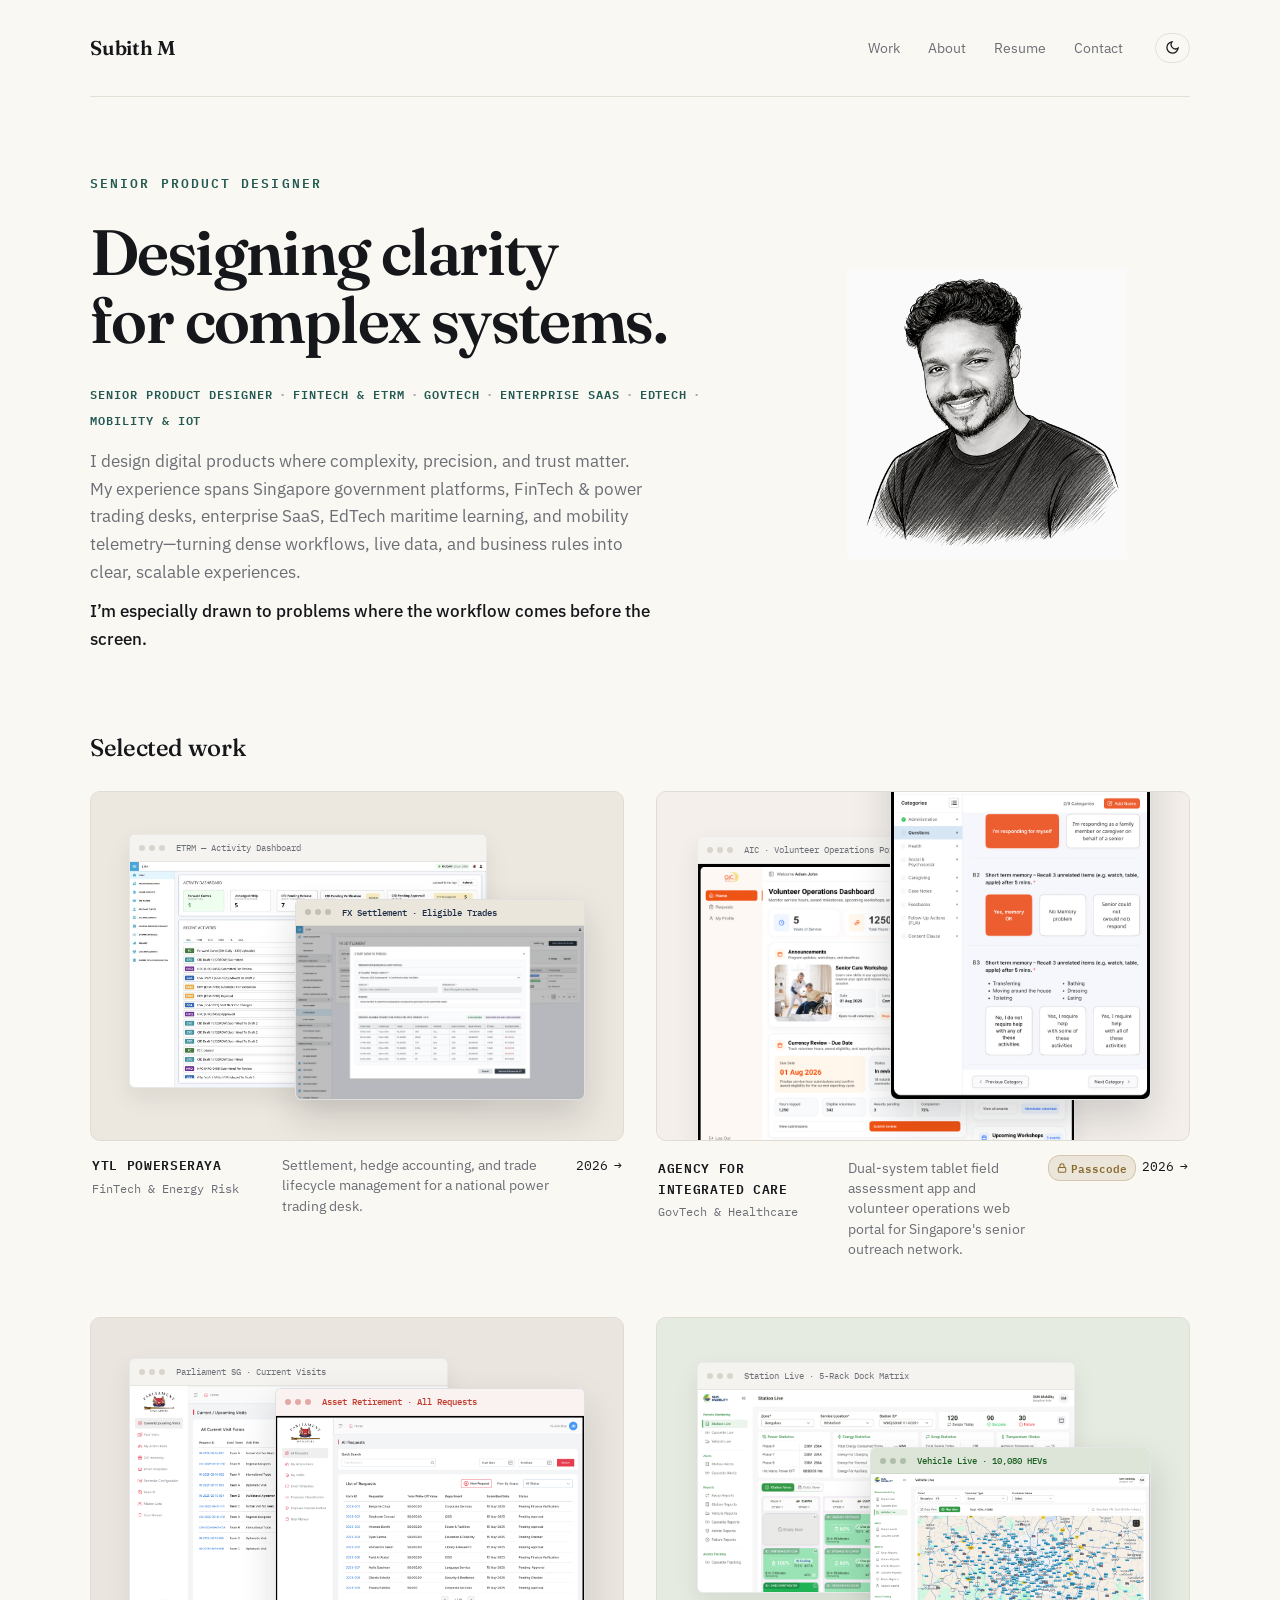
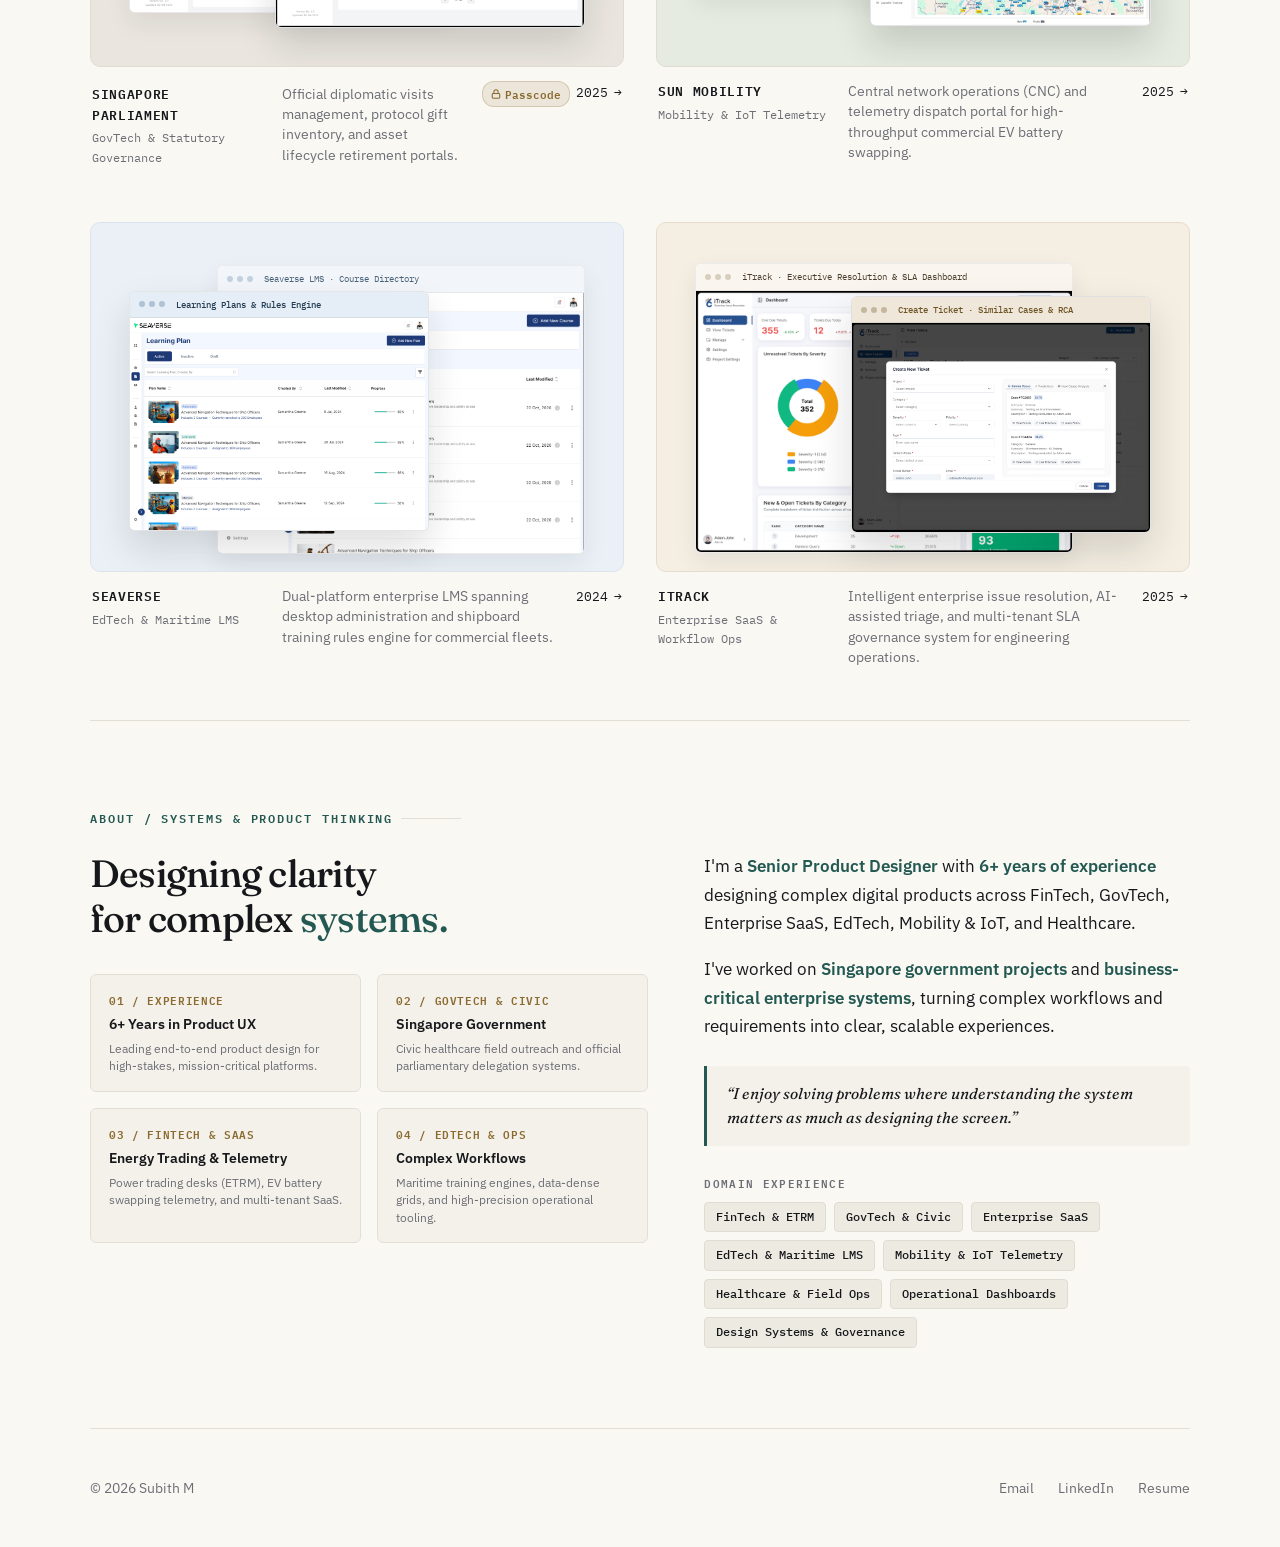
==== index.html @ a03f0cd5 "Initial portfolio commit" ====
<!DOCTYPE html>
<html lang="en">
<head>
<meta charset="UTF-8">
<meta name="viewport" content="width=device-width, initial-scale=1.0">
<title>Subith M — Senior Product Designer</title>
<link rel="stylesheet" href="style.css">
<script src="theme.js"></script>
</head>
<body>

<div class="wrap">
  <nav class="nav animate-fade-up">
    <div class="name">Subith M</div>
    <div class="links">
      <a href="#work">Work</a>
      <a href="#about">About</a>
      <a href="SubithCV.pdf" download="Subith_M_Resume.pdf" target="_blank">Resume</a>
      <a href="#contact">Contact</a>
      <button id="theme-toggle" class="theme-toggle-btn" aria-label="Toggle dark mode" title="Toggle dark mode">
        <svg class="sun-icon" viewBox="0 0 24 24" width="15" height="15" fill="none" stroke="currentColor" stroke-width="2"><circle cx="12" cy="12" r="5"/><path d="M12 1v2M12 21v2M4.22 4.22l1.42 1.42M18.36 18.36l1.42 1.42M1 12h2M21 12h2M4.22 19.78l1.42-1.42M18.36 5.64l1.42-1.42"/></svg>
        <svg class="moon-icon" viewBox="0 0 24 24" width="15" height="15" fill="none" stroke="currentColor" stroke-width="2"><path d="M21 12.79A9 9 0 1 1 11.21 3 7 7 0 0 0 21 12.79z"/></svg>
      </button>
    </div>
  </nav>

  <!-- Hero Section -->
  <section class="hero">
    <div class="hero-grid">
      <div class="hero-content animate-fade-up delay-1">
        <div class="hero-eyebrow">SENIOR PRODUCT DESIGNER</div>
        
        <h1 class="hero-main-title">
          <span class="hero-line">Designing clarity</span>
          <span class="hero-line">for complex <span class="highlight">systems.</span></span>
        </h1>

        <div class="hero-role-tag">
          <span>Senior Product Designer</span>
          <span class="sep">·</span>
          <span>FinTech &amp; ETRM</span>
          <span class="sep">·</span>
          <span>GovTech</span>
          <span class="sep">·</span>
          <span>Enterprise SaaS</span>
          <span class="sep">·</span>
          <span>EdTech</span>
          <span class="sep">·</span>
          <span>Mobility &amp; IoT</span>
        </div>

        <p class="hero-sub" style="margin-bottom: 12px;">
          I design digital products where complexity, precision, and trust matter. My experience spans Singapore government platforms, FinTech &amp; power trading desks, enterprise SaaS, EdTech maritime learning, and mobility telemetry—turning dense workflows, live data, and business rules into clear, scalable experiences.
        </p>
        <p class="hero-sub" style="color: var(--ink); font-weight: 500;">
          I’m especially drawn to problems where the workflow comes before the screen.
        </p>
      </div>

      <div class="hero-visual animate-fade-up delay-2">
        <div class="avatar-wrapper">
          <img src="images/subith-portrait.jpg" alt="Subith M - Senior Product Designer" class="avatar-img">
        </div>
      </div>
    </div>
  </section>

  <!-- Selected Work Section -->
  <section id="work" class="tight" style="padding-top: 10px;">
    <div class="work-header reveal">
      <h2>Selected work</h2>
    </div>

    <div class="work-grid">

      <!-- Project 1: YTL PowerSeraya ETRM (Dynamic Staggered Trading Layout) -->
      <a href="etrm-powerseraya.html" class="project-card linked reveal">
        <div class="card-canvas powerseraya-canvas">
          <div class="multi-screen-container">
            <!-- Screen 1: Primary Activity Dashboard (Top Left) -->
            <div class="powerseraya-screen-top">
              <div class="browser-header">
                <div class="browser-dots">
                  <span class="browser-dot"></span>
                  <span class="browser-dot"></span>
                  <span class="browser-dot"></span>
                </div>
                <span class="browser-title-mini">ETRM — Activity Dashboard</span>
              </div>
              <div class="browser-content">
                <img src="images/screen-1.jpeg" alt="YTL PowerSeraya ETRM Activity Dashboard">
              </div>
            </div>

            <!-- Screen 2: FX Settlement Preparation Modal (Bottom Right) -->
            <div class="powerseraya-screen-bottom">
              <div class="browser-header" style="background: #EAE6DC;">
                <div class="browser-dots">
                  <span class="browser-dot" style="background:#C4BFB2;"></span>
                  <span class="browser-dot" style="background:#C4BFB2;"></span>
                  <span class="browser-dot" style="background:#C4BFB2;"></span>
                </div>
                <span class="browser-title-mini" style="color: #1C2B45; font-weight: 500;">FX Settlement · Eligible Trades</span>
              </div>
              <div class="browser-content">
                <img src="images/screen-4.jpeg" alt="FX Settlement Preparation Modal">
              </div>
            </div>
          </div>
        </div>
        <div class="card-meta">
          <div class="card-title-group">
            <span class="card-title">YTL PowerSeraya</span>
            <span class="card-cat">FinTech &amp; Energy Risk</span>
          </div>
          <p class="card-desc">Settlement, hedge accounting, and trade lifecycle management for a national power trading desk.</p>
          <div class="card-year-arrow">
            <span>2026</span>
            <span class="card-arrow">→</span>
          </div>
        </div>
      </a>

      <!-- Project 2: AIC Senior Engagement & Volunteer Portals (Dual Web + Tablet Multi-Screen) -->
      <a href="aic-portal.html" class="project-card linked reveal">
        <div class="card-canvas" style="background: #F4EFEB;">
          <div class="multi-screen-container">
            <!-- Screen 1: Web Management Dashboard (Back Layer) -->
            <div class="screen-layer-back" style="width: 78%; left: 16px; top: 20px;">
              <div class="browser-header">
                <div class="browser-dots">
                  <span class="browser-dot"></span>
                  <span class="browser-dot"></span>
                  <span class="browser-dot"></span>
                </div>
                <span class="browser-title-mini">AIC · Volunteer Operations Portal</span>
              </div>
              <div class="browser-content">
                <img src="images/aic-web-dashboard.png" alt="AIC Volunteer Web Operations Dashboard">
              </div>
            </div>

            <!-- Screen 2: Tablet Field Assessment App (Front Layer) -->
            <div class="tablet-screen-front" style="width: 54%; right: 14px; bottom: 16px;">
              <div class="tablet-header-mini" style="background: #FAF6F2;">
                <span style="color: #E05638; font-weight: 600;">Tablet · Field Assessment</span>
                <span>14:24 📶</span>
              </div>
              <div class="browser-content">
                <img src="images/aic-assessment-questions.png" alt="AIC Senior Engagement Tablet Assessment">
              </div>
            </div>
          </div>
        </div>
        <div class="card-meta">
          <div class="card-title-group">
            <span class="card-title">Agency for Integrated Care</span>
            <span class="card-cat">GovTech &amp; Healthcare</span>
          </div>
          <p class="card-desc">Dual-system tablet field assessment app and volunteer operations web portal for Singapore's senior outreach network.</p>
          <div class="card-year-arrow">
            <span class="card-lock-badge"><svg width="10" height="10" viewBox="0 0 24 24" fill="none" stroke="currentColor" stroke-width="2.5"><rect x="3" y="11" width="18" height="11" rx="2" ry="2"></rect><path d="M7 11V7a5 5 0 0 1 10 0v4"></path></svg> Passcode</span>
            <span>2026</span>
            <span class="card-arrow">→</span>
          </div>
        </div>
      </a>

      <!-- Project 3: Singapore Parliament (Official Travel & Asset Portals - Dual-Portal Layout) -->
      <a href="parliament.html" class="project-card linked reveal">
        <div class="card-canvas parliament-canvas">
          <div class="multi-screen-container">
            <!-- Screen 1: Diplomatic Travel Operations (Left Layer) -->
            <div class="parliament-screen-left">
              <div class="browser-header">
                <div class="browser-dots">
                  <span class="browser-dot"></span>
                  <span class="browser-dot"></span>
                  <span class="browser-dot"></span>
                </div>
                <span class="browser-title-mini">Parliament SG · Current Visits</span>
              </div>
              <div class="browser-content">
                <img src="images/parliament-current-visits.png" alt="Singapore Parliament Current Visits Ledger">
              </div>
            </div>

            <!-- Screen 2: Asset Retirement Write-Off Portal (Right Layer) -->
            <div class="parliament-screen-right">
              <div class="browser-header" style="background: #FAF2F0;">
                <div class="browser-dots">
                  <span class="browser-dot" style="background:#E2A9A3;"></span>
                  <span class="browser-dot" style="background:#E2A9A3;"></span>
                  <span class="browser-dot" style="background:#E2A9A3;"></span>
                </div>
                <span class="browser-title-mini" style="color: #C0392B; font-weight: 500;">Asset Retirement · All Requests</span>
              </div>
              <div class="browser-content">
                <img src="images/parliament-asset-requests.png" alt="Parliament Asset Retirement All Requests Screen">
              </div>
            </div>
          </div>
        </div>
        <div class="card-meta">
          <div class="card-title-group">
            <span class="card-title">Singapore Parliament</span>
            <span class="card-cat">GovTech &amp; Statutory Governance</span>
          </div>
          <p class="card-desc">Official diplomatic visits management, protocol gift inventory, and asset lifecycle retirement portals.</p>
          <div class="card-year-arrow">
            <span class="card-lock-badge"><svg width="10" height="10" viewBox="0 0 24 24" fill="none" stroke="currentColor" stroke-width="2.5"><rect x="3" y="11" width="18" height="11" rx="2" ry="2"></rect><path d="M7 11V7a5 5 0 0 1 10 0v4"></path></svg> Passcode</span>
            <span>2025</span>
            <span class="card-arrow">→</span>
          </div>
        </div>
      </a>

      <!-- Project 4: Sun Mobility CNC Portal (Layered Telemetry Showcase) -->
      <a href="sun-mobility.html" class="project-card linked reveal">
        <div class="card-canvas" style="background: #E5EBE0;">
          <div class="multi-screen-container">
            <!-- Screen 1: Station Live Dock Matrix (Back Layer) -->
            <div class="screen-layer-back" style="width: 78%; left: 16px; top: 20px;">
              <div class="browser-header">
                <div class="browser-dots">
                  <span class="browser-dot"></span>
                  <span class="browser-dot"></span>
                  <span class="browser-dot"></span>
                </div>
                <span class="browser-title-mini">Station Live · 5-Rack Dock Matrix</span>
              </div>
              <div class="browser-content">
                <img src="images/sun-mobility-station-live.png" alt="Sun Mobility Station Live Dock Matrix">
              </div>
            </div>

            <!-- Screen 2: Vehicle Live Geospatial Fleet Map (Front Layer) -->
            <div class="screen-layer-front" style="width: 58%; right: 14px; bottom: 16px;">
              <div class="browser-header" style="background: #DCE5D8;">
                <div class="browser-dots">
                  <span class="browser-dot" style="background:#B0BEAC;"></span>
                  <span class="browser-dot" style="background:#B0BEAC;"></span>
                  <span class="browser-dot" style="background:#B0BEAC;"></span>
                </div>
                <span class="browser-title-mini" style="color: #1B5E20; font-weight: 500;">Vehicle Live · 10,080 HEVs</span>
              </div>
              <div class="browser-content">
                <img src="images/sun-mobility-vehicle-live.png" alt="Sun Mobility Vehicle Live Fleet Map">
              </div>
            </div>
          </div>
        </div>
        <div class="card-meta">
          <div class="card-title-group">
            <span class="card-title">Sun Mobility</span>
            <span class="card-cat">Mobility &amp; IoT Telemetry</span>
          </div>
          <p class="card-desc">Central network operations (CNC) and telemetry dispatch portal for high-throughput commercial EV battery swapping.</p>
          <div class="card-year-arrow">
            <span>2025</span>
            <span class="card-arrow">→</span>
          </div>
        </div>
      </a>

      <!-- Project 5: Seaverse Maritime LMS (Dual Desktop Inverted Stagger Showcase) -->
      <a href="seaverse.html" class="project-card linked reveal">
        <div class="card-canvas seaverse-canvas">
          <div class="multi-screen-container">
            <!-- Screen 1: Course Catalog (Top Right Desktop) -->
            <div class="seaverse-screen-topright">
              <div class="browser-header seaverse-header">
                <div class="browser-dots">
                  <span class="browser-dot"></span>
                  <span class="browser-dot"></span>
                  <span class="browser-dot"></span>
                </div>
                <span class="browser-title-mini" style="color: #4A6278;">Seaverse LMS · Course Directory</span>
              </div>
              <div class="browser-content">
                <img src="images/seaverse-admin-courses.png" alt="Seaverse LMS Course Catalog">
              </div>
            </div>

            <!-- Screen 2: Learning Plan Matrix (Bottom Left Desktop) -->
            <div class="seaverse-screen-bottomleft">
              <div class="browser-header seaverse-header-front">
                <div class="browser-dots">
                  <span class="browser-dot"></span>
                  <span class="browser-dot"></span>
                  <span class="browser-dot"></span>
                </div>
                <span class="browser-title-mini" style="color: #233B52; font-weight: 500;">Learning Plans &amp; Rules Engine</span>
              </div>
              <div class="browser-content">
                <img src="images/seaverse-learning-plan-list.png" alt="Seaverse Learning Plan Configuration Matrix">
              </div>
            </div>
          </div>
        </div>
        <div class="card-meta">
          <div class="card-title-group">
            <span class="card-title">Seaverse</span>
            <span class="card-cat">EdTech &amp; Maritime LMS</span>
          </div>
          <p class="card-desc">Dual-platform enterprise LMS spanning desktop administration and shipboard training rules engine for commercial fleets.</p>
          <div class="card-year-arrow">
            <span>2024</span>
            <span class="card-arrow">→</span>
          </div>
        </div>
      </a>

      <!-- Project 6: iTrack (Intelligent Issue Resolution & SLA Governance) -->
      <a href="itrack.html" class="project-card linked reveal">
        <div class="card-canvas itrack-canvas">
          <div class="multi-screen-container">
            <!-- Screen 1: Executive Analytics & SLA Dashboard (Top Left) -->
            <div class="itrack-screen-back">
              <div class="browser-header itrack-header">
                <div class="browser-dots">
                  <span class="browser-dot"></span>
                  <span class="browser-dot"></span>
                  <span class="browser-dot"></span>
                </div>
                <span class="browser-title-mini" style="color: #4A3E2D;">iTrack · Executive Resolution &amp; SLA Dashboard</span>
              </div>
              <div class="browser-content">
                <img src="images/itrack-dashboard.png" alt="iTrack Executive Resolution &amp; SLA Dashboard">
              </div>
            </div>

            <!-- Screen 2: AI Triage & Similar Cases Modal (Bottom Right) -->
            <div class="itrack-screen-front">
              <div class="browser-header itrack-header-front">
                <div class="browser-dots">
                  <span class="browser-dot"></span>
                  <span class="browser-dot"></span>
                  <span class="browser-dot"></span>
                </div>
                <span class="browser-title-mini" style="color: #6E5424; font-weight: 500;">Create Ticket · Similar Cases &amp; RCA</span>
              </div>
              <div class="browser-content">
                <img src="images/itrack-modal-create.png" alt="iTrack AI-Assisted Issue Ingestion and Similar Cases Modal">
              </div>
            </div>
          </div>
        </div>
        <div class="card-meta">
          <div class="card-title-group">
            <span class="card-title">iTrack</span>
            <span class="card-cat">Enterprise SaaS &amp; Workflow Ops</span>
          </div>
          <p class="card-desc">Intelligent enterprise issue resolution, AI-assisted triage, and multi-tenant SLA governance system for engineering operations.</p>
          <div class="card-year-arrow">
            <span>2025</span>
            <span class="card-arrow">→</span>
          </div>
        </div>
      </a>

    </div>
  </section>

  <!-- About Me Section -->
  <section id="about" class="about-section reveal">
    <div class="about-eyebrow">ABOUT / SYSTEMS &amp; PRODUCT THINKING</div>
    
    <div class="about-grid">
      <!-- Left Column: Headline & Scannable Systems Matrix -->
      <div class="about-left">
        <h2 class="about-headline">
          Designing clarity <br>
          for complex <span class="highlight">systems.</span>
        </h2>

        <div class="about-pillars">
          <div class="about-pillar-card">
            <span class="pillar-num">01 / EXPERIENCE</span>
            <div class="pillar-title">6+ Years in Product UX</div>
            <p class="pillar-desc">Leading end-to-end product design for high-stakes, mission-critical platforms.</p>
          </div>

          <div class="about-pillar-card">
            <span class="pillar-num">02 / GOVTECH &amp; CIVIC</span>
            <div class="pillar-title">Singapore Government</div>
            <p class="pillar-desc">Civic healthcare field outreach and official parliamentary delegation systems.</p>
          </div>

          <div class="about-pillar-card">
            <span class="pillar-num">03 / FINTECH &amp; SAAS</span>
            <div class="pillar-title">Energy Trading &amp; Telemetry</div>
            <p class="pillar-desc">Power trading desks (ETRM), EV battery swapping telemetry, and multi-tenant SaaS.</p>
          </div>

          <div class="about-pillar-card">
            <span class="pillar-num">04 / EDTECH &amp; OPS</span>
            <div class="pillar-title">Complex Workflows</div>
            <p class="pillar-desc">Maritime training engines, data-dense grids, and high-precision operational tooling.</p>
          </div>
        </div>
      </div>

      <!-- Right Column: Editorial Narrative & Domain Taxonomy -->
      <div class="about-content">
        <p class="about-lead">
          I'm a <strong>Senior Product Designer</strong> with <strong>6+ years of experience</strong> designing complex digital products across FinTech, GovTech, Enterprise SaaS, EdTech, Mobility &amp; IoT, and Healthcare.
        </p>
        
        <p class="about-lead">
          I've worked on <strong>Singapore government projects</strong> and <strong>business-critical enterprise systems</strong>, turning complex workflows and requirements into clear, scalable experiences.
        </p>

        <div class="about-quote-card">
          “I enjoy solving problems where understanding the system matters as much as designing the screen.”
        </div>

        <div class="about-domains-wrap">
          <span class="about-domains-label">Domain Experience</span>
          <div class="about-domain-tags">
            <span class="about-tag">FinTech &amp; ETRM</span>
            <span class="about-tag">GovTech &amp; Civic</span>
            <span class="about-tag">Enterprise SaaS</span>
            <span class="about-tag">EdTech &amp; Maritime LMS</span>
            <span class="about-tag">Mobility &amp; IoT Telemetry</span>
            <span class="about-tag">Healthcare &amp; Field Ops</span>
            <span class="about-tag">Operational Dashboards</span>
            <span class="about-tag">Design Systems &amp; Governance</span>
          </div>
        </div>
      </div>
    </div>
  </section>

  <footer id="contact" class="reveal">
    <div class="row">
      <div>© 2026 Subith M</div>
      <div style="display:flex;gap:24px;">
        <a href="mailto:text2subith@gmail.com">Email</a>
        <a href="https://www.linkedin.com/in/subith-prabhakar-20b82a1b3" target="_blank" rel="noopener noreferrer">LinkedIn</a>
        <a href="SubithCV.pdf" download="Subith_M_Resume.pdf" target="_blank">Resume</a>
      </div>
    </div>
  </footer>
</div>

<script src="cursor.js"></script>
<script>
  // Reset protected project locks whenever visitor returns to homepage
  try {
    sessionStorage.removeItem('portfolio_session_unlocked_aic');
    sessionStorage.removeItem('portfolio_session_unlocked_parliament');
    localStorage.removeItem('portfolio_auth_aic');
    localStorage.removeItem('portfolio_auth_parliament');
    localStorage.removeItem('portfolio_auth_global');
    localStorage.removeItem('portfolio_auth_000026');
  } catch(e) {}

  // Subtle scroll-driven reveal animation
  document.addEventListener('DOMContentLoaded', () => {
    const reveals = document.querySelectorAll('.reveal');
    
    if ('IntersectionObserver' in window) {
      const observer = new IntersectionObserver((entries) => {
        entries.forEach((entry) => {
          if (entry.isIntersecting) {
            entry.target.classList.add('is-visible');
            observer.unobserve(entry.target);
          }
        });
      }, {
        threshold: 0.1,
        rootMargin: '0px 0px -40px 0px'
      });

      reveals.forEach((el) => observer.observe(el));
    } else {
      reveals.forEach((el) => el.classList.add('is-visible'));
    }
  });
</script>

</body>
</html>
---- style.css ----
@import url('https://fonts.googleapis.com/css2?family=Fraunces:ital,opsz,wght@0,9..144,400;0,9..144,500;0,9..144,600;0,9..144,700;1,9..144,500&family=IBM+Plex+Sans:ital,wght@0,400;0,500;0,600;1,400&family=IBM+Plex+Mono:wght@400;500;600&display=swap');

:root{
  --paper: #FAF8F3;
  --card-bg: #EBEAE6;
  --card-border: #DFDCD4;
  --ink: #15171B;
  --muted: #6C6E76;
  --line: #E2DFD5;
  --navy: #1C2B45;
  --navy-tint: #EDF0F4;
  --teal-accent: #235952;
  --teal-tint: #E8F1EF;
  --orange-accent: #E05638;
  --orange-tint: #FBECE8;
  --crimson: #C0392B;
  --crimson-tint: #FDEDEC;
  --brass: #8A6A2F;
  --brass-tint: #F3EDE0;
  --max: 760px;
  --wide: 1180px;
  --radius-lg: 10px;
  --radius-md: 6px;
  --radius-sm: 4px;
}

[data-theme="dark"] {
  --paper: #0E1117;
  --card-bg: #161A22;
  --card-border: #252B37;
  --ink: #F0F4F8;
  --muted: #8E96A4;
  --line: #222632;
  --navy: #D4DEED;
  --navy-tint: #1C2333;
  --teal-accent: #3DD9A5;
  --teal-tint: #122822;
  --orange-accent: #FF7B54;
  --orange-tint: #2D1A15;
  --crimson: #FA5252;
  --crimson-tint: #2B1818;
  --brass: #E5B869;
  --brass-tint: #282215;
}

*{
  box-sizing: border-box;
}

html{
  scroll-behavior: smooth;
}

body{
  margin: 0;
  background: var(--paper);
  color: var(--ink);
  font-family: 'IBM Plex Sans', -apple-system, BlinkMacSystemFont, sans-serif;
  font-size: 16px;
  line-height: 1.6;
  -webkit-font-smoothing: antialiased;
  -moz-osx-font-smoothing: grayscale;
}

a{
  color: inherit;
  text-decoration: none;
}

.wrap{
  max-width: var(--wide);
  margin: 0 auto;
  padding: 0 40px;
}

.prose{
  max-width: var(--max);
}

/* =========================================
   Interactive Paper Airplane Cursor & Trail
   ========================================= */

#airplane-cursor {
  position: fixed;
  top: 0;
  left: 0;
  width: 26px;
  height: 26px;
  pointer-events: none;
  z-index: 9999999 !important;
  transform: translate(-50%, -50%);
  transition: transform 0.05s linear, opacity 0.3s ease;
  will-change: transform, left, top;
}

#airplane-cursor svg {
  width: 100%;
  height: 100%;
  display: block;
  fill: var(--ink);
  filter: drop-shadow(0 2px 4px rgba(21, 23, 27, 0.18));
  transition: transform 0.15s cubic-bezier(0.16, 1, 0.3, 1), fill 0.2s ease;
}

#airplane-cursor.is-hovering svg {
  transform: scale(1.25) rotate(-5deg);
  fill: var(--teal-accent);
}

.cursor-trail-dot {
  position: fixed;
  width: 4px;
  height: 4px;
  background: var(--teal-accent);
  border-radius: 50%;
  pointer-events: none;
  z-index: 9999998 !important;
  opacity: 0.65;
  transform: translate(-50%, -50%);
  animation: fadeOutParticle 0.45s ease-out forwards;
}

@keyframes fadeOutParticle {
  0% {
    opacity: 0.65;
    transform: translate(-50%, -50%) scale(1);
  }
  100% {
    opacity: 0;
    transform: translate(-50%, -50%) scale(0.2);
  }
}

@media (hover: hover) and (pointer: fine) {
  body, a, button, input, textarea, select, [role="button"] {
    cursor: none !important;
  }
}

@media (hover: none) and (pointer: coarse) {
  #airplane-cursor, .cursor-trail-dot {
    display: none !important;
  }
}

/* =========================================
   Reading Progress Bar (Case Studies)
   ========================================= */

#progress-bar {
  position: fixed;
  top: 0;
  left: 0;
  height: 3px;
  width: 0%;
  background: linear-gradient(90deg, var(--teal-accent), var(--crimson), var(--brass));
  z-index: 1000;
  transition: width 0.1s ease-out;
}

/* =========================================
   Animations & Keyframes
   ========================================= */

@keyframes fadeUp {
  0% {
    opacity: 0;
    transform: translateY(22px);
  }
  100% {
    opacity: 1;
    transform: translateY(0);
  }
}

@keyframes floatAvatar {
  0%, 100% {
    transform: translateY(0);
  }
  50% {
    transform: translateY(-8px);
  }
}

@keyframes floatSubtle {
  0%, 100% {
    transform: translateY(0);
  }
  50% {
    transform: translateY(-7px);
  }
}

@keyframes floatSubtleReverse {
  0%, 100% {
    transform: translateY(0);
  }
  50% {
    transform: translateY(6px);
  }
}

.animate-fade-up {
  opacity: 0;
  animation: fadeUp 0.7s cubic-bezier(0.16, 1, 0.3, 1) forwards;
}

.delay-1 { animation-delay: 0.08s; }
.delay-2 { animation-delay: 0.18s; }
.delay-3 { animation-delay: 0.28s; }
.delay-4 { animation-delay: 0.38s; }

/* Scroll reveal class */
.reveal {
  opacity: 0;
  transform: translateY(22px);
  transition: opacity 0.7s cubic-bezier(0.16, 1, 0.3, 1), transform 0.7s cubic-bezier(0.16, 1, 0.3, 1);
  will-change: opacity, transform;
}

.reveal.is-visible {
  opacity: 1;
  transform: translateY(0);
}

/* Staggered children in grid */
.reveal-group > * {
  opacity: 0;
  transform: translateY(18px);
  transition: opacity 0.6s cubic-bezier(0.16, 1, 0.3, 1), transform 0.6s cubic-bezier(0.16, 1, 0.3, 1);
}

.reveal-group.is-visible > *:nth-child(1) { transition-delay: 0.05s; opacity: 1; transform: translateY(0); }
.reveal-group.is-visible > *:nth-child(2) { transition-delay: 0.15s; opacity: 1; transform: translateY(0); }
.reveal-group.is-visible > *:nth-child(3) { transition-delay: 0.25s; opacity: 1; transform: translateY(0); }
.reveal-group.is-visible > *:nth-child(4) { transition-delay: 0.35s; opacity: 1; transform: translateY(0); }
.reveal-group.is-visible > *:nth-child(5) { transition-delay: 0.45s; opacity: 1; transform: translateY(0); }
.reveal-group.is-visible > *:nth-child(6) { transition-delay: 0.55s; opacity: 1; transform: translateY(0); }

/* =========================================
   Navigation
   ========================================= */

.nav{
  display: flex;
  justify-content: space-between;
  align-items: center;
  padding: 32px 0;
  border-bottom: 1px solid var(--line);
}

.nav .name{
  font-family: 'Fraunces', serif;
  font-size: 20px;
  font-weight: 600;
  letter-spacing: -0.01em;
  transition: opacity 0.2s ease, transform 0.2s ease;
}

.nav .name:hover{
  opacity: 0.75;
  transform: translateX(2px);
}

.nav .links{
  display: flex;
  gap: 28px;
  font-size: 14px;
  color: var(--muted);
}

.nav .links a{
  position: relative;
  transition: color 0.2s ease;
  padding: 4px 0;
}

.nav .links a::after {
  content: '';
  position: absolute;
  bottom: 0;
  left: 0;
  width: 0%;
  height: 1px;
  background-color: var(--ink);
  transition: width 0.25s cubic-bezier(0.16, 1, 0.3, 1);
}

.nav .links a:hover{
  color: var(--ink);
}

.nav .links a:hover::after {
  width: 100%;
}

.theme-toggle-btn {
  background: transparent;
  border: 1px solid var(--line);
  border-radius: 20px;
  padding: 5px 9px;
  cursor: pointer;
  display: inline-flex;
  align-items: center;
  justify-content: center;
  color: var(--ink);
  transition: background-color 0.2s ease, border-color 0.2s ease, color 0.2s ease, transform 0.2s ease;
  font-family: inherit;
  font-size: 13px;
  line-height: 1;
  margin-left: 4px;
}

.theme-toggle-btn:hover {
  background-color: var(--card-bg);
  border-color: var(--card-border);
  transform: translateY(-1px);
}

.theme-toggle-btn svg {
  display: block;
  stroke: currentColor;
}

.theme-toggle-btn .sun-icon {
  display: none;
}

.theme-toggle-btn .moon-icon {
  display: block;
}

[data-theme="dark"] .theme-toggle-btn .sun-icon {
  display: block;
}

[data-theme="dark"] .theme-toggle-btn .moon-icon {
  display: none;
}

/* =========================================
   Headings & Base Text
   ========================================= */

h1,h2,h3{
  font-family: 'Fraunces', serif;
  font-weight: 500;
  margin: 0;
  letter-spacing: -0.015em;
  color: var(--ink);
}

h1{
  font-size: 44px;
  line-height: 1.15;
}

h2{
  font-size: 26px;
  line-height: 1.3;
}

h3{
  font-size: 20px;
  line-height: 1.35;
}

p{
  margin: 0 0 1em;
}

p:last-child{
  margin-bottom: 0;
}

.meta{
  font-family: 'IBM Plex Mono', monospace;
  font-size: 13px;
  color: var(--muted);
  display: flex;
  gap: 10px;
  flex-wrap: wrap;
  align-items: center;
}

.meta .dot{
  opacity: 0.45;
}

.muted{
  color: var(--muted);
}

hr{
  border: none;
  border-top: 1px solid var(--line);
  margin: 0;
}

/* =========================================
   Section Spacing
   ========================================= */

section{
  padding: 72px 0;
}

section.tight{
  padding: 40px 0;
}

.border-top{
  border-top: 1px solid var(--line);
}

.border-bottom{
  border-bottom: 1px solid var(--line);
}

/* =========================================
   Hero Section
   ========================================= */

.hero{
  padding: 76px 0 68px;
}

.hero-grid {
  display: grid;
  grid-template-columns: 1.35fr 0.85fr;
  gap: 48px;
  align-items: center;
}

.hero-content {
  display: flex;
  flex-direction: column;
}

.hero-eyebrow {
  font-family: 'IBM Plex Mono', monospace;
  font-size: 13px;
  font-weight: 600;
  letter-spacing: 0.16em;
  color: var(--teal-accent);
  text-transform: uppercase;
  margin-bottom: 24px;
}

.hero-main-title {
  font-family: 'Fraunces', serif;
  font-size: 64px;
  font-weight: 600;
  line-height: 1.06;
  letter-spacing: -0.025em;
  margin: 0 0 32px 0;
  color: var(--ink);
}

.hero-line {
  display: block;
}

.hero-line.highlight {
  color: var(--teal-accent);
  position: relative;
  display: inline-block;
}

.hero-role-tag {
  font-family: 'IBM Plex Mono', monospace;
  font-size: 12px;
  font-weight: 600;
  letter-spacing: 0.08em;
  color: var(--teal-accent);
  text-transform: uppercase;
  margin-bottom: 18px;
  display: flex;
  align-items: center;
  gap: 6px;
  flex-wrap: wrap;
}

.hero-role-tag .sep {
  color: var(--muted);
  opacity: 0.6;
}

.hero-sub {
  font-size: 16.5px;
  line-height: 1.68;
  color: var(--muted);
  max-width: 560px;
  margin: 0;
}

/* Hero Right Avatar Visual (Seamless Background Integration) */
.hero-visual {
  display: flex;
  justify-content: center;
  align-items: center;
  position: relative;
}

.avatar-wrapper {
  position: relative;
  z-index: 2;
  animation: floatAvatar 5s ease-in-out infinite;
  display: flex;
  align-items: center;
  justify-content: center;
}

.avatar-img {
  width: 280px;
  max-width: 100%;
  height: auto;
  display: block;
  mix-blend-mode: multiply;
  background: transparent;
  filter: contrast(1.08) brightness(0.98);
  transition: transform 0.4s cubic-bezier(0.16, 1, 0.3, 1);
}

.avatar-wrapper:hover .avatar-img {
  transform: scale(1.035);
}

/* =========================================
   Selected Work (2-Column Card Grid)
   ========================================= */

.work-header {
  display: flex;
  justify-content: space-between;
  align-items: baseline;
  margin-bottom: 28px;
}

.work-header h2 {
  font-size: 24px;
}

.work-grid {
  display: grid;
  grid-template-columns: repeat(2, 1fr);
  gap: 44px 32px;
}

/* Project Card */
.project-card {
  display: flex;
  flex-direction: column;
  text-decoration: none;
  color: inherit;
  cursor: pointer;
  position: relative;
}

.project-card.disabled {
  cursor: default;
}

/* Card Canvas / Container */
.card-canvas {
  width: 100%;
  height: 350px;
  background-color: var(--card-bg);
  border: 1px solid var(--card-border);
  border-radius: var(--radius-lg);
  display: flex;
  align-items: center;
  justify-content: center;
  padding: 24px;
  overflow: hidden;
  position: relative;
  transition: transform 0.4s cubic-bezier(0.16, 1, 0.3, 1), 
              border-color 0.4s ease, 
              box-shadow 0.4s ease;
}

.project-card.linked:hover .card-canvas {
  border-color: #D0CCC2;
  box-shadow: 0 18px 40px rgba(0, 0, 0, 0.07);
  transform: translateY(-3px);
}

/* =========================================
   Multi-Screen Layered Mockups Inside Box
   ========================================= */

.multi-screen-container {
  width: 100%;
  height: 100%;
  position: relative;
  display: flex;
  align-items: center;
  justify-content: center;
}

/* Base Browser Screen */
.screen-layer-back {
  width: 76%;
  position: absolute;
  left: 20px;
  top: 24px;
  z-index: 1;
  background: #FFFFFF;
  border-radius: 6px;
  border: 1px solid rgba(0,0,0,0.08);
  box-shadow: 0 10px 24px rgba(21, 23, 27, 0.08);
  overflow: hidden;
  transition: transform 0.45s cubic-bezier(0.16, 1, 0.3, 1);
}

.screen-layer-front {
  width: 58%;
  position: absolute;
  right: 18px;
  bottom: 20px;
  z-index: 2;
  background: #FFFFFF;
  border-radius: 6px;
  border: 1px solid rgba(0,0,0,0.1);
  box-shadow: 0 18px 36px rgba(21, 23, 27, 0.16);
  overflow: hidden;
  transition: transform 0.45s cubic-bezier(0.16, 1, 0.3, 1);
}

.project-card.linked:hover .screen-layer-back {
  transform: translateY(-6px) translateX(-4px) scale(1.01);
}

.project-card.linked:hover .screen-layer-front {
  transform: translateY(-12px) translateX(6px) scale(1.03);
}

/* Layered Tablet Mockups for AIC */
.tablet-screen-back {
  width: 68%;
  position: absolute;
  left: 18px;
  top: 20px;
  z-index: 1;
  background: #FFFFFF;
  border-radius: 8px;
  border: 1px solid rgba(0,0,0,0.08);
  box-shadow: 0 10px 24px rgba(21, 23, 27, 0.08);
  overflow: hidden;
  transition: transform 0.45s cubic-bezier(0.16, 1, 0.3, 1);
}

.tablet-screen-front {
  width: 62%;
  position: absolute;
  right: 16px;
  bottom: 16px;
  z-index: 2;
  background: #FFFFFF;
  border-radius: 8px;
  border: 1px solid rgba(0,0,0,0.1);
  box-shadow: 0 18px 38px rgba(21, 23, 27, 0.16);
  overflow: hidden;
  transition: transform 0.45s cubic-bezier(0.16, 1, 0.3, 1);
}

.project-card.linked:hover .tablet-screen-back {
  transform: translateY(-6px) translateX(-4px) scale(1.01);
}

.project-card.linked:hover .tablet-screen-front {
  transform: translateY(-12px) translateX(6px) scale(1.03);
}

/* =========================================
   Custom Card Composition Layouts (Varied Styles)
   ========================================= */

/* --- Card 1: YTL PowerSeraya (Dynamic Staggered Trading Layout) --- */
.card-canvas.powerseraya-canvas {
  background: #ECE7DF;
}

.powerseraya-screen-top {
  width: 74%;
  position: absolute;
  left: 14px;
  top: 18px;
  z-index: 1;
  background: #FFFFFF;
  border-radius: 6px;
  border: 1px solid rgba(0,0,0,0.09);
  box-shadow: 0 10px 24px rgba(21, 23, 27, 0.08);
  overflow: hidden;
  transition: transform 0.45s cubic-bezier(0.16, 1, 0.3, 1);
}

.powerseraya-screen-bottom {
  width: 60%;
  position: absolute;
  right: 14px;
  bottom: 16px;
  z-index: 2;
  background: #FFFFFF;
  border-radius: 6px;
  border: 1px solid rgba(0,0,0,0.12);
  box-shadow: 0 16px 36px rgba(21, 23, 27, 0.16);
  overflow: hidden;
  transition: transform 0.45s cubic-bezier(0.16, 1, 0.3, 1);
}

.project-card.linked:hover .powerseraya-screen-top {
  transform: translateY(-8px) translateX(-4px) scale(1.015);
}

.project-card.linked:hover .powerseraya-screen-bottom {
  transform: translateY(-12px) translateX(6px) scale(1.03);
}

/* --- Card 3: Singapore Parliament (Dual-Portal Staggered Architecture) --- */
.card-canvas.parliament-canvas {
  background: #EAE6DF;
}

.parliament-screen-left {
  width: 66%;
  position: absolute;
  left: 14px;
  top: 16px;
  z-index: 1;
  background: #FFFFFF;
  border-radius: 6px;
  border: 1px solid rgba(0,0,0,0.09);
  box-shadow: 0 10px 24px rgba(21, 23, 27, 0.08);
  overflow: hidden;
  transition: transform 0.45s cubic-bezier(0.16, 1, 0.3, 1), box-shadow 0.45s ease;
}

.parliament-screen-right {
  width: 64%;
  position: absolute;
  right: 14px;
  bottom: 14px;
  z-index: 2;
  background: #FFFFFF;
  border-radius: 6px;
  border: 1px solid rgba(0,0,0,0.12);
  box-shadow: 0 16px 36px rgba(21, 23, 27, 0.15);
  overflow: hidden;
  transition: transform 0.45s cubic-bezier(0.16, 1, 0.3, 1), box-shadow 0.45s ease;
}

.project-card.linked:hover .parliament-screen-left {
  transform: translateY(-8px) translateX(-4px) scale(1.02);
  box-shadow: 0 16px 32px rgba(21, 23, 27, 0.12);
}

.project-card.linked:hover .parliament-screen-right {
  transform: translateY(-12px) translateX(6px) scale(1.03);
  box-shadow: 0 24px 48px rgba(21, 23, 27, 0.2);
}

/* --- Card 5: Seaverse (Very Light Subtle Blue Accent + Inverted Desktop Pair) --- */
.card-canvas.seaverse-canvas {
  background: #EAF0F6;
  border-color: #DAE4EE;
}

.project-card.linked:hover .card-canvas.seaverse-canvas {
  border-color: #C5D6E6;
  box-shadow: 0 18px 40px rgba(30, 60, 95, 0.07);
}

.seaverse-screen-topright {
  width: 76%;
  position: absolute;
  right: 14px;
  top: 18px;
  z-index: 1;
  background: #FFFFFF;
  border-radius: 6px;
  border: 1px solid rgba(0, 0, 0, 0.08);
  box-shadow: 0 10px 24px rgba(21, 23, 27, 0.07);
  overflow: hidden;
  transition: transform 0.45s cubic-bezier(0.16, 1, 0.3, 1);
}

.seaverse-screen-bottomleft {
  width: 62%;
  position: absolute;
  left: 14px;
  bottom: 16px;
  z-index: 2;
  background: #FFFFFF;
  border-radius: 6px;
  border: 1px solid rgba(0, 0, 0, 0.10);
  box-shadow: 0 18px 36px rgba(21, 23, 27, 0.13);
  overflow: hidden;
  transition: transform 0.45s cubic-bezier(0.16, 1, 0.3, 1);
}

.project-card.linked:hover .seaverse-screen-topright {
  transform: translateY(-8px) translateX(6px) scale(1.02);
}

.project-card.linked:hover .seaverse-screen-bottomleft {
  transform: translateY(-12px) translateX(-6px) scale(1.03);
}

.browser-header.seaverse-header {
  background: #F2F6FA;
  border-bottom: 1px solid rgba(0, 0, 0, 0.06);
}

.browser-header.seaverse-header .browser-dot {
  background: #C4D2DF;
}

.browser-header.seaverse-header-front {
  background: #E5EEF6;
  border-bottom: 1px solid rgba(0, 0, 0, 0.07);
}

.browser-header.seaverse-header-front .browser-dot {
  background: #AEC2D4;
}

/* --- Card 6: iTrack (Intelligent Issue Resolution & SLA Governance) --- */
.card-canvas.itrack-canvas {
  background: #F5EFE3;
  border-color: #E5DCCB;
}

.project-card.linked:hover .card-canvas.itrack-canvas {
  border-color: #D6CBB8;
  box-shadow: 0 18px 40px rgba(138, 106, 47, 0.08);
}

.itrack-screen-back {
  width: 78%;
  position: absolute;
  left: 14px;
  top: 16px;
  z-index: 1;
  background: #FFFFFF;
  border-radius: 6px;
  border: 1px solid rgba(0, 0, 0, 0.08);
  box-shadow: 0 10px 24px rgba(21, 23, 27, 0.07);
  overflow: hidden;
  transition: transform 0.45s cubic-bezier(0.16, 1, 0.3, 1);
}

.itrack-screen-front {
  width: 62%;
  position: absolute;
  right: 14px;
  bottom: 14px;
  z-index: 2;
  background: #FFFFFF;
  border-radius: 6px;
  border: 1px solid rgba(0, 0, 0, 0.12);
  box-shadow: 0 18px 38px rgba(21, 23, 27, 0.15);
  overflow: hidden;
  transition: transform 0.45s cubic-bezier(0.16, 1, 0.3, 1);
}

.project-card.linked:hover .itrack-screen-back {
  transform: translateY(-8px) translateX(-4px) scale(1.015);
}

.project-card.linked:hover .itrack-screen-front {
  transform: translateY(-12px) translateX(6px) scale(1.03);
}

.browser-header.itrack-header {
  background: #FAF6EF;
  border-bottom: 1px solid rgba(0, 0, 0, 0.06);
}

.browser-header.itrack-header .browser-dot {
  background: #D8CEBD;
}

.browser-header.itrack-header-front {
  background: #EFE8DA;
  border-bottom: 1px solid rgba(0, 0, 0, 0.08);
}

.browser-header.itrack-header-front .browser-dot {
  background: #C4B79E;
}

.tablet-header-mini {
  background: #FAF8F5;
  border-bottom: 1px solid #ECE7DD;
  padding: 5px 8px;
  display: flex;
  justify-content: space-between;
  align-items: center;
  font-family: 'IBM Plex Mono', monospace;
  font-size: 8px;
  color: var(--muted);
}

.browser-header {
  background: #F4F3EF;
  border-bottom: 1px solid rgba(0,0,0,0.06);
  padding: 6px 9px;
  display: flex;
  align-items: center;
  gap: 5px;
}

.browser-dots {
  display: flex;
  gap: 4px;
}

.browser-dot {
  width: 6px;
  height: 6px;
  border-radius: 50%;
  background: #D9D5CC;
}

.browser-title-mini {
  font-family: 'IBM Plex Mono', monospace;
  font-size: 8.5px;
  color: var(--muted);
  margin-left: 6px;
}

.browser-content {
  width: 100%;
  display: block;
}

.browser-content img {
  width: 100%;
  height: auto;
  display: block;
}

/* Institutional Layered Screens (Parliament) */
.gov-screens-container {
  width: 100%;
  height: 100%;
  position: relative;
  display: flex;
  align-items: center;
  justify-content: center;
}

.gov-sheet-back {
  width: 75%;
  height: 180px;
  background: #FFFFFF;
  border: 1px solid #DFDCD4;
  border-radius: 6px;
  padding: 16px;
  position: absolute;
  left: 24px;
  top: 30px;
  box-shadow: 0 8px 20px rgba(0,0,0,0.06);
  transition: transform 0.45s cubic-bezier(0.16, 1, 0.3, 1);
}

.gov-sheet-front {
  width: 65%;
  background: #FAF8F3;
  border: 1px solid #D2CEBE;
  border-radius: 6px;
  padding: 14px;
  position: absolute;
  right: 20px;
  bottom: 24px;
  box-shadow: 0 16px 32px rgba(21, 23, 27, 0.12);
  z-index: 2;
  transition: transform 0.45s cubic-bezier(0.16, 1, 0.3, 1);
}

.project-card:hover .gov-sheet-back {
  transform: translateY(-4px) translateX(-4px);
}

.project-card:hover .gov-sheet-front {
  transform: translateY(-10px) translateX(6px);
}

/* Multi-Layered Telemetry / Dark App (Sun Mobility) */
.telemetry-multi-container {
  width: 100%;
  height: 100%;
  position: relative;
  display: flex;
  align-items: center;
  justify-content: center;
}

.telemetry-main-screen {
  width: 78%;
  background: #15171B;
  border-radius: 6px;
  padding: 14px;
  color: #ECEAE5;
  position: absolute;
  left: 20px;
  top: 24px;
  box-shadow: 0 12px 28px rgba(0,0,0,0.2);
  transition: transform 0.45s cubic-bezier(0.16, 1, 0.3, 1);
}

.telemetry-front-card {
  width: 54%;
  background: #1F2228;
  border: 1px solid #323640;
  border-radius: 6px;
  padding: 12px;
  color: #ECEAE5;
  position: absolute;
  right: 18px;
  bottom: 20px;
  z-index: 2;
  box-shadow: 0 18px 36px rgba(0,0,0,0.3);
  transition: transform 0.45s cubic-bezier(0.16, 1, 0.3, 1);
}

.project-card:hover .telemetry-main-screen {
  transform: translateY(-5px);
}

.project-card:hover .telemetry-front-card {
  transform: translateY(-10px) translateX(6px);
}

.telemetry-header {
  display: flex;
  justify-content: space-between;
  align-items: center;
  font-family: 'IBM Plex Mono', monospace;
  font-size: 10px;
  color: #9E9EA5;
  border-bottom: 1px solid #282B33;
  padding-bottom: 6px;
  margin-bottom: 8px;
}

.telemetry-indicator {
  display: inline-flex;
  align-items: center;
  gap: 5px;
}

.telemetry-dot {
  width: 6px;
  height: 6px;
  border-radius: 50%;
  background: #2ECC71;
  box-shadow: 0 0 6px rgba(46, 204, 113, 0.6);
}

.telemetry-grid {
  display: grid;
  grid-template-columns: repeat(2, 1fr);
  gap: 8px;
}

.telemetry-stat {
  background: #1F2228;
  border-radius: 4px;
  padding: 6px 8px;
}

.telemetry-stat .num {
  font-family: 'Fraunces', serif;
  font-size: 17px;
  color: #FAF8F3;
}

.telemetry-stat .lbl {
  font-family: 'IBM Plex Mono', monospace;
  font-size: 9px;
  color: #8C8E96;
}

/* Card Meta Row */
.card-meta {
  display: grid;
  grid-template-columns: 170px 1fr auto;
  gap: 20px;
  align-items: baseline;
  margin-top: 14px;
  padding: 0 2px;
}

.card-title-group {
  display: flex;
  flex-direction: column;
}

.card-title {
  font-family: 'IBM Plex Mono', monospace;
  font-size: 13px;
  font-weight: 600;
  letter-spacing: 0.05em;
  text-transform: uppercase;
  color: var(--ink);
  transition: color 0.2s ease;
}

.project-card.linked:hover .card-title {
  color: var(--navy);
}

.card-cat {
  font-family: 'IBM Plex Mono', monospace;
  font-size: 12px;
  color: var(--muted);
  margin-top: 3px;
}

.card-desc {
  font-family: 'IBM Plex Sans', sans-serif;
  font-size: 13.5px;
  color: var(--muted);
  line-height: 1.5;
}

.card-year-arrow {
  font-family: 'IBM Plex Mono', monospace;
  font-size: 13px;
  color: var(--ink);
  display: flex;
  align-items: center;
  gap: 6px;
  white-space: nowrap;
}

.project-card.disabled .card-year-arrow {
  color: var(--muted);
}

.card-arrow {
  display: inline-block;
  transition: transform 0.3s cubic-bezier(0.16, 1, 0.3, 1);
}

.project-card.linked:hover .card-arrow {
  transform: translateX(4px);
}

.project-card.disabled {
  opacity: 0.7;
}

/* =========================================
   Dark Theme Component Adaptations
   ========================================= */

[data-theme="dark"] .project-card.linked:hover .card-canvas {
  border-color: #384254;
  box-shadow: 0 18px 40px rgba(0, 0, 0, 0.35);
}

[data-theme="dark"] .card-canvas.powerseraya-canvas {
  background: #181C24;
  border-color: #272E3C;
}

[data-theme="dark"] .card-canvas.parliament-canvas {
  background: #191C22;
  border-color: #282E3A;
}

[data-theme="dark"] .card-canvas.seaverse-canvas {
  background: #131A24;
  border-color: #1F2E40;
}

[data-theme="dark"] .card-canvas.itrack-canvas {
  background: #1C1914;
  border-color: #302A1F;
}

[data-theme="dark"] .card-canvas[style*="#E5EBE0"] {
  background: #131E17 !important;
  border-color: #1E3325 !important;
}

[data-theme="dark"] .card-canvas[style*="#F4EFEB"] {
  background: #1C1916 !important;
  border-color: #302A24 !important;
}

[data-theme="dark"] .browser-header {
  background: #161C26;
  border-bottom: 1px solid #232B3B;
}

[data-theme="dark"] .browser-title-mini {
  color: #8E9BAE;
}

[data-theme="dark"] .browser-dot {
  background: #374254;
}

[data-theme="dark"] .tablet-header-mini {
  background: #161C26 !important;
  border-bottom: 1px solid #232B3B !important;
  color: #8E9BAE !important;
}

[data-theme="dark"] .avatar-img {
  mix-blend-mode: normal;
  border-radius: 12px;
  filter: contrast(1.05) brightness(0.95) drop-shadow(0 14px 28px rgba(0, 0, 0, 0.5));
}

[data-theme="dark"] #airplane-cursor svg {
  fill: #F0F4F8;
  filter: drop-shadow(0 2px 6px rgba(0, 0, 0, 0.6));
}

[data-theme="dark"] #airplane-cursor.is-hovering svg {
  fill: var(--teal-accent);
}

[data-theme="dark"] .about-quote-card {
  background: #141822;
  border-color: #222836;
  color: #E1E7F0;
}

[data-theme="dark"] .about-pillar-card {
  background: #151922;
  border-color: #232836;
}

[data-theme="dark"] .about-tag {
  background: #131720;
  border-color: #262C38;
  color: #C5D1DE;
}

/* --- Case Studies Dark Theme Support --- */
[data-theme="dark"] .cs-hero-showcase {
  background: #141822 !important;
  border-color: #242B3A;
  box-shadow: 0 16px 40px rgba(0, 0, 0, 0.35);
}

[data-theme="dark"] .cs-hero-showcase:hover {
  border-color: #384358;
  box-shadow: 0 24px 56px rgba(0, 0, 0, 0.45);
}

[data-theme="dark"] .modal-aside-composition {
  background: #141822 !important;
  border-color: #242B3A;
}

[data-theme="dark"] .modal-aside-composition:hover {
  border-color: #384358;
}

[data-theme="dark"] .modal-back-screen,
[data-theme="dark"] .showcase-screen-base,
[data-theme="dark"] .screen-frame-browser {
  background: #181D28;
  border-color: #262D3D;
  box-shadow: 0 16px 36px rgba(0, 0, 0, 0.35);
}

[data-theme="dark"] .modal-floating-card,
[data-theme="dark"] .showcase-screen-float {
  background: #1A202C;
  border-color: #2B3446;
  box-shadow: 0 24px 54px rgba(0, 0, 0, 0.45);
}

[data-theme="dark"] .hero-shot {
  background: #141822 !important;
  border-color: #242B3A;
  box-shadow: 0 16px 36px rgba(0, 0, 0, 0.35);
}

[data-theme="dark"] .tablet-device-frame {
  background: #151922 !important;
  border-color: #262C38;
  box-shadow: 0 18px 40px rgba(0, 0, 0, 0.35);
}

[data-theme="dark"] .bento-card {
  background: #141822;
  border-color: #242B3A;
}

[data-theme="dark"] .bento-card-large {
  background: #171D28;
}

[data-theme="dark"] .bento-card:hover {
  border-color: #384358;
  box-shadow: 0 20px 48px rgba(0, 0, 0, 0.4);
}

[data-theme="dark"] .bento-tablet-frame {
  background: #181D28;
  border-color: #262D3D;
}

[data-theme="dark"] .pull {
  border-left-color: var(--teal-accent);
}

[data-theme="dark"] .pull p {
  color: #F0F4F8;
}

[data-theme="dark"] .decision {
  border-top-color: #222632;
  border-bottom-color: #222632;
}

[data-theme="dark"] .decision h3 {
  color: #F0F4F8;
}

[data-theme="dark"] .screen-block img,
[data-theme="dark"] .screens-grid img {
  border-color: #252B37;
  box-shadow: 0 10px 28px rgba(0, 0, 0, 0.35);
}

[data-theme="dark"] .screen-tag-pill {
  background: #1B2333;
  color: #D4DEED;
}

[data-theme="dark"] .split-tag {
  background: #2D1A15;
  color: #FF7B54;
}

[data-theme="dark"] .cs-meta-tag {
  background: rgba(255, 255, 255, 0.05);
  color: var(--muted);
  border-color: rgba(255, 255, 255, 0.1);
}

[data-theme="dark"] .principle-row:hover .principle-heading {
  color: #3DD9A5;
}

[data-theme="dark"] .gov-sheet-back,
[data-theme="dark"] .gov-sheet-front {
  background: #161A22;
  border-color: #262C38;
}

[data-theme="dark"] #progress-bar {
  background: var(--teal-accent);
}

/* =========================================
   About Section & Footer
   ========================================= */

#about {
  border-top: 1px solid var(--line);
}

footer{
  padding: 48px 0;
  border-top: 1px solid var(--line);
}

footer .row{
  display: flex;
  justify-content: space-between;
  flex-wrap: wrap;
  gap: 16px;
  font-size: 14px;
  color: var(--muted);
}

footer a{
  transition: color 0.2s ease;
}

footer a:hover{
  color: var(--ink);
}

/* =========================================
   Enhanced Case Study Page Styles & Layouts
   ========================================= */

.cs-hero{
  padding: 56px 0 16px;
}

.cs-meta{
  margin-bottom: 24px;
}

.cs-meta-tag {
  display: inline-flex;
  align-items: center;
  padding: 2px 7px;
  background: var(--card-bg);
  color: var(--muted);
  border: 1px solid var(--card-border);
  border-radius: 3px;
  font-size: 12px;
  font-family: 'IBM Plex Mono', monospace;
}

.cs-hero h1{
  max-width: 820px;
  margin-bottom: 0;
  font-size: 44px;
  line-height: 1.18;
}

.back-link{
  font-family: 'IBM Plex Mono', monospace;
  font-size: 13px;
  color: var(--muted);
  margin-bottom: 28px;
  display: inline-flex;
  align-items: center;
  gap: 6px;
  padding: 4px 8px 4px 0;
  transition: color 0.2s ease, transform 0.25s cubic-bezier(0.16, 1, 0.3, 1);
}

.back-link:hover{
  color: var(--ink);
  transform: translateX(-5px);
}

.hero-shot{
  margin: 44px 0;
  border: 1px solid var(--line);
  border-radius: var(--radius-md);
  overflow: hidden;
  box-shadow: 0 16px 36px rgba(0, 0, 0, 0.05);
  transition: transform 0.4s cubic-bezier(0.16, 1, 0.3, 1), box-shadow 0.4s ease;
}

.hero-shot:hover {
  transform: scale(1.008);
  box-shadow: 0 20px 48px rgba(0, 0, 0, 0.08);
}

.hero-shot img{
  display: block;
  width: 100%;
  height: auto;
}

/* =========================================
   Case Study Multi-Screen Hero Showcase
   ========================================= */

.cs-hero-showcase {
  margin: 44px 0 64px;
  position: relative;
  background: #EDEAE1;
  border: 1px solid var(--line);
  border-radius: var(--radius-lg);
  padding: 36px 32px;
  overflow: hidden;
  box-shadow: 0 16px 40px rgba(0, 0, 0, 0.04);
  transition: border-color 0.35s ease, box-shadow 0.35s ease;
}

.cs-hero-showcase:hover {
  border-color: #D3CEBE;
  box-shadow: 0 24px 56px rgba(21, 23, 27, 0.08);
}

.showcase-stage {
  position: relative;
  width: 100%;
  display: block;
}

.showcase-screen-base {
  width: 82%;
  position: relative;
  left: 0;
  top: 0;
  z-index: 1;
  background: #FFFFFF;
  border: 1px solid rgba(0, 0, 0, 0.1);
  border-radius: 8px;
  box-shadow: 0 16px 36px rgba(21, 23, 27, 0.1);
  overflow: hidden;
  transition: transform 0.5s cubic-bezier(0.16, 1, 0.3, 1);
}

.showcase-screen-base img {
  display: block;
  width: 100%;
  height: auto;
}

.showcase-screen-float {
  width: 52%;
  position: absolute;
  right: 0;
  bottom: 0;
  z-index: 3;
  background: #FFFFFF;
  border: 1px solid rgba(0, 0, 0, 0.12);
  border-radius: 8px;
  box-shadow: 0 24px 54px rgba(21, 23, 27, 0.18);
  overflow: hidden;
  animation: floatSubtle 6.5s ease-in-out infinite;
  transition: transform 0.5s cubic-bezier(0.16, 1, 0.3, 1), box-shadow 0.3s ease;
}

.showcase-screen-float img {
  display: block;
  width: 100%;
  height: auto;
}

.showcase-screen-pill {
  position: absolute;
  left: 20px;
  bottom: 20px;
  z-index: 4;
  background: #1C2B45;
  color: #FAF8F3;
  padding: 8px 16px;
  border-radius: 20px;
  font-family: 'IBM Plex Mono', monospace;
  font-size: 11px;
  letter-spacing: 0.06em;
  display: flex;
  align-items: center;
  gap: 8px;
  box-shadow: 0 8px 20px rgba(28, 43, 69, 0.25);
  animation: floatSubtleReverse 5s ease-in-out infinite;
}

.showcase-screen-pill .live-dot {
  width: 6px;
  height: 6px;
  border-radius: 50%;
  background: #2ECC71;
  box-shadow: 0 0 8px #2ECC71;
}

.cs-hero-showcase:hover .showcase-screen-base {
  transform: translateY(-4px) translateX(-3px);
}

.cs-hero-showcase:hover .showcase-screen-float {
  transform: translateY(-8px) translateX(4px) scale(1.015);
  box-shadow: 0 30px 64px rgba(21, 23, 27, 0.22);
}

/* =========================================
   Design Principles Section
   ========================================= */

.cs-principles-section {
  padding: 72px 0 60px;
  border-top: 1px solid var(--line);
  margin-top: 24px;
}

.principles-eyebrow {
  font-family: 'IBM Plex Mono', monospace;
  font-size: 12px;
  font-weight: 600;
  letter-spacing: 0.16em;
  color: var(--teal-accent);
  text-transform: uppercase;
  margin-bottom: 16px;
  display: block;
}

.principles-title {
  font-family: 'Fraunces', serif;
  font-size: 42px;
  font-weight: 600;
  line-height: 1.14;
  letter-spacing: -0.02em;
  color: var(--ink);
  margin: 0 0 44px 0;
}

.principles-list {
  display: flex;
  flex-direction: column;
}

.principle-row {
  display: flex;
  align-items: flex-start;
  gap: 32px;
  padding: 28px 0;
  border-bottom: 1px solid var(--line);
  transition: transform 0.25s cubic-bezier(0.16, 1, 0.3, 1), background 0.25s ease;
}

.principle-row:first-child {
  border-top: 1px solid var(--line);
}

.principle-num {
  font-family: 'IBM Plex Mono', monospace;
  font-size: 17px;
  font-weight: 600;
  color: var(--muted);
  opacity: 0.55;
  min-width: 44px;
  margin-top: 2px;
  transition: color 0.2s ease, opacity 0.2s ease;
}

.principle-body {
  flex: 1;
}

.principle-heading {
  font-family: 'IBM Plex Sans', sans-serif;
  font-size: 24px;
  font-weight: 700;
  line-height: 1.25;
  letter-spacing: -0.015em;
  color: var(--ink);
  margin: 0 0 8px 0;
  transition: color 0.2s ease, transform 0.25s ease;
}

.principle-desc {
  font-size: 16px;
  color: var(--muted);
  line-height: 1.6;
  margin: 0;
  max-width: 680px;
}

.principle-row:hover .principle-num {
  color: var(--teal-accent);
  opacity: 1;
}

.principle-row:hover .principle-heading {
  color: var(--navy);
  transform: translateX(3px);
}

/* Pull Quote Animation */
.pull{
  max-width: var(--max);
  border-left: 3px solid var(--navy);
  padding: 6px 0 6px 28px;
  margin: 16px 0;
  position: relative;
  transition: transform 0.3s ease, border-color 0.3s ease;
}

.pull:hover {
  border-color: var(--teal-accent);
  transform: translateX(4px);
}

.pull p{
  font-family: 'Fraunces', serif;
  font-style: italic;
  font-size: 22px;
  line-height: 1.55;
  color: var(--ink);
}

/* Decisions with subtle hover cards */
.decision{
  padding: 36px 0 20px;
  border-top: 1px solid var(--line);
  transition: background 0.3s ease;
}

.decision:last-child{
  border-bottom: 1px solid var(--line);
}

.decision h3{
  margin-bottom: 12px;
  color: var(--ink);
}

.decision p{
  max-width: var(--max);
  color: var(--muted);
  line-height: 1.65;
}

/* Standard Screen Block */
.screen-block{
  margin: 16px 0 56px;
}

.screen-block img{
  display: block;
  width: 100%;
  height: auto;
  border: 1px solid var(--line);
  border-radius: var(--radius-md);
  box-shadow: 0 10px 28px rgba(0, 0, 0, 0.04);
  transition: transform 0.4s cubic-bezier(0.16, 1, 0.3, 1), box-shadow 0.4s ease;
}

.screen-block:hover img{
  transform: translateY(-3px) scale(1.006);
  box-shadow: 0 18px 42px rgba(0, 0, 0, 0.08);
}

.screen-caption{
  font-family: 'IBM Plex Mono', monospace;
  font-size: 12px;
  color: var(--muted);
  margin-top: 12px;
  display: flex;
  align-items: center;
  gap: 6px;
}

.screen-caption::before {
  content: '↳';
  color: var(--teal-accent);
}

/* =========================================
   Modal-Aside Layered Composition
   ========================================= */

.modal-aside-composition {
  position: relative;
  margin: 24px 0 60px;
  padding: 28px;
  background: #F8F6F0;
  border: 1px solid var(--line);
  border-radius: var(--radius-lg);
  display: flex;
  align-items: center;
  justify-content: center;
  overflow: hidden;
  transition: box-shadow 0.4s ease, border-color 0.4s ease;
}

.modal-aside-composition:hover {
  border-color: #D6D2C4;
  box-shadow: 0 16px 36px rgba(0,0,0,0.05);
}

.modal-back-screen {
  width: 82%;
  background: #FFFFFF;
  border-radius: 6px;
  border: 1px solid rgba(0,0,0,0.08);
  box-shadow: 0 10px 24px rgba(0,0,0,0.06);
  overflow: hidden;
  transition: transform 0.45s cubic-bezier(0.16, 1, 0.3, 1);
}

.modal-back-screen img {
  display: block;
  width: 100%;
  height: auto;
}

.modal-floating-card {
  width: 50%;
  position: absolute;
  right: 28px;
  bottom: 24px;
  z-index: 3;
  background: #FFFFFF;
  border-radius: 8px;
  border: 1px solid rgba(0,0,0,0.12);
  box-shadow: 0 20px 48px rgba(21, 23, 27, 0.22);
  overflow: hidden;
  transition: transform 0.45s cubic-bezier(0.16, 1, 0.3, 1), box-shadow 0.45s ease;
}

.modal-floating-card img {
  display: block;
  width: 100%;
  height: auto;
}

.modal-aside-composition:hover .modal-back-screen {
  transform: translateY(-4px) translateX(-6px);
}

.modal-aside-composition:hover .modal-floating-card {
  transform: translateY(-10px) translateX(6px) scale(1.02);
  box-shadow: 0 26px 56px rgba(21, 23, 27, 0.26);
}

/* Side-by-Side Split Feature */
.cs-feature-split {
  display: grid;
  grid-template-columns: 1fr 1fr;
  gap: 48px;
  align-items: center;
  padding: 44px 0;
  border-top: 1px solid var(--line);
}

.cs-feature-split.reverse {
  grid-template-columns: 1fr 1fr;
}

.cs-feature-split.reverse .split-content {
  order: 2;
}

.cs-feature-split.reverse .split-visual {
  order: 1;
}

.split-content h3 {
  font-size: 23px;
  margin-bottom: 14px;
  color: var(--ink);
}

.split-content p {
  color: var(--muted);
  line-height: 1.68;
  font-size: 15.5px;
}

.split-tag {
  display: inline-block;
  font-family: 'IBM Plex Mono', monospace;
  font-size: 11.5px;
  font-weight: 600;
  padding: 2px 7px;
  border-radius: 3px;
  background: var(--crimson-tint);
  color: var(--crimson);
  margin-bottom: 12px;
}

.split-visual {
  display: flex;
  flex-direction: column;
  align-items: center;
  justify-content: center;
}

/* Tablet Device Frame */
.tablet-device-frame {
  max-width: 440px;
  width: 100%;
  background: #FAF8F5;
  padding: 12px;
  border: 1px solid var(--card-border);
  border-radius: 14px;
  box-shadow: 0 18px 40px rgba(21, 23, 27, 0.08);
  overflow: hidden;
  transition: transform 0.4s cubic-bezier(0.16, 1, 0.3, 1), box-shadow 0.4s ease;
}

.tablet-device-frame:hover {
  transform: translateY(-5px);
  box-shadow: 0 24px 50px rgba(21, 23, 27, 0.12);
}

.tablet-device-frame img {
  display: block;
  width: 100%;
  height: auto;
  border-radius: 8px;
  border: 1px solid rgba(0,0,0,0.06);
}

/* Paired Grids */
.screens-grid-tablet {
  display: grid;
  grid-template-columns: 1fr 1fr;
  gap: 36px;
  margin: 28px 0 56px;
}

.screens-grid-tablet figure {
  margin: 0;
  display: flex;
  flex-direction: column;
  align-items: center;
}

.screens-grid-tablet .tablet-device-frame {
  max-width: 440px;
}

.screens-grid{
  display: grid;
  grid-template-columns: 1fr 1fr;
  gap: 28px;
  margin: 16px 0 56px;
}

.screens-grid figure{
  margin: 0;
  display: flex;
  flex-direction: column;
}

.screens-grid img{
  display: block;
  width: 100%;
  height: auto;
  border: 1px solid var(--line);
  border-radius: var(--radius-md);
  box-shadow: 0 10px 24px rgba(0, 0, 0, 0.04);
  transition: transform 0.4s cubic-bezier(0.16, 1, 0.3, 1), box-shadow 0.4s ease;
}

.screens-grid figure:hover img{
  transform: translateY(-4px);
  box-shadow: 0 16px 36px rgba(0, 0, 0, 0.08);
}

.screens-grid figcaption{
  font-family: 'IBM Plex Mono', monospace;
  font-size: 12px;
  color: var(--muted);
  margin-top: 10px;
}

/* Compact Browser Frames & Multi-Screen Sequences */
.screen-frame-browser {
  background: #FFFFFF;
  border: 1px solid var(--line);
  border-radius: var(--radius-md);
  overflow: hidden;
  box-shadow: 0 10px 28px rgba(0, 0, 0, 0.05);
  transition: transform 0.4s cubic-bezier(0.16, 1, 0.3, 1), box-shadow 0.4s ease, border-color 0.3s ease;
  display: flex;
  flex-direction: column;
}

.screen-frame-browser:hover {
  transform: translateY(-4px);
  border-color: #D2CDBC;
  box-shadow: 0 18px 44px rgba(21, 23, 27, 0.1);
}

.screen-frame-browser img {
  display: block;
  width: 100%;
  height: auto;
}

.screen-block.contained {
  max-width: 960px;
  margin: 20px auto 40px;
}

.screens-grid-compact {
  display: grid;
  grid-template-columns: 1fr 1fr;
  gap: 24px;
  margin: 24px 0 52px;
}

.screens-grid-compact figure {
  margin: 0;
  display: flex;
  flex-direction: column;
}

.screen-tag-pill {
  display: inline-flex;
  align-items: center;
  gap: 6px;
  font-family: 'IBM Plex Mono', monospace;
  font-size: 11px;
  font-weight: 600;
  color: var(--navy);
  background: var(--navy-tint);
  padding: 3px 8px;
  border-radius: 3px;
  margin-bottom: 8px;
}

/* =========================================
   Bento Grid Layout (Tablet Platform Showcase)
   ========================================= */

.seaverse-bento-grid {
  display: grid;
  grid-template-columns: repeat(12, 1fr);
  gap: 24px;
  margin: 36px 0 64px;
}

.bento-card {
  background: #F5F2EB;
  border: 1px solid var(--line);
  border-radius: var(--radius-lg);
  padding: 24px;
  display: flex;
  flex-direction: column;
  justify-content: space-between;
  overflow: hidden;
  transition: transform 0.4s cubic-bezier(0.16, 1, 0.3, 1), box-shadow 0.4s ease, border-color 0.35s ease;
  position: relative;
}

.bento-card:hover {
  transform: translateY(-5px);
  border-color: #D0CBB8;
  box-shadow: 0 20px 48px rgba(21, 23, 27, 0.08);
}

.bento-card-large {
  grid-column: span 5;
  grid-row: span 2;
  background: #EDEAE1;
}

.bento-card-wide {
  grid-column: span 7;
}

.bento-card-half {
  grid-column: span 6;
}

.bento-header {
  margin-bottom: 16px;
}

.bento-eyebrow {
  font-family: 'IBM Plex Mono', monospace;
  font-size: 11px;
  font-weight: 600;
  letter-spacing: 0.12em;
  color: var(--teal-accent);
  text-transform: uppercase;
  margin-bottom: 6px;
  display: block;
}

.bento-title {
  font-family: 'Fraunces', serif;
  font-size: 21px;
  font-weight: 600;
  color: var(--ink);
  margin: 0 0 6px 0;
  line-height: 1.25;
}

.bento-desc {
  font-size: 13.5px;
  color: var(--muted);
  line-height: 1.5;
  margin: 0;
}

.bento-visual {
  width: 100%;
  display: flex;
  align-items: center;
  justify-content: center;
  margin-top: 14px;
}

.bento-tablet-frame {
  width: 100%;
  max-width: 380px;
  background: #FFFFFF;
  border-radius: 10px;
  border: 1px solid rgba(0,0,0,0.1);
  box-shadow: 0 12px 28px rgba(0,0,0,0.06);
  overflow: hidden;
  transition: transform 0.4s cubic-bezier(0.16, 1, 0.3, 1), box-shadow 0.4s ease;
}

.bento-card:hover .bento-tablet-frame {
  transform: scale(1.02);
  box-shadow: 0 16px 36px rgba(0,0,0,0.1);
}

.bento-tablet-frame img {
  width: 100%;
  height: auto;
  display: block;
}

/* Outcome Stat Cards with Lift & Hover */
.outcomes{
  display: grid;
  grid-template-columns: repeat(3, 1fr);
  gap: 24px;
  padding: 40px 0;
  border-top: 1px solid var(--line);
  border-bottom: 1px solid var(--line);
}

.outcome-stat{
  background: #F4F1E9;
  border: 1px solid #E5E1D5;
  border-radius: var(--radius-md);
  padding: 24px 20px;
  transition: transform 0.35s cubic-bezier(0.16, 1, 0.3, 1), box-shadow 0.35s ease, border-color 0.35s ease;
}

.outcome-stat:hover{
  transform: translateY(-4px);
  border-color: #D3CEBE;
  box-shadow: 0 12px 28px rgba(0, 0, 0, 0.05);
}

.outcome-stat .num{
  font-family: 'Fraunces', serif;
  font-size: 38px;
  color: var(--brass);
  font-weight: 600;
  line-height: 1.1;
}

.outcome-stat .label{
  font-size: 13.5px;
  color: var(--ink);
  font-weight: 500;
  margin-top: 8px;
  line-height: 1.4;
}

.outcome-note{
  font-size: 13px;
  color: var(--muted);
  margin-top: 20px;
  font-style: italic;
}

/* Case Study Footer Navigation */
.cs-nav-bottom {
  display: flex;
  justify-content: space-between;
  align-items: center;
  padding: 40px 0;
  border-top: 1px solid var(--line);
  margin-top: 30px;
}

.cs-nav-bottom a {
  display: inline-flex;
  align-items: center;
  gap: 8px;
  font-family: 'IBM Plex Mono', monospace;
  font-size: 13px;
  font-weight: 500;
  color: var(--ink);
  transition: transform 0.25s ease, color 0.25s ease;
}

/* =========================================
   About Section (Senior Product Designer / Recruiter Focus)
   ========================================= */

.about-section {
  padding: 88px 0 80px;
  border-top: 1px solid var(--line);
}

.about-eyebrow {
  font-family: 'IBM Plex Mono', monospace;
  font-size: 12px;
  font-weight: 600;
  letter-spacing: 0.16em;
  color: var(--teal-accent);
  text-transform: uppercase;
  margin-bottom: 24px;
  display: flex;
  align-items: center;
  gap: 8px;
}

.about-eyebrow::after {
  content: '';
  flex: 1;
  max-width: 60px;
  height: 1px;
  background: var(--line);
}

.about-grid {
  display: grid;
  grid-template-columns: 1.15fr 1fr;
  gap: 56px;
  align-items: start;
}

.about-headline {
  font-family: 'Fraunces', serif;
  font-size: 38px;
  font-weight: 500;
  line-height: 1.18;
  letter-spacing: -0.02em;
  color: var(--ink);
  margin-bottom: 28px;
}

.about-headline span.highlight {
  color: var(--teal-accent);
}

/* Systems Thinking Matrix / Key Highlights */
.about-pillars {
  display: grid;
  grid-template-columns: 1fr 1fr;
  gap: 16px;
  margin-top: 32px;
}

.about-pillar-card {
  background: #F4F1EA;
  border: 1px solid var(--line);
  border-radius: var(--radius-md);
  padding: 16px 18px;
  transition: transform 0.25s ease, border-color 0.25s ease, box-shadow 0.25s ease;
}

.about-pillar-card:hover {
  transform: translateY(-2px);
  border-color: #D6D1C4;
  box-shadow: 0 6px 18px rgba(0, 0, 0, 0.04);
}

.pillar-num {
  font-family: 'IBM Plex Mono', monospace;
  font-size: 11px;
  font-weight: 600;
  color: var(--brass);
  letter-spacing: 0.06em;
  margin-bottom: 6px;
  display: block;
}

.pillar-title {
  font-family: 'IBM Plex Sans', sans-serif;
  font-size: 13.5px;
  font-weight: 600;
  color: var(--ink);
  margin-bottom: 4px;
}

.pillar-desc {
  font-size: 12px;
  color: var(--muted);
  line-height: 1.45;
  margin: 0;
}

/* Right Content Area */
.about-content {
  display: flex;
  flex-direction: column;
  gap: 18px;
}

.about-lead {
  font-size: 16.5px;
  line-height: 1.72;
  color: var(--ink);
  margin: 0;
}

.about-lead strong {
  color: var(--teal-accent);
  font-weight: 600;
}

.about-quote-card {
  margin-top: 8px;
  padding: 16px 20px;
  border-left: 3px solid var(--teal-accent);
  background: #F4F1EA;
  border-radius: 0 var(--radius-sm) var(--radius-sm) 0;
  font-family: 'Fraunces', serif;
  font-style: italic;
  font-size: 15.5px;
  line-height: 1.55;
  color: var(--ink);
}

/* Domain Tags Row */
.about-domains-wrap {
  margin-top: 10px;
}

.about-domains-label {
  font-family: 'IBM Plex Mono', monospace;
  font-size: 11px;
  font-weight: 600;
  letter-spacing: 0.12em;
  color: var(--muted);
  text-transform: uppercase;
  margin-bottom: 10px;
  display: block;
}

.about-domain-tags {
  display: flex;
  flex-wrap: wrap;
  gap: 8px;
}

.about-tag {
  font-family: 'IBM Plex Mono', monospace;
  font-size: 11.5px;
  font-weight: 500;
  color: var(--ink);
  background: #EDEAE1;
  border: 1px solid #DFDCD2;
  padding: 5px 11px;
  border-radius: 4px;
  transition: all 0.2s ease;
}

.about-tag:hover {
  background: var(--teal-tint);
  border-color: #B5D2CB;
  color: var(--teal-accent);
  transform: translateY(-1px);
}

/* =========================================
   Responsive Breakpoints
   ========================================= */

@media (max-width: 960px){
  .hero-grid {
    grid-template-columns: 1fr;
    gap: 40px;
  }
  
  .hero-visual {
    order: -1;
    justify-content: flex-start;
  }

  .avatar-img {
    width: 220px;
  }
  
  .hero-main-title {
    font-size: 52px;
  }

  .work-grid {
    grid-template-columns: 1fr;
    gap: 40px;
  }
  
  .card-canvas {
    height: 320px;
  }

  .cs-feature-split,
  .cs-feature-split.reverse {
    grid-template-columns: 1fr;
    gap: 32px;
  }

  .cs-feature-split.reverse .split-content {
    order: 1;
  }

  .cs-feature-split.reverse .split-visual {
    order: 2;
  }

  .modal-floating-card {
    position: relative;
    width: 90%;
    right: auto;
    bottom: auto;
    margin-top: 16px;
  }

  .modal-aside-composition {
    flex-direction: column;
    padding: 16px;
  }

  .modal-back-screen {
    width: 100%;
  }

  .screens-grid-tablet {
    grid-template-columns: 1fr;
    gap: 36px;
  }

  .about-grid {
    grid-template-columns: 1fr;
    gap: 40px;
  }

  .showcase-stage {
    min-height: 380px;
  }

  .showcase-screen-base {
    width: 88%;
  }

  .showcase-screen-float {
    width: 62%;
  }

  .seaverse-bento-grid {
    grid-template-columns: 1fr;
    gap: 24px;
  }

  .bento-card-large,
  .bento-card-wide,
  .bento-card-half {
    grid-column: span 1;
    grid-row: auto;
  }
}

@media (max-width: 720px){
  .wrap{
    padding: 0 20px;
  }
  
  .hero-main-title {
    font-size: 42px;
  }
  
  h1{
    font-size: 32px;
  }
  
  .card-meta{
    grid-template-columns: 1fr;
    gap: 8px;
  }
  
  .card-year-arrow {
    justify-content: flex-start;
  }
  
  .screens-grid{
    grid-template-columns: 1fr;
  }
  
  .outcomes{
    grid-template-columns: 1fr;
    gap: 16px;
  }

  .about-pillars {
    grid-template-columns: 1fr;
  }

  .about-headline {
    font-size: 30px;
  }

  .cs-hero-showcase {
    padding: 16px 12px 24px;
  }

  .showcase-stage {
    min-height: auto;
  }

  .showcase-screen-base {
    width: 92%;
  }

  .showcase-screen-float {
    width: 68%;
  }

  .showcase-screen-pill {
    display: none;
  }

  .principle-row {
    gap: 16px;
  }

  .principle-title {
    font-size: 32px;
  }

  .principle-heading {
    font-size: 20px;
  }
}

/* ==========================================================================
   YTL PowerSeraya: Interactive Subsystems Section & Animated Showcase
   ========================================================================== */

.ytl-system-section {
  margin: 64px 0 40px;
}

.ytl-system-header {
  margin-bottom: 28px;
}

.ytl-system-eyebrow {
  display: inline-flex;
  align-items: center;
  gap: 8px;
  font-family: 'IBM Plex Mono', monospace;
  font-size: 11px;
  font-weight: 600;
  text-transform: uppercase;
  letter-spacing: 0.12em;
  color: var(--accent);
  margin-bottom: 12px;
}

.ytl-system-eyebrow .pulse-dot {
  width: 7px;
  height: 7px;
  border-radius: 50%;
  background-color: var(--accent);
  box-shadow: 0 0 0 0 rgba(197, 168, 128, 0.7);
  animation: ytlPulse 2s infinite;
}

@keyframes ytlPulse {
  0% {
    transform: scale(0.95);
    box-shadow: 0 0 0 0 rgba(197, 168, 128, 0.7);
  }
  70% {
    transform: scale(1);
    box-shadow: 0 0 0 6px rgba(197, 168, 128, 0);
  }
  100% {
    transform: scale(0.95);
    box-shadow: 0 0 0 0 rgba(197, 168, 128, 0);
  }
}

.ytl-system-title {
  font-size: 32px;
  font-weight: 600;
  letter-spacing: -0.02em;
  margin-bottom: 12px;
  color: var(--fg);
}

.ytl-system-subtitle {
  font-size: 16px;
  line-height: 1.6;
  color: var(--muted);
  max-width: 680px;
  margin-bottom: 28px;
}

/* Filter Navigation Bar */
.ytl-filter-bar {
  display: flex;
  align-items: center;
  gap: 10px;
  flex-wrap: wrap;
  padding: 6px;
  background: rgba(0, 0, 0, 0.03);
  border: 1px solid var(--line);
  border-radius: 100px;
  width: fit-content;
  max-width: 100%;
  margin-bottom: 36px;
  transition: background 0.3s ease, border-color 0.3s ease;
}

.ytl-filter-btn {
  display: inline-flex;
  align-items: center;
  gap: 8px;
  padding: 8px 16px;
  font-family: 'IBM Plex Sans', -apple-system, sans-serif;
  font-size: 13px;
  font-weight: 500;
  color: var(--muted);
  background: transparent;
  border: 1px solid transparent;
  border-radius: 100px;
  cursor: pointer;
  transition: all 0.25s cubic-bezier(0.16, 1, 0.3, 1);
  user-select: none;
}

.ytl-filter-btn:hover {
  color: var(--fg);
  background: rgba(0, 0, 0, 0.04);
}

.ytl-filter-btn.active {
  background: var(--bg);
  color: var(--fg);
  font-weight: 600;
  border-color: rgba(0, 0, 0, 0.08);
  box-shadow: 0 2px 8px rgba(0, 0, 0, 0.06);
}

.ytl-filter-btn .filter-count {
  font-family: 'IBM Plex Mono', monospace;
  font-size: 11px;
  padding: 1px 6px;
  border-radius: 10px;
  background: rgba(0, 0, 0, 0.06);
  color: var(--muted);
  transition: all 0.25s ease;
}

.ytl-filter-btn.active .filter-count {
  background: var(--accent);
  color: #FFFFFF;
}

/* System Grid */
.ytl-system-grid {
  display: grid;
  grid-template-columns: repeat(2, 1fr);
  gap: 28px;
  margin-bottom: 56px;
}

/* System Card */
.ytl-system-card {
  background: var(--card-bg, #FFFFFF);
  border: 1px solid var(--line);
  border-radius: var(--radius-md);
  overflow: hidden;
  box-shadow: 0 6px 20px rgba(0, 0, 0, 0.03);
  display: flex;
  flex-direction: column;
  transition: transform 0.4s cubic-bezier(0.16, 1, 0.3, 1), box-shadow 0.4s ease, border-color 0.3s ease, opacity 0.3s ease;
  position: relative;
}

.ytl-system-card:hover {
  transform: translateY(-6px);
  border-color: rgba(197, 168, 128, 0.6);
  box-shadow: 0 20px 40px rgba(21, 23, 27, 0.08);
}

.ytl-system-card.is-hidden {
  display: none !important;
}

/* Browser Mockup Top Header */
.ytl-card-browser-bar {
  display: flex;
  align-items: center;
  justify-content: space-between;
  padding: 10px 14px;
  background: #F4F1EA;
  border-bottom: 1px solid var(--line);
  transition: background 0.3s ease;
}

.ytl-browser-left {
  display: flex;
  align-items: center;
  gap: 12px;
  min-width: 0;
}

.ytl-browser-dots {
  display: flex;
  align-items: center;
  gap: 5px;
  flex-shrink: 0;
}

.ytl-browser-dot {
  width: 8px;
  height: 8px;
  border-radius: 50%;
  background: #D5CFC2;
}

.ytl-card-mod-tag {
  font-family: 'IBM Plex Mono', monospace;
  font-size: 11px;
  font-weight: 600;
  color: var(--accent);
  letter-spacing: 0.04em;
  white-space: nowrap;
}

.ytl-card-title-mini {
  font-family: 'IBM Plex Mono', monospace;
  font-size: 11px;
  color: var(--muted);
  white-space: nowrap;
  overflow: hidden;
  text-overflow: ellipsis;
  max-width: 220px;
}

.ytl-card-zoom-btn {
  display: inline-flex;
  align-items: center;
  justify-content: center;
  width: 26px;
  height: 26px;
  border-radius: 6px;
  background: rgba(0,0,0,0.04);
  border: 1px solid transparent;
  color: var(--muted);
  cursor: pointer;
  transition: all 0.2s ease;
  flex-shrink: 0;
}

.ytl-card-zoom-btn:hover {
  background: var(--bg);
  color: var(--fg);
  border-color: var(--line);
  transform: scale(1.08);
}

/* Image Showcase Stage */
.ytl-card-media {
  position: relative;
  overflow: hidden;
  background: #F8F7F4;
  cursor: pointer;
  aspect-ratio: 16 / 10;
  display: flex;
  align-items: center;
  justify-content: center;
}

.ytl-card-media img {
  width: 100%;
  height: 100%;
  object-fit: cover;
  object-position: top center;
  display: block;
  transition: transform 0.5s cubic-bezier(0.16, 1, 0.3, 1), filter 0.3s ease;
}

.ytl-system-card:hover .ytl-card-media img {
  transform: scale(1.035);
}

.ytl-card-overlay {
  position: absolute;
  inset: 0;
  background: rgba(15, 18, 22, 0.35);
  display: flex;
  align-items: center;
  justify-content: center;
  opacity: 0;
  transition: opacity 0.3s ease;
  backdrop-filter: blur(2px);
}

.ytl-card-media:hover .ytl-card-overlay {
  opacity: 1;
}

.ytl-zoom-pill {
  display: inline-flex;
  align-items: center;
  gap: 6px;
  padding: 8px 16px;
  background: #FFFFFF;
  color: #15171B;
  font-family: 'IBM Plex Sans', sans-serif;
  font-size: 12px;
  font-weight: 600;
  border-radius: 100px;
  box-shadow: 0 4px 16px rgba(0, 0, 0, 0.2);
  transform: translateY(6px);
  transition: transform 0.3s cubic-bezier(0.16, 1, 0.3, 1);
}

.ytl-card-media:hover .ytl-zoom-pill {
  transform: translateY(0);
}

/* Card Content / Details Drawer */
.ytl-card-body {
  padding: 18px 20px 20px;
  display: flex;
  flex-direction: column;
  flex-grow: 1;
  background: var(--card-bg, #FFFFFF);
}

.ytl-card-meta {
  display: flex;
  align-items: center;
  justify-content: space-between;
  gap: 12px;
  margin-bottom: 10px;
}

.ytl-category-badge {
  font-family: 'IBM Plex Mono', monospace;
  font-size: 11px;
  font-weight: 600;
  text-transform: uppercase;
  letter-spacing: 0.06em;
  color: var(--accent);
}

.ytl-status-badge {
  display: inline-flex;
  align-items: center;
  gap: 5px;
  font-family: 'IBM Plex Mono', monospace;
  font-size: 11px;
  color: var(--muted);
  background: rgba(0, 0, 0, 0.04);
  padding: 3px 8px;
  border-radius: 4px;
}

.ytl-status-badge .badge-dot {
  width: 5px;
  height: 5px;
  border-radius: 50%;
  background: #2E7D32;
}

.ytl-card-heading {
  font-size: 17px;
  font-weight: 600;
  line-height: 1.35;
  margin: 0 0 8px;
  color: var(--fg);
}

.ytl-card-desc {
  font-size: 13.5px;
  line-height: 1.55;
  color: var(--muted);
  margin: 0 0 16px;
  flex-grow: 1;
}

.ytl-card-chips {
  display: flex;
  align-items: center;
  gap: 6px;
  flex-wrap: wrap;
  padding-top: 12px;
  border-top: 1px dashed var(--line);
}

.ytl-chip {
  font-family: 'IBM Plex Mono', monospace;
  font-size: 11px;
  padding: 3px 8px;
  border-radius: 4px;
  background: rgba(0, 0, 0, 0.03);
  border: 1px solid var(--line);
  color: var(--muted);
  transition: all 0.2s ease;
}

.ytl-system-card:hover .ytl-chip {
  border-color: rgba(197, 168, 128, 0.4);
  color: var(--fg);
}

/* ==========================================================================
   YTL Lightbox Modal (Full-Screen Image Inspection)
   ========================================================================== */

.ytl-lightbox {
  position: fixed;
  inset: 0;
  z-index: 9999;
  background: rgba(15, 18, 22, 0.88);
  backdrop-filter: blur(10px);
  -webkit-backdrop-filter: blur(10px);
  display: flex;
  flex-direction: column;
  align-items: center;
  justify-content: center;
  padding: 24px;
  opacity: 0;
  visibility: hidden;
  transition: opacity 0.3s ease, visibility 0.3s ease;
}

.ytl-lightbox.is-open {
  opacity: 1;
  visibility: visible;
}

.ytl-lightbox-container {
  max-width: 1200px;
  width: 100%;
  max-height: 90vh;
  display: flex;
  flex-direction: column;
  background: #1A1E24;
  border: 1px solid rgba(255, 255, 255, 0.12);
  border-radius: 12px;
  overflow: hidden;
  box-shadow: 0 30px 60px rgba(0, 0, 0, 0.5);
  transform: scale(0.95);
  transition: transform 0.3s cubic-bezier(0.16, 1, 0.3, 1);
}

.ytl-lightbox.is-open .ytl-lightbox-container {
  transform: scale(1);
}

.ytl-lightbox-header {
  display: flex;
  align-items: center;
  justify-content: space-between;
  padding: 14px 20px;
  background: #14171C;
  border-bottom: 1px solid rgba(255, 255, 255, 0.08);
}

.ytl-lightbox-title-box {
  display: flex;
  align-items: center;
  gap: 12px;
  min-width: 0;
}

.ytl-lightbox-counter {
  font-family: 'IBM Plex Mono', monospace;
  font-size: 12px;
  color: #C5A880;
  background: rgba(197, 168, 128, 0.15);
  padding: 3px 8px;
  border-radius: 4px;
}

.ytl-lightbox-title {
  font-family: 'IBM Plex Sans', sans-serif;
  font-size: 14px;
  font-weight: 500;
  color: #FAF8F3;
  white-space: nowrap;
  overflow: hidden;
  text-overflow: ellipsis;
}

.ytl-lightbox-controls {
  display: flex;
  align-items: center;
  gap: 8px;
}

.ytl-lightbox-btn {
  width: 32px;
  height: 32px;
  border-radius: 6px;
  background: rgba(255, 255, 255, 0.08);
  border: 1px solid rgba(255, 255, 255, 0.1);
  color: #FAF8F3;
  display: flex;
  align-items: center;
  justify-content: center;
  cursor: pointer;
  transition: all 0.2s ease;
}

.ytl-lightbox-btn:hover {
  background: rgba(255, 255, 255, 0.18);
  transform: scale(1.06);
}

.ytl-lightbox-btn.btn-close {
  background: rgba(255, 80, 80, 0.15);
  color: #FF8080;
  border-color: rgba(255, 80, 80, 0.25);
}

.ytl-lightbox-btn.btn-close:hover {
  background: rgba(255, 80, 80, 0.3);
}

.ytl-lightbox-body {
  padding: 16px;
  display: flex;
  align-items: center;
  justify-content: center;
  background: #0E1014;
  overflow: auto;
  max-height: calc(90vh - 120px);
}

.ytl-lightbox-img {
  max-width: 100%;
  max-height: 72vh;
  object-fit: contain;
  border-radius: 6px;
  box-shadow: 0 10px 30px rgba(0, 0, 0, 0.4);
}

.ytl-lightbox-footer {
  padding: 12px 20px;
  background: #14171C;
  border-top: 1px solid rgba(255, 255, 255, 0.08);
  font-family: 'IBM Plex Sans', sans-serif;
  font-size: 13px;
  color: #9E9B93;
}

/* ==========================================================================
   Dark Mode Adjustments for YTL System Section
   ========================================================================== */

[data-theme="dark"] .ytl-filter-bar {
  background: rgba(255, 255, 255, 0.04);
  border-color: rgba(255, 255, 255, 0.1);
}

[data-theme="dark"] .ytl-filter-btn {
  color: #9E9B93;
}

[data-theme="dark"] .ytl-filter-btn:hover {
  color: #FAF8F3;
  background: rgba(255, 255, 255, 0.06);
}

[data-theme="dark"] .ytl-filter-btn.active {
  background: #23272F;
  color: #FAF8F3;
  border-color: rgba(255, 255, 255, 0.15);
  box-shadow: 0 4px 12px rgba(0, 0, 0, 0.3);
}

[data-theme="dark"] .ytl-filter-btn .filter-count {
  background: rgba(255, 255, 255, 0.08);
  color: #9E9B93;
}

[data-theme="dark"] .ytl-filter-btn.active .filter-count {
  background: #C5A880;
  color: #14171C;
}

[data-theme="dark"] .ytl-system-card {
  background: #1A1E24;
  border-color: rgba(255, 255, 255, 0.08);
  box-shadow: 0 8px 24px rgba(0, 0, 0, 0.25);
}

[data-theme="dark"] .ytl-system-card:hover {
  border-color: rgba(197, 168, 128, 0.4);
  box-shadow: 0 20px 48px rgba(0, 0, 0, 0.4);
}

[data-theme="dark"] .ytl-card-browser-bar {
  background: #14171C;
  border-color: rgba(255, 255, 255, 0.08);
}

[data-theme="dark"] .ytl-browser-dot {
  background: #3B424D;
}

[data-theme="dark"] .ytl-card-zoom-btn {
  background: rgba(255, 255, 255, 0.06);
  color: #9E9B93;
}

[data-theme="dark"] .ytl-card-zoom-btn:hover {
  background: rgba(255, 255, 255, 0.12);
  color: #FAF8F3;
}

[data-theme="dark"] .ytl-card-media {
  background: #111317;
}

[data-theme="dark"] .ytl-card-body {
  background: #1A1E24;
}

[data-theme="dark"] .ytl-status-badge {
  background: rgba(255, 255, 255, 0.06);
  color: #9E9B93;
}

[data-theme="dark"] .ytl-chip {
  background: rgba(255, 255, 255, 0.04);
  border-color: rgba(255, 255, 255, 0.08);
  color: #9E9B93;
}

[data-theme="dark"] .ytl-system-card:hover .ytl-chip {
  border-color: rgba(197, 168, 128, 0.35);
  color: #FAF8F3;
}

/* ==========================================================================
   Responsive Rules for YTL System Section
   ========================================================================== */

@media (max-width: 860px) {
  .ytl-system-grid {
    grid-template-columns: 1fr;
    gap: 24px;
  }

  .ytl-filter-bar {
    width: 100%;
    overflow-x: auto;
    flex-wrap: nowrap;
    justify-content: flex-start;
    padding-bottom: 8px;
    border-radius: 12px;
  }

  .ytl-filter-btn {
    white-space: nowrap;
  }
}

/* ==========================================================================
   Client-Side Password Protection Gate & Lock Badges
   ========================================================================== */

html.is-locked,
body.is-locked {
  overflow-y: auto !important;
  overflow-x: hidden !important;
}

html.is-locked .wrap,
body.is-locked .wrap {
  filter: blur(12px) saturate(1.15) !important;
  -webkit-filter: blur(12px) saturate(1.15) !important;
  opacity: 0.75 !important;
  user-select: none !important;
  transition: filter 0.5s cubic-bezier(0.16, 1, 0.3, 1), opacity 0.5s ease;
}

/* Ensure all case study sections & images are visible under blur */
html.is-locked .reveal,
body.is-locked .reveal {
  opacity: 1 !important;
  transform: none !important;
}

body:not(.is-locked) .wrap {
  filter: blur(0px);
  -webkit-filter: blur(0px);
  opacity: 1;
  transition: filter 0.5s cubic-bezier(0.16, 1, 0.3, 1), opacity 0.5s ease;
}

body.is-locked #progress-bar {
  opacity: 0;
}

.password-gate-overlay {
  position: fixed;
  inset: 0;
  z-index: 100000;
  display: flex;
  align-items: center;
  justify-content: center;
  background: rgba(250, 248, 243, 0.45);
  backdrop-filter: blur(5px);
  -webkit-backdrop-filter: blur(5px);
  padding: 24px;
  pointer-events: auto;
  animation: fadeIn 0.3s ease;
}

[data-theme="dark"] .password-gate-overlay {
  background: rgba(14, 17, 23, 0.50);
}

.password-gate-overlay.unlock-success {
  opacity: 0;
  transform: scale(0.98);
  transition: opacity 0.35s ease, transform 0.35s ease;
  pointer-events: none;
}

.password-gate-card {
  pointer-events: auto;
  max-width: 460px;
  width: 100%;
  background: var(--card-bg);
  border: 1px solid var(--card-border);
  border-radius: 14px;
  padding: 40px 32px;
  box-shadow: 0 25px 60px rgba(0, 0, 0, 0.22);
  text-align: center;
  position: relative;
}

[data-theme="dark"] .password-gate-card {
  box-shadow: 0 25px 60px rgba(0, 0, 0, 0.4);
}

.password-gate-icon {
  display: inline-flex;
  align-items: center;
  justify-content: center;
  width: 60px;
  height: 60px;
  border-radius: 50%;
  background: var(--navy-tint);
  color: var(--navy);
  margin-bottom: 20px;
  border: 1px solid var(--line);
}

[data-theme="dark"] .password-gate-icon {
  color: var(--teal-accent);
}

.password-gate-eyebrow {
  font-family: 'IBM Plex Mono', monospace;
  font-size: 11px;
  font-weight: 600;
  letter-spacing: 0.12em;
  color: var(--brass);
  margin-bottom: 10px;
}

.password-gate-title {
  font-family: 'Fraunces', serif;
  font-size: 26px;
  font-weight: 600;
  line-height: 1.25;
  margin: 0 0 12px;
  color: var(--ink);
}

.password-gate-desc {
  font-size: 14px;
  line-height: 1.6;
  color: var(--muted);
  margin: 0 auto 26px;
}

.password-gate-form {
  display: flex;
  flex-direction: column;
  gap: 14px;
}

.password-input-wrap {
  position: relative;
  width: 100%;
}

.password-gate-input {
  width: 100%;
  padding: 13px 44px 13px 16px;
  font-family: 'IBM Plex Mono', monospace;
  font-size: 16px;
  letter-spacing: 2px;
  border: 1.5px solid var(--line);
  border-radius: var(--radius-md);
  background: var(--paper);
  color: var(--ink);
  transition: border-color 0.2s, box-shadow 0.2s;
}

.password-gate-input:focus {
  outline: none;
  border-color: var(--navy);
  box-shadow: 0 0 0 3px var(--navy-tint);
}

.password-gate-input.shake {
  animation: shakeInput 0.4s ease-in-out;
  border-color: var(--crimson) !important;
}

@keyframes shakeInput {
  0%, 100% { transform: translateX(0); }
  20%, 60% { transform: translateX(-8px); }
  40%, 80% { transform: translateX(8px); }
}

.toggle-pwd-btn {
  position: absolute;
  right: 12px;
  top: 50%;
  transform: translateY(-50%);
  background: none;
  border: none;
  cursor: pointer;
  color: var(--muted);
  padding: 6px;
  display: flex;
  align-items: center;
  justify-content: center;
}

.toggle-pwd-btn:hover {
  color: var(--ink);
}

.password-gate-error {
  font-family: 'IBM Plex Mono', monospace;
  font-size: 12px;
  color: var(--crimson);
  background: var(--crimson-tint);
  padding: 8px 12px;
  border-radius: var(--radius-sm);
  border: 1px solid rgba(192, 57, 43, 0.2);
}

.password-gate-submit {
  display: inline-flex;
  align-items: center;
  justify-content: center;
  gap: 8px;
  width: 100%;
  padding: 13px 24px;
  font-family: 'IBM Plex Sans', sans-serif;
  font-size: 14px;
  font-weight: 600;
  background: var(--navy);
  color: #FAF8F3;
  border: none;
  border-radius: var(--radius-md);
  cursor: pointer;
  transition: background 0.2s, transform 0.15s;
}

[data-theme="dark"] .password-gate-submit {
  background: #235952;
}

.password-gate-submit:hover {
  opacity: 0.92;
  transform: translateY(-1px);
}

.password-gate-footer {
  margin-top: 22px;
  padding-top: 16px;
  border-top: 1px solid var(--line);
}

.gate-back-link {
  font-family: 'IBM Plex Mono', monospace;
  font-size: 13px;
  color: var(--muted);
  text-decoration: none;
  transition: color 0.2s;
}

.gate-back-link:hover {
  color: var(--ink);
}

/* Card Lock Badge on Index Page */
.card-lock-badge {
  display: inline-flex;
  align-items: center;
  gap: 4px;
  font-family: 'IBM Plex Mono', monospace;
  font-size: 11px;
  font-weight: 600;
  padding: 3px 8px;
  border-radius: 12px;
  background: rgba(138, 106, 47, 0.12);
  color: var(--brass);
  border: 1px solid rgba(138, 106, 47, 0.25);
}

[data-theme="dark"] .card-lock-badge {
  background: rgba(229, 184, 105, 0.12);
  color: var(--brass);
  border-color: rgba(229, 184, 105, 0.25);
}

/* Nav Lock Button for Re-locking Protected Projects */
.nav-lock-toggle {
  display: inline-flex;
  align-items: center;
  gap: 5px;
  background: var(--navy-tint);
  color: var(--navy);
  border: 1px solid var(--line);
  padding: 4px 10px;
  border-radius: 12px;
  font-family: 'IBM Plex Mono', monospace;
  font-size: 11px;
  font-weight: 500;
  cursor: pointer;
  transition: all 0.2s ease;
}

.nav-lock-toggle:hover {
  background: var(--crimson-tint);
  color: var(--crimson);
  border-color: rgba(192, 57, 43, 0.3);
}

[data-theme="dark"] .nav-lock-toggle {
  background: rgba(255, 255, 255, 0.06);
  color: #D4DEED;
  border-color: rgba(255, 255, 255, 0.1);
}

[data-theme="dark"] .nav-lock-toggle:hover {
  background: rgba(250, 82, 82, 0.15);
  color: #FA5252;
  border-color: rgba(250, 82, 82, 0.3);
}
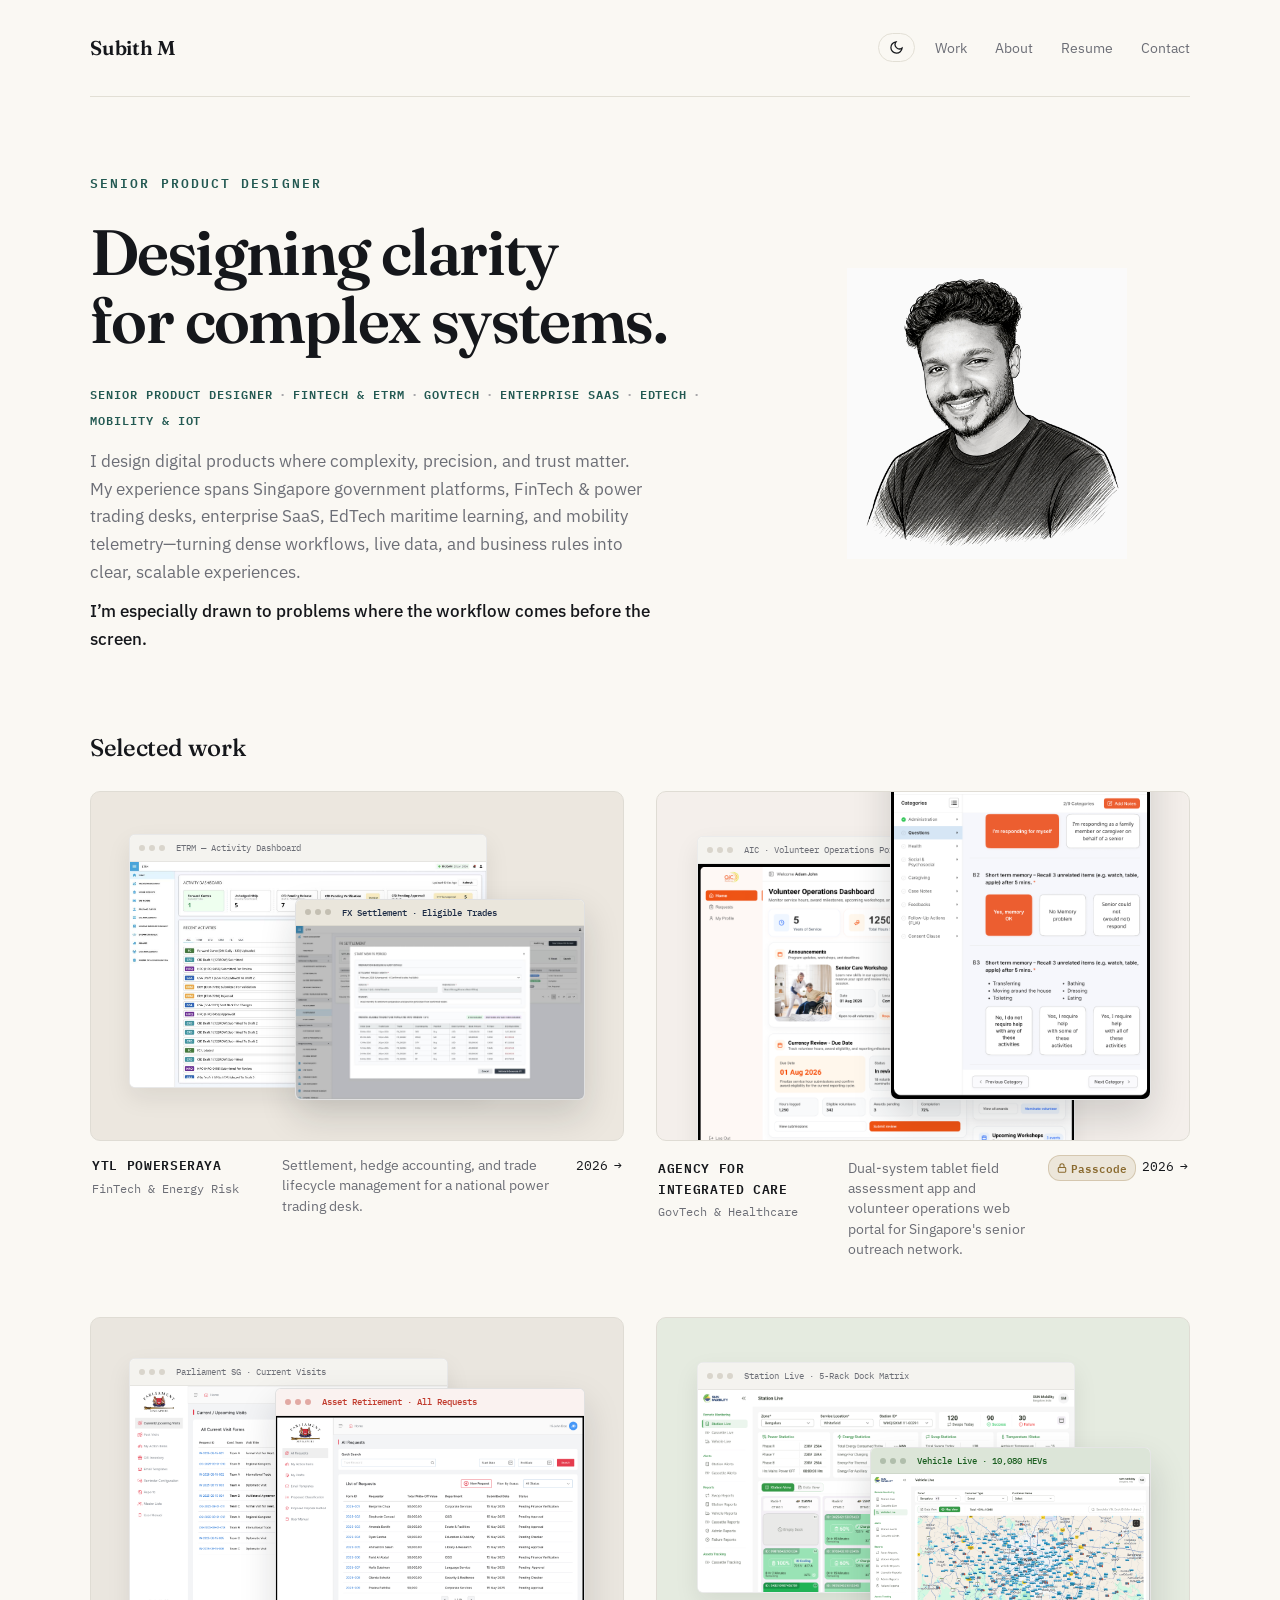
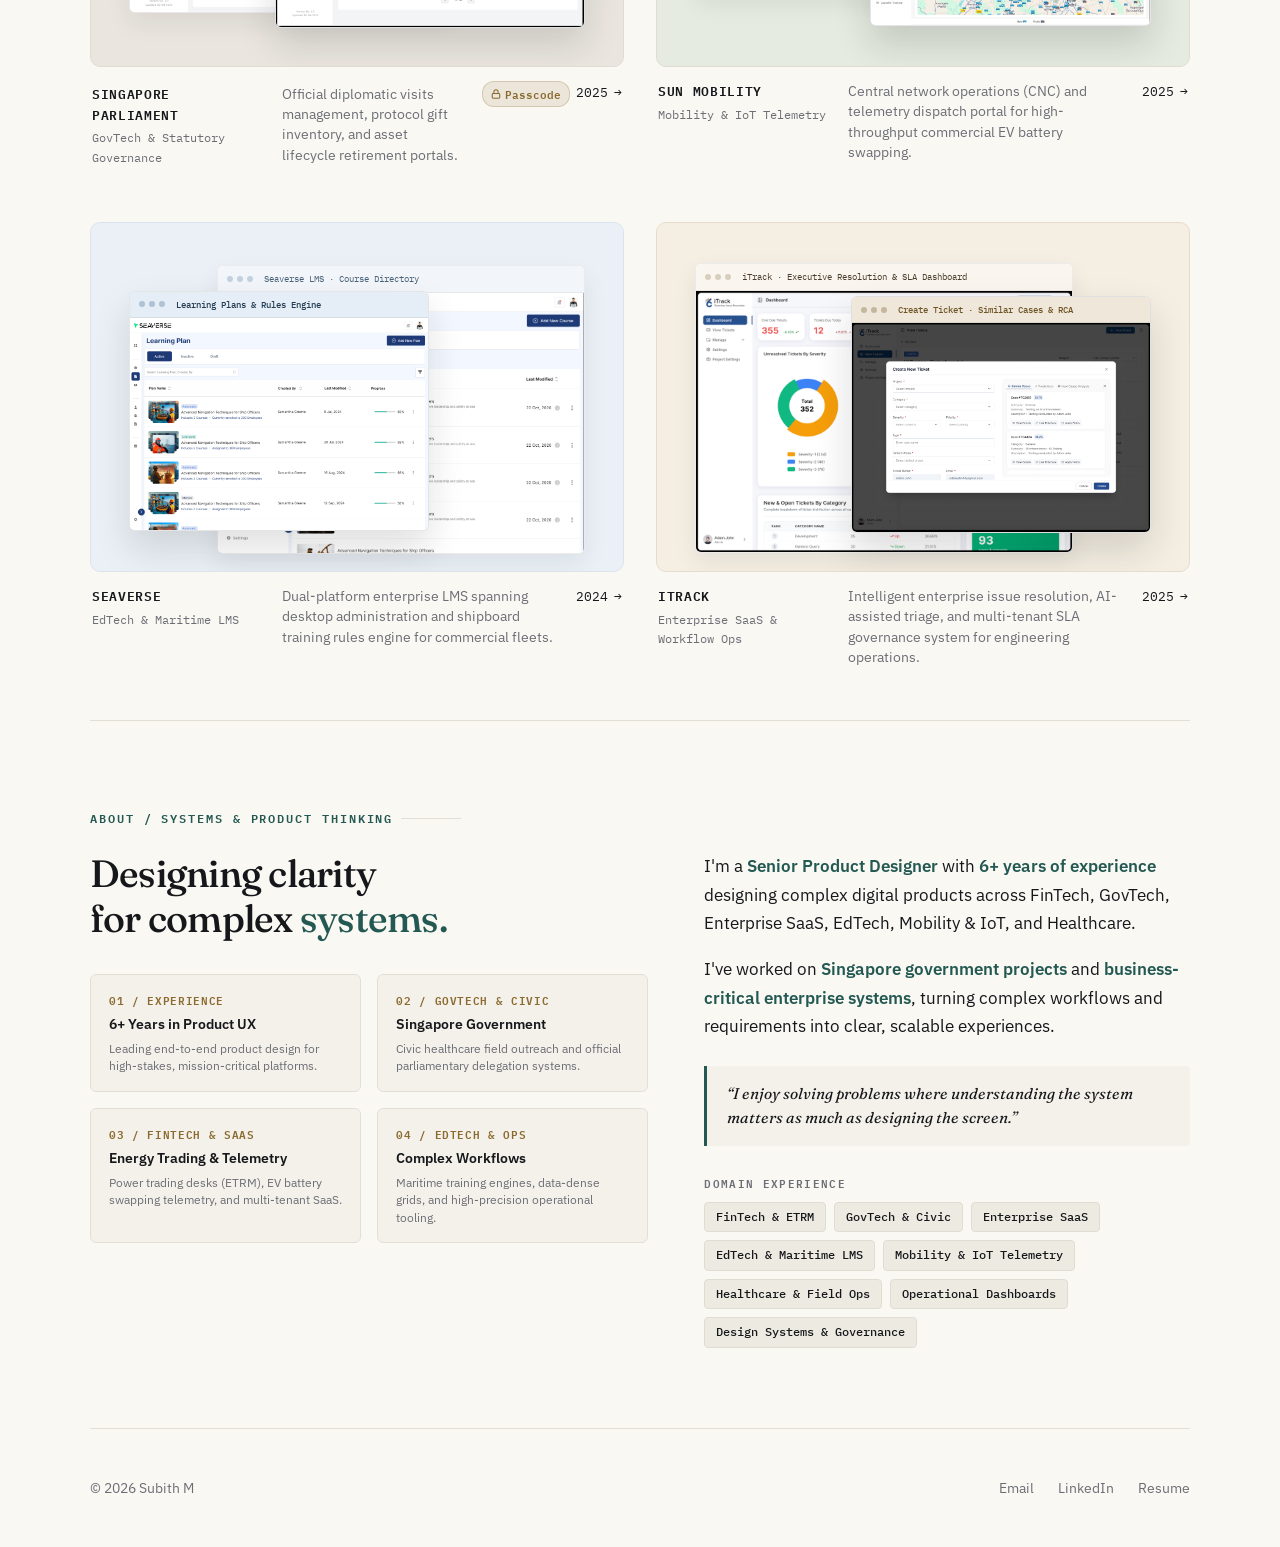
==== commit 28ea8fb5: "Add responsive mobile hamburger menu with dark mode toggle" ====
--- a/index.html
+++ b/index.html
@@ -11,16 +11,23 @@
 
 <div class="wrap">
   <nav class="nav animate-fade-up">
-    <div class="name">Subith M</div>
-    <div class="links">
-      <a href="#work">Work</a>
-      <a href="#about">About</a>
-      <a href="SubithCV.pdf" download="Subith_M_Resume.pdf" target="_blank">Resume</a>
-      <a href="#contact">Contact</a>
+    <a href="index.html" class="name">Subith M</a>
+    <div class="nav-right">
       <button id="theme-toggle" class="theme-toggle-btn" aria-label="Toggle dark mode" title="Toggle dark mode">
         <svg class="sun-icon" viewBox="0 0 24 24" width="15" height="15" fill="none" stroke="currentColor" stroke-width="2"><circle cx="12" cy="12" r="5"/><path d="M12 1v2M12 21v2M4.22 4.22l1.42 1.42M18.36 18.36l1.42 1.42M1 12h2M21 12h2M4.22 19.78l1.42-1.42M18.36 5.64l1.42-1.42"/></svg>
         <svg class="moon-icon" viewBox="0 0 24 24" width="15" height="15" fill="none" stroke="currentColor" stroke-width="2"><path d="M21 12.79A9 9 0 1 1 11.21 3 7 7 0 0 0 21 12.79z"/></svg>
       </button>
+      <button id="mobile-menu-btn" class="mobile-menu-btn" aria-label="Toggle navigation menu" aria-expanded="false">
+        <span class="hamburger-line"></span>
+        <span class="hamburger-line"></span>
+        <span class="hamburger-line"></span>
+      </button>
+      <div class="links" id="nav-links">
+        <a href="#work">Work</a>
+        <a href="#about">About</a>
+        <a href="SubithCV.pdf" download="Subith_M_Resume.pdf" target="_blank">Resume</a>
+        <a href="#contact">Contact</a>
+      </div>
     </div>
   </nav>
 
--- a/style.css
+++ b/style.css
@@ -248,6 +248,7 @@
   align-items: center;
   padding: 32px 0;
   border-bottom: 1px solid var(--line);
+  position: relative;
 }
 
 .nav .name{
@@ -256,6 +257,8 @@
   font-weight: 600;
   letter-spacing: -0.01em;
   transition: opacity 0.2s ease, transform 0.2s ease;
+  color: var(--ink);
+  text-decoration: none;
 }
 
 .nav .name:hover{
@@ -263,8 +266,15 @@
   transform: translateX(2px);
 }
 
+.nav-right {
+  display: flex;
+  align-items: center;
+  gap: 20px;
+}
+
 .nav .links{
   display: flex;
+  align-items: center;
   gap: 28px;
   font-size: 14px;
   color: var(--muted);
@@ -274,6 +284,8 @@
   position: relative;
   transition: color 0.2s ease;
   padding: 4px 0;
+  color: var(--muted);
+  text-decoration: none;
 }
 
 .nav .links a::after {
@@ -299,7 +311,7 @@
   background: transparent;
   border: 1px solid var(--line);
   border-radius: 20px;
-  padding: 5px 9px;
+  padding: 6px 10px;
   cursor: pointer;
   display: inline-flex;
   align-items: center;
@@ -309,7 +321,6 @@
   font-family: inherit;
   font-size: 13px;
   line-height: 1;
-  margin-left: 4px;
 }
 
 .theme-toggle-btn:hover {
@@ -337,6 +348,128 @@
 
 [data-theme="dark"] .theme-toggle-btn .moon-icon {
   display: none;
+}
+
+/* Hamburger Button */
+.mobile-menu-btn {
+  display: none;
+  background: transparent;
+  border: 1px solid var(--line);
+  border-radius: 8px;
+  width: 38px;
+  height: 38px;
+  padding: 8px 7px;
+  cursor: pointer;
+  flex-direction: column;
+  justify-content: space-around;
+  align-items: center;
+  transition: background-color 0.2s ease, border-color 0.2s ease;
+  z-index: 1001;
+}
+
+.mobile-menu-btn:hover {
+  background-color: var(--card-bg);
+  border-color: var(--card-border);
+}
+
+.hamburger-line {
+  display: block;
+  width: 20px;
+  height: 2px;
+  background-color: var(--ink);
+  border-radius: 2px;
+  transition: transform 0.25s cubic-bezier(0.16, 1, 0.3, 1), opacity 0.2s ease;
+  transform-origin: center;
+}
+
+.mobile-menu-btn.is-active .hamburger-line:nth-child(1) {
+  transform: translateY(6px) rotate(45deg);
+}
+
+.mobile-menu-btn.is-active .hamburger-line:nth-child(2) {
+  opacity: 0;
+  transform: scaleX(0);
+}
+
+.mobile-menu-btn.is-active .hamburger-line:nth-child(3) {
+  transform: translateY(-6px) rotate(-45deg);
+}
+
+/* Responsive Mobile Navigation */
+@media (max-width: 768px) {
+  .nav {
+    padding: 20px 0;
+  }
+
+  .nav-right {
+    gap: 10px;
+  }
+
+  .mobile-menu-btn {
+    display: flex;
+  }
+
+  .nav .links {
+    position: absolute;
+    top: calc(100% + 8px);
+    right: 0;
+    left: 0;
+    background: var(--paper);
+    border: 1px solid var(--line);
+    border-radius: var(--radius-lg, 16px);
+    box-shadow: 0 16px 40px rgba(0, 0, 0, 0.12);
+    padding: 16px 20px;
+    flex-direction: column;
+    align-items: stretch;
+    gap: 6px;
+    display: none;
+    z-index: 1000;
+    opacity: 0;
+    transform: translateY(-8px);
+    transition: opacity 0.25s ease, transform 0.25s ease;
+  }
+
+  [data-theme="dark"] .nav .links {
+    box-shadow: 0 16px 40px rgba(0, 0, 0, 0.5);
+    border-color: rgba(255, 255, 255, 0.12);
+  }
+
+  .nav .links.is-open {
+    display: flex;
+    opacity: 1;
+    transform: translateY(0);
+  }
+
+  .nav .links a {
+    font-family: 'Fraunces', serif;
+    font-size: 18px;
+    font-weight: 500;
+    color: var(--ink);
+    padding: 12px 14px;
+    border-radius: 8px;
+    border-bottom: 1px solid rgba(0, 0, 0, 0.05);
+    display: flex;
+    align-items: center;
+    justify-content: space-between;
+    transition: background-color 0.2s ease, color 0.2s ease;
+  }
+
+  [data-theme="dark"] .nav .links a {
+    border-bottom: 1px solid rgba(255, 255, 255, 0.06);
+  }
+
+  .nav .links a:last-child {
+    border-bottom: none;
+  }
+
+  .nav .links a:hover {
+    background-color: var(--card-bg);
+    color: var(--ink);
+  }
+
+  .nav .links a::after {
+    display: none;
+  }
 }
 
 /* =========================================
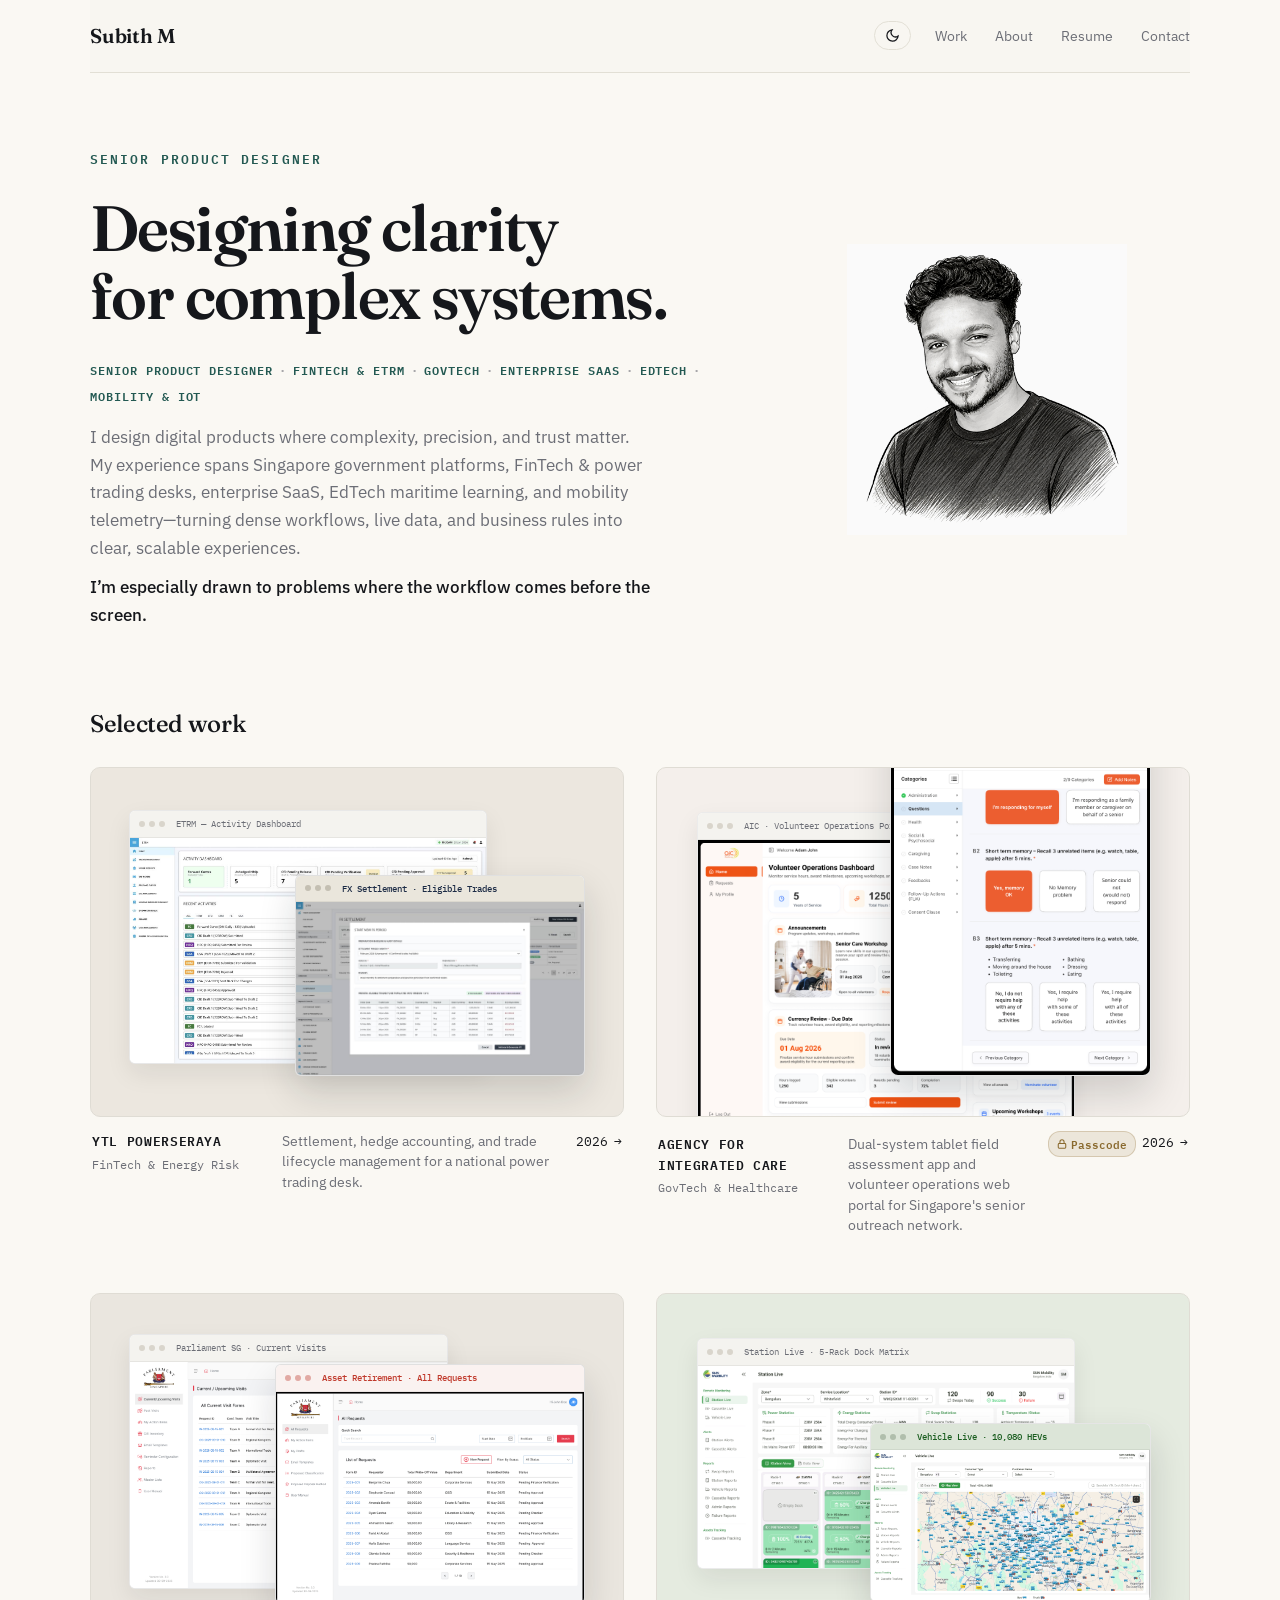
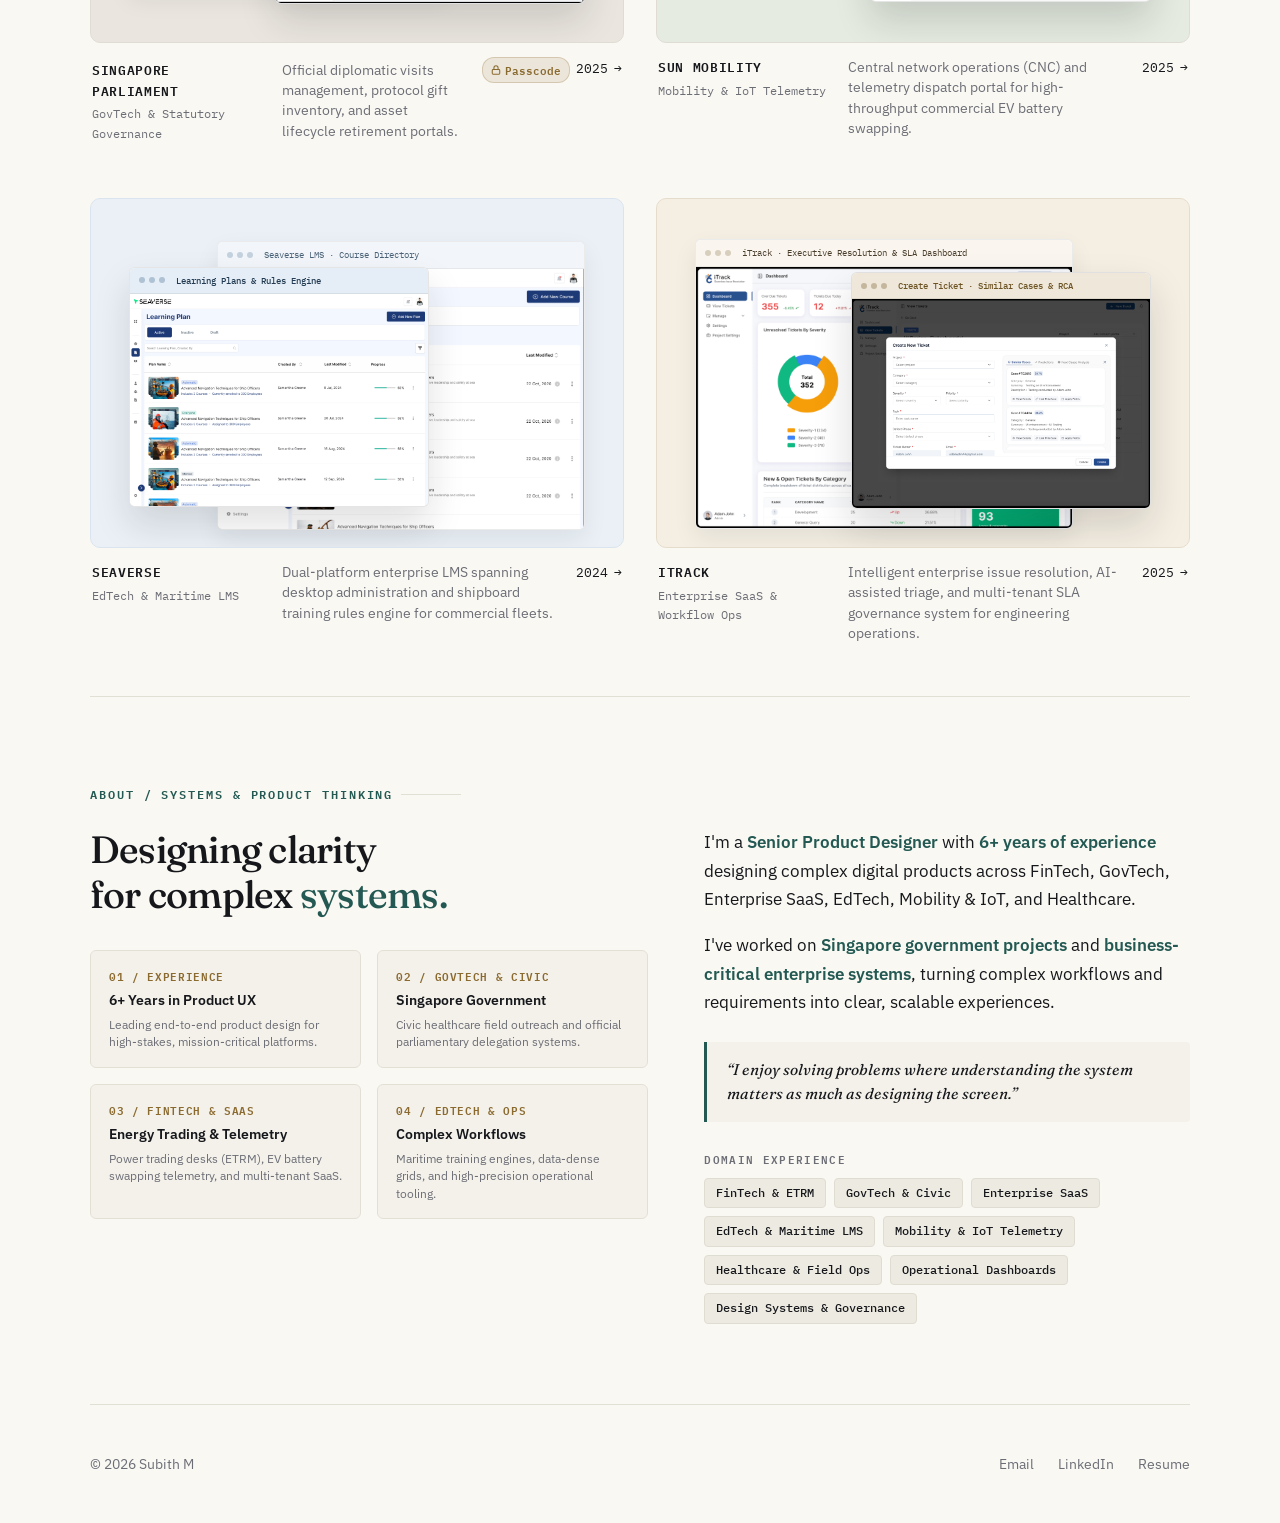
==== commit c9c44ecd: "Add sticky header, sticky back-to-work case subnav, mobile covering menu, and work accordion with ca" ====
--- a/index.html
+++ b/index.html
@@ -23,10 +23,45 @@
         <span class="hamburger-line"></span>
       </button>
       <div class="links" id="nav-links">
-        <a href="#work">Work</a>
-        <a href="#about">About</a>
-        <a href="SubithCV.pdf" download="Subith_M_Resume.pdf" target="_blank">Resume</a>
-        <a href="#contact">Contact</a>
+        <div class="nav-accordion">
+          <a href="#work" class="desktop-work-link">Work</a>
+          <button type="button" class="accordion-toggle-btn" aria-expanded="false">
+            <span>Work</span>
+            <svg class="chevron-icon" viewBox="0 0 24 24" width="18" height="18" fill="none" stroke="currentColor" stroke-width="2.2" stroke-linecap="round" stroke-linejoin="round"><polyline points="6 9 12 15 18 9"></polyline></svg>
+          </button>
+          <div class="nav-accordion-content">
+            <a href="etrm-powerseraya.html" class="sublink-item">
+              <span class="sublink-title">PowerSeraya ETRM</span>
+              <span class="sublink-badge">Energy Trading &amp; Risk</span>
+            </a>
+            <a href="aic-portal.html" class="sublink-item">
+              <span class="sublink-title">AIC Care Services</span>
+              <span class="sublink-badge">GovTech · Elder Care</span>
+            </a>
+            <a href="parliament.html" class="sublink-item">
+              <span class="sublink-title">Singapore Parliament</span>
+              <span class="sublink-badge">GovTech · Digital Hansard</span>
+            </a>
+            <a href="itrack.html" class="sublink-item">
+              <span class="sublink-title">iTrack &amp; AssetIQ</span>
+              <span class="sublink-badge">Fleet Risk Telematics</span>
+            </a>
+            <a href="seaverse.html" class="sublink-item">
+              <span class="sublink-title">Seaverse</span>
+              <span class="sublink-badge">Maritime 3D Simulators</span>
+            </a>
+            <a href="sun-mobility.html" class="sublink-item">
+              <span class="sublink-title">SUN Mobility</span>
+              <span class="sublink-badge">EV Battery Swapping</span>
+            </a>
+            <a href="#work" class="sublink-item sublink-all">
+              <span class="sublink-title">View All Works →</span>
+            </a>
+          </div>
+        </div>
+        <a href="#about" class="nav-link-item">About</a>
+        <a href="SubithCV.pdf" download="Subith_M_Resume.pdf" target="_blank" class="nav-link-item">Resume</a>
+        <a href="#contact" class="nav-link-item">Contact</a>
       </div>
     </div>
   </nav>
--- a/style.css
+++ b/style.css
@@ -239,19 +239,29 @@
 .reveal-group.is-visible > *:nth-child(6) { transition-delay: 0.55s; opacity: 1; transform: translateY(0); }
 
 /* =========================================
-   Navigation
+   Navigation & Sticky Header
    ========================================= */
 
-.nav{
+.nav {
+  position: sticky;
+  top: 0;
+  z-index: 1000;
   display: flex;
   justify-content: space-between;
   align-items: center;
-  padding: 32px 0;
+  padding: 20px 0;
   border-bottom: 1px solid var(--line);
-  position: relative;
-}
-
-.nav .name{
+  background: rgba(248, 246, 241, 0.94);
+  backdrop-filter: blur(16px);
+  -webkit-backdrop-filter: blur(16px);
+  transition: background-color 0.3s ease, border-color 0.3s ease, padding 0.2s ease;
+}
+
+[data-theme="dark"] .nav {
+  background: rgba(18, 18, 18, 0.94);
+}
+
+.nav .name {
   font-family: 'Fraunces', serif;
   font-size: 20px;
   font-weight: 600;
@@ -261,7 +271,7 @@
   text-decoration: none;
 }
 
-.nav .name:hover{
+.nav .name:hover {
   opacity: 0.75;
   transform: translateX(2px);
 }
@@ -269,10 +279,10 @@
 .nav-right {
   display: flex;
   align-items: center;
-  gap: 20px;
-}
-
-.nav .links{
+  gap: 24px;
+}
+
+.nav .links {
   display: flex;
   align-items: center;
   gap: 28px;
@@ -280,15 +290,20 @@
   color: var(--muted);
 }
 
-.nav .links a{
+.nav-accordion {
+  position: relative;
+}
+
+.desktop-work-link {
   position: relative;
   transition: color 0.2s ease;
   padding: 4px 0;
   color: var(--muted);
   text-decoration: none;
-}
-
-.nav .links a::after {
+  font-size: 14px;
+}
+
+.desktop-work-link::after {
   content: '';
   position: absolute;
   bottom: 0;
@@ -299,11 +314,47 @@
   transition: width 0.25s cubic-bezier(0.16, 1, 0.3, 1);
 }
 
-.nav .links a:hover{
+.desktop-work-link:hover {
   color: var(--ink);
 }
 
-.nav .links a:hover::after {
+.desktop-work-link:hover::after {
+  width: 100%;
+}
+
+.accordion-toggle-btn {
+  display: none;
+}
+
+.nav-accordion-content {
+  display: none;
+}
+
+.nav-link-item {
+  position: relative;
+  transition: color 0.2s ease;
+  padding: 4px 0;
+  color: var(--muted);
+  text-decoration: none;
+  font-size: 14px;
+}
+
+.nav-link-item::after {
+  content: '';
+  position: absolute;
+  bottom: 0;
+  left: 0;
+  width: 0%;
+  height: 1px;
+  background-color: var(--ink);
+  transition: width 0.25s cubic-bezier(0.16, 1, 0.3, 1);
+}
+
+.nav-link-item:hover {
+  color: var(--ink);
+}
+
+.nav-link-item:hover::after {
   width: 100%;
 }
 
@@ -350,7 +401,7 @@
   display: none;
 }
 
-/* Hamburger Button */
+/* Mobile Hamburger Button */
 .mobile-menu-btn {
   display: none;
   background: transparent;
@@ -395,43 +446,112 @@
   transform: translateY(-6px) rotate(-45deg);
 }
 
-/* Responsive Mobile Navigation */
+/* =========================================
+   Sticky Case Study Subnav (Back to Work)
+   ========================================= */
+
+.case-subnav {
+  position: sticky;
+  top: 65px;
+  z-index: 990;
+  padding: 10px 0;
+  background: rgba(248, 246, 241, 0.94);
+  backdrop-filter: blur(16px);
+  -webkit-backdrop-filter: blur(16px);
+  border-bottom: 1px solid var(--line);
+  margin-bottom: 28px;
+  display: flex;
+  align-items: center;
+  transition: background-color 0.3s ease, border-color 0.3s ease;
+}
+
+[data-theme="dark"] .case-subnav {
+  background: rgba(18, 18, 18, 0.94);
+}
+
+.case-subnav .back-link {
+  font-family: 'IBM Plex Mono', monospace;
+  font-size: 13px;
+  font-weight: 500;
+  color: var(--ink);
+  background: var(--card-bg);
+  border: 1px solid var(--card-border);
+  border-radius: 6px;
+  padding: 5px 12px;
+  display: inline-flex;
+  align-items: center;
+  gap: 7px;
+  margin-bottom: 0;
+  text-decoration: none;
+  transition: background-color 0.2s ease, border-color 0.2s ease, transform 0.2s ease, color 0.2s ease;
+}
+
+.case-subnav .back-link:hover {
+  background: var(--paper);
+  border-color: var(--ink);
+  transform: translateX(-3px);
+}
+
+.case-subnav .back-link svg {
+  stroke: currentColor;
+  transition: transform 0.2s ease;
+}
+
+.case-subnav .back-link:hover svg {
+  transform: translateX(-2px);
+}
+
+/* =========================================
+   Mobile Navigation Overlay & Work Accordion
+   ========================================= */
+
 @media (max-width: 768px) {
   .nav {
-    padding: 20px 0;
+    padding: 14px 0;
   }
 
   .nav-right {
-    gap: 10px;
+    gap: 12px;
   }
 
   .mobile-menu-btn {
     display: flex;
   }
 
+  .case-subnav {
+    top: 59px;
+    padding: 8px 0;
+    margin-bottom: 20px;
+  }
+
   .nav .links {
-    position: absolute;
-    top: calc(100% + 8px);
+    position: fixed;
+    top: 59px;
+    left: 0;
     right: 0;
-    left: 0;
-    background: var(--paper);
-    border: 1px solid var(--line);
-    border-radius: var(--radius-lg, 16px);
-    box-shadow: 0 16px 40px rgba(0, 0, 0, 0.12);
-    padding: 16px 20px;
+    bottom: 0;
+    width: 100vw;
+    height: calc(100vh - 59px);
+    background: var(--bg);
+    overflow-y: auto;
+    -webkit-overflow-scrolling: touch;
+    padding: 20px 24px 60px;
+    display: none;
     flex-direction: column;
     align-items: stretch;
-    gap: 6px;
-    display: none;
-    z-index: 1000;
+    gap: 0;
+    z-index: 9999;
+    border: none;
+    box-shadow: none;
     opacity: 0;
     transform: translateY(-8px);
-    transition: opacity 0.25s ease, transform 0.25s ease;
+    transition: opacity 0.25s cubic-bezier(0.16, 1, 0.3, 1), transform 0.25s cubic-bezier(0.16, 1, 0.3, 1);
   }
 
   [data-theme="dark"] .nav .links {
-    box-shadow: 0 16px 40px rgba(0, 0, 0, 0.5);
-    border-color: rgba(255, 255, 255, 0.12);
+    background: var(--bg);
+    border: none;
+    box-shadow: none;
   }
 
   .nav .links.is-open {
@@ -440,34 +560,133 @@
     transform: translateY(0);
   }
 
-  .nav .links a {
-    font-family: 'Fraunces', serif;
-    font-size: 18px;
-    font-weight: 500;
-    color: var(--ink);
-    padding: 12px 14px;
-    border-radius: 8px;
-    border-bottom: 1px solid rgba(0, 0, 0, 0.05);
+  .desktop-work-link {
+    display: none;
+  }
+
+  /* Accordion Item */
+  .nav-accordion {
+    border-bottom: 1px solid var(--line);
+    padding: 4px 0;
+  }
+
+  .accordion-toggle-btn {
     display: flex;
     align-items: center;
     justify-content: space-between;
-    transition: background-color 0.2s ease, color 0.2s ease;
-  }
-
-  [data-theme="dark"] .nav .links a {
-    border-bottom: 1px solid rgba(255, 255, 255, 0.06);
-  }
-
-  .nav .links a:last-child {
-    border-bottom: none;
-  }
-
-  .nav .links a:hover {
-    background-color: var(--card-bg);
+    width: 100%;
+    background: transparent;
+    border: none;
+    padding: 14px 0;
+    cursor: pointer;
+    font-family: 'Fraunces', serif;
+    font-size: 24px;
+    font-weight: 500;
     color: var(--ink);
-  }
-
-  .nav .links a::after {
+    text-align: left;
+  }
+
+  .accordion-toggle-btn .chevron-icon {
+    width: 22px;
+    height: 22px;
+    stroke: var(--muted);
+    transition: transform 0.3s cubic-bezier(0.16, 1, 0.3, 1), stroke 0.2s ease;
+  }
+
+  .nav-accordion.is-expanded .accordion-toggle-btn .chevron-icon {
+    transform: rotate(180deg);
+    stroke: var(--ink);
+  }
+
+  /* Nested Case Study Submenu */
+  .nav-accordion-content {
+    display: none;
+    flex-direction: column;
+    gap: 8px;
+    padding: 6px 0 16px 12px;
+    border-left: 2px solid var(--line);
+    margin-left: 6px;
+  }
+
+  .nav-accordion.is-expanded .nav-accordion-content {
+    display: flex;
+    animation: accordionFade 0.25s cubic-bezier(0.16, 1, 0.3, 1) forwards;
+  }
+
+  @keyframes accordionFade {
+    from {
+      opacity: 0;
+      transform: translateY(-6px);
+    }
+    to {
+      opacity: 1;
+      transform: translateY(0);
+    }
+  }
+
+  .sublink-item {
+    display: flex;
+    flex-direction: column;
+    gap: 3px;
+    padding: 10px 14px;
+    border-radius: 8px;
+    background: var(--card-bg);
+    border: 1px solid var(--card-border);
+    transition: background-color 0.2s ease, transform 0.2s ease;
+    text-decoration: none;
+  }
+
+  .sublink-item:active {
+    background: var(--paper);
+    transform: translateX(4px);
+  }
+
+  .sublink-title {
+    font-family: 'Fraunces', serif;
+    font-size: 16px;
+    font-weight: 600;
+    color: var(--ink);
+    line-height: 1.25;
+  }
+
+  .sublink-badge {
+    font-family: 'IBM Plex Mono', monospace;
+    font-size: 11px;
+    color: var(--muted);
+    letter-spacing: 0.02em;
+  }
+
+  .sublink-all {
+    border-style: dashed;
+    background: transparent;
+    padding: 10px 14px;
+    align-items: center;
+    justify-content: center;
+    text-align: center;
+  }
+
+  .sublink-all .sublink-title {
+    font-size: 14px;
+    color: var(--muted);
+  }
+
+  /* Standard Nav Links */
+  .nav-link-item {
+    font-family: 'Fraunces', serif;
+    font-size: 24px;
+    font-weight: 500;
+    color: var(--ink);
+    padding: 14px 0;
+    border-bottom: 1px solid var(--line);
+    display: block;
+    text-decoration: none;
+  }
+
+  .nav-link-item:hover, .nav-link-item:active {
+    color: var(--accent);
+  }
+
+  .nav-link-item::after {
     display: none;
   }
 }
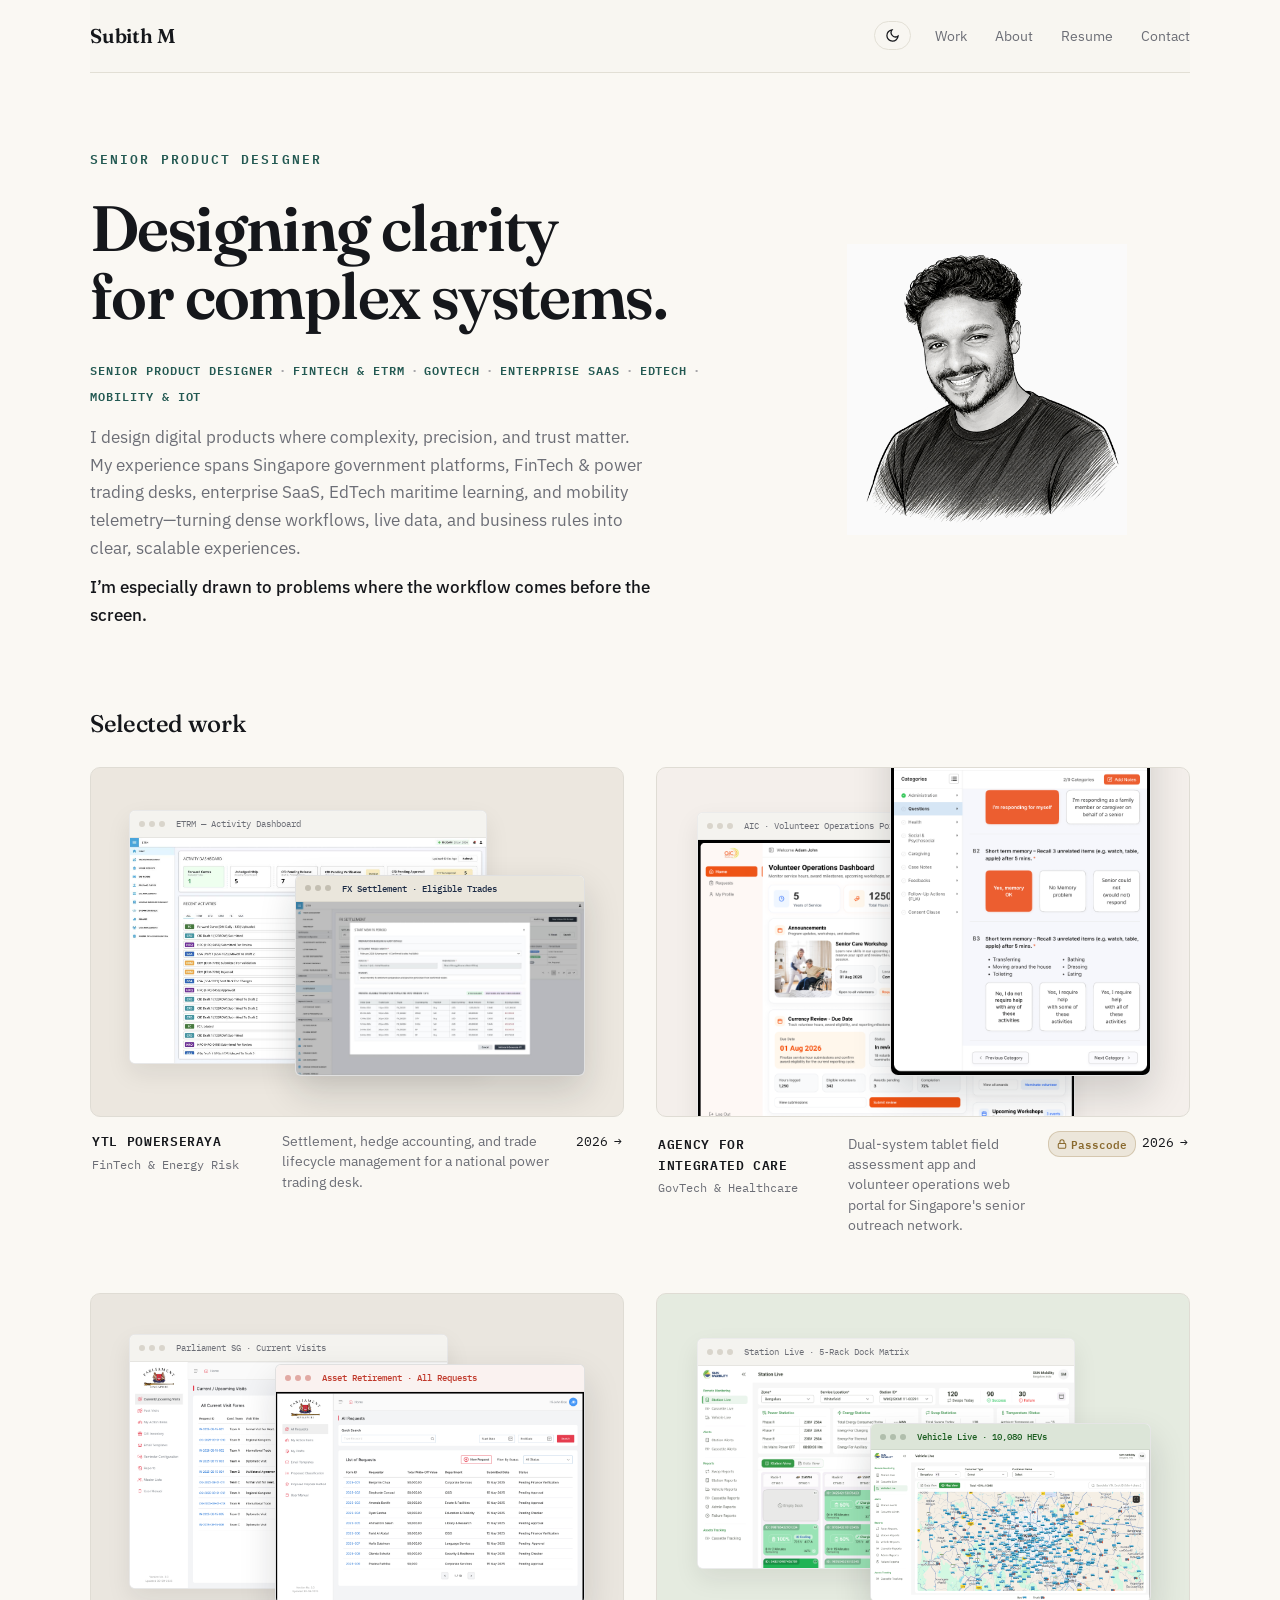
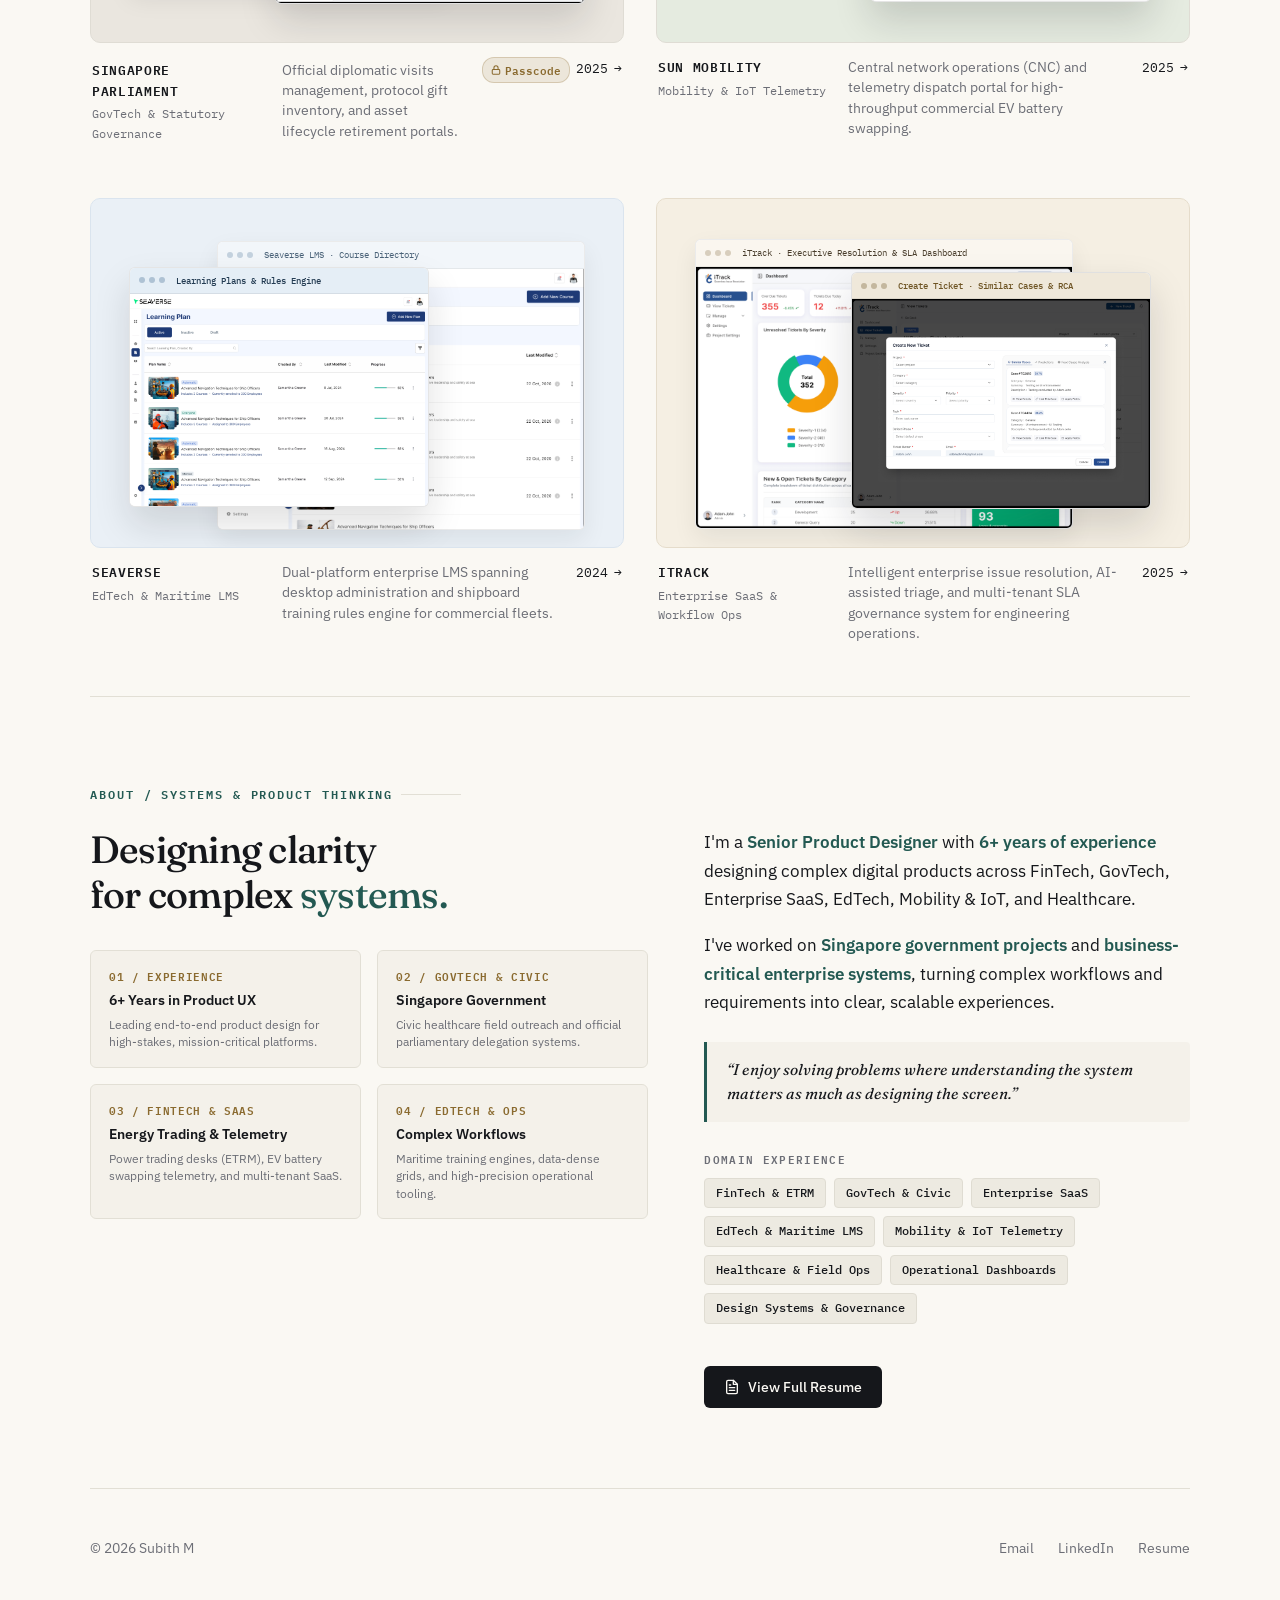
==== commit a60d1599: "Update resume links to view online without downloading, add View Resume button in About section, and" ====
--- a/index.html
+++ b/index.html
@@ -60,7 +60,7 @@
           </div>
         </div>
         <a href="#about" class="nav-link-item">About</a>
-        <a href="SubithCV.pdf" download="Subith_M_Resume.pdf" target="_blank" class="nav-link-item">Resume</a>
+        <a href="Subith_M_Resume.pdf" target="_blank" rel="noopener noreferrer" class="nav-link-item">Resume</a>
         <a href="#contact" class="nav-link-item">Contact</a>
       </div>
     </div>
@@ -470,6 +470,13 @@
             <span class="about-tag">Design Systems &amp; Governance</span>
           </div>
         </div>
+
+        <div>
+          <a href="Subith_M_Resume.pdf" target="_blank" rel="noopener noreferrer" class="resume-cta-btn">
+            <svg viewBox="0 0 24 24" width="16" height="16" fill="none" stroke="currentColor" stroke-width="2" stroke-linecap="round" stroke-linejoin="round"><path d="M14 2H6a2 2 0 0 0-2 2v16a2 2 0 0 0 2 2h12a2 2 0 0 0 2-2V8z"></path><polyline points="14 2 14 8 20 8"></polyline><line x1="16" y1="13" x2="8" y2="13"></line><line x1="16" y1="17" x2="8" y2="17"></line><polyline points="10 9 9 9 8 9"></polyline></svg>
+            <span>View Full Resume</span>
+          </a>
+        </div>
       </div>
     </div>
   </section>
@@ -480,7 +487,7 @@
       <div style="display:flex;gap:24px;">
         <a href="mailto:text2subith@gmail.com">Email</a>
         <a href="https://www.linkedin.com/in/subith-prabhakar-20b82a1b3" target="_blank" rel="noopener noreferrer">LinkedIn</a>
-        <a href="SubithCV.pdf" download="Subith_M_Resume.pdf" target="_blank">Resume</a>
+        <a href="Subith_M_Resume.pdf" target="_blank" rel="noopener noreferrer">Resume</a>
       </div>
     </div>
   </footer>
--- a/style.css
+++ b/style.css
@@ -454,11 +454,11 @@
   position: sticky;
   top: 65px;
   z-index: 990;
-  padding: 10px 0;
-  background: rgba(248, 246, 241, 0.94);
+  padding: 12px 0 10px 0;
+  background: rgba(250, 248, 243, 0.94);
   backdrop-filter: blur(16px);
   -webkit-backdrop-filter: blur(16px);
-  border-bottom: 1px solid var(--line);
+  border-bottom: 1px solid rgba(0, 0, 0, 0.06);
   margin-bottom: 28px;
   display: flex;
   align-items: center;
@@ -466,30 +466,32 @@
 }
 
 [data-theme="dark"] .case-subnav {
-  background: rgba(18, 18, 18, 0.94);
+  background: rgba(14, 17, 23, 0.94);
+  border-bottom: 1px solid rgba(255, 255, 255, 0.06);
 }
 
 .case-subnav .back-link {
   font-family: 'IBM Plex Mono', monospace;
   font-size: 13px;
   font-weight: 500;
-  color: var(--ink);
-  background: var(--card-bg);
-  border: 1px solid var(--card-border);
-  border-radius: 6px;
-  padding: 5px 12px;
+  color: var(--muted);
+  background: transparent;
+  border: none;
+  border-radius: 0;
+  padding: 0;
   display: inline-flex;
   align-items: center;
-  gap: 7px;
+  gap: 8px;
   margin-bottom: 0;
   text-decoration: none;
-  transition: background-color 0.2s ease, border-color 0.2s ease, transform 0.2s ease, color 0.2s ease;
+  transition: color 0.2s ease, transform 0.2s ease;
 }
 
 .case-subnav .back-link:hover {
-  background: var(--paper);
-  border-color: var(--ink);
-  transform: translateX(-3px);
+  color: var(--ink);
+  background: transparent;
+  border: none;
+  transform: translateX(-4px);
 }
 
 .case-subnav .back-link svg {
@@ -501,13 +503,20 @@
   transform: translateX(-2px);
 }
 
+/* Blur page content behind when mobile menu is active */
+body.menu-open > .wrap > *:not(.nav) {
+  filter: blur(16px);
+  transition: filter 0.25s ease;
+  pointer-events: none;
+}
+
 /* =========================================
    Mobile Navigation Overlay & Work Accordion
    ========================================= */
 
 @media (max-width: 768px) {
   .nav {
-    padding: 14px 0;
+    padding: 16px 0;
   }
 
   .nav-right {
@@ -519,23 +528,30 @@
   }
 
   .case-subnav {
-    top: 59px;
-    padding: 8px 0;
+    top: 61px;
+    padding: 10px 0;
     margin-bottom: 20px;
+    border-bottom: 1px solid rgba(0, 0, 0, 0.06);
+  }
+
+  [data-theme="dark"] .case-subnav {
+    border-bottom: 1px solid rgba(255, 255, 255, 0.06);
   }
 
   .nav .links {
     position: fixed;
-    top: 59px;
+    top: 61px;
     left: 0;
     right: 0;
     bottom: 0;
     width: 100vw;
-    height: calc(100vh - 59px);
-    background: var(--bg);
+    height: calc(100vh - 61px);
+    background: rgba(250, 248, 243, 0.98);
+    backdrop-filter: blur(24px);
+    -webkit-backdrop-filter: blur(24px);
     overflow-y: auto;
     -webkit-overflow-scrolling: touch;
-    padding: 20px 24px 60px;
+    padding: 24px 24px 60px;
     display: none;
     flex-direction: column;
     align-items: stretch;
@@ -549,7 +565,7 @@
   }
 
   [data-theme="dark"] .nav .links {
-    background: var(--bg);
+    background: rgba(14, 17, 23, 0.98);
     border: none;
     box-shadow: none;
   }
@@ -2692,6 +2708,39 @@
   transform: translateY(-1px);
 }
 
+.resume-cta-btn {
+  display: inline-flex;
+  align-items: center;
+  gap: 8px;
+  background: var(--ink);
+  color: var(--paper) !important;
+  font-family: 'IBM Plex Sans', sans-serif;
+  font-size: 14px;
+  font-weight: 500;
+  padding: 10px 20px;
+  border-radius: var(--radius-md, 6px);
+  text-decoration: none;
+  transition: transform 0.2s ease, opacity 0.2s ease, box-shadow 0.2s ease;
+  margin-top: 24px;
+  width: fit-content;
+}
+
+.resume-cta-btn:hover {
+  transform: translateY(-2px);
+  opacity: 0.9;
+  box-shadow: 0 6px 18px rgba(0, 0, 0, 0.15);
+}
+
+.resume-cta-btn svg {
+  stroke: currentColor;
+}
+
+[data-theme="dark"] .resume-cta-btn {
+  background: var(--ink);
+  color: var(--paper) !important;
+  box-shadow: 0 4px 14px rgba(0, 0, 0, 0.4);
+}
+
 /* =========================================
    Responsive Breakpoints
    ========================================= */
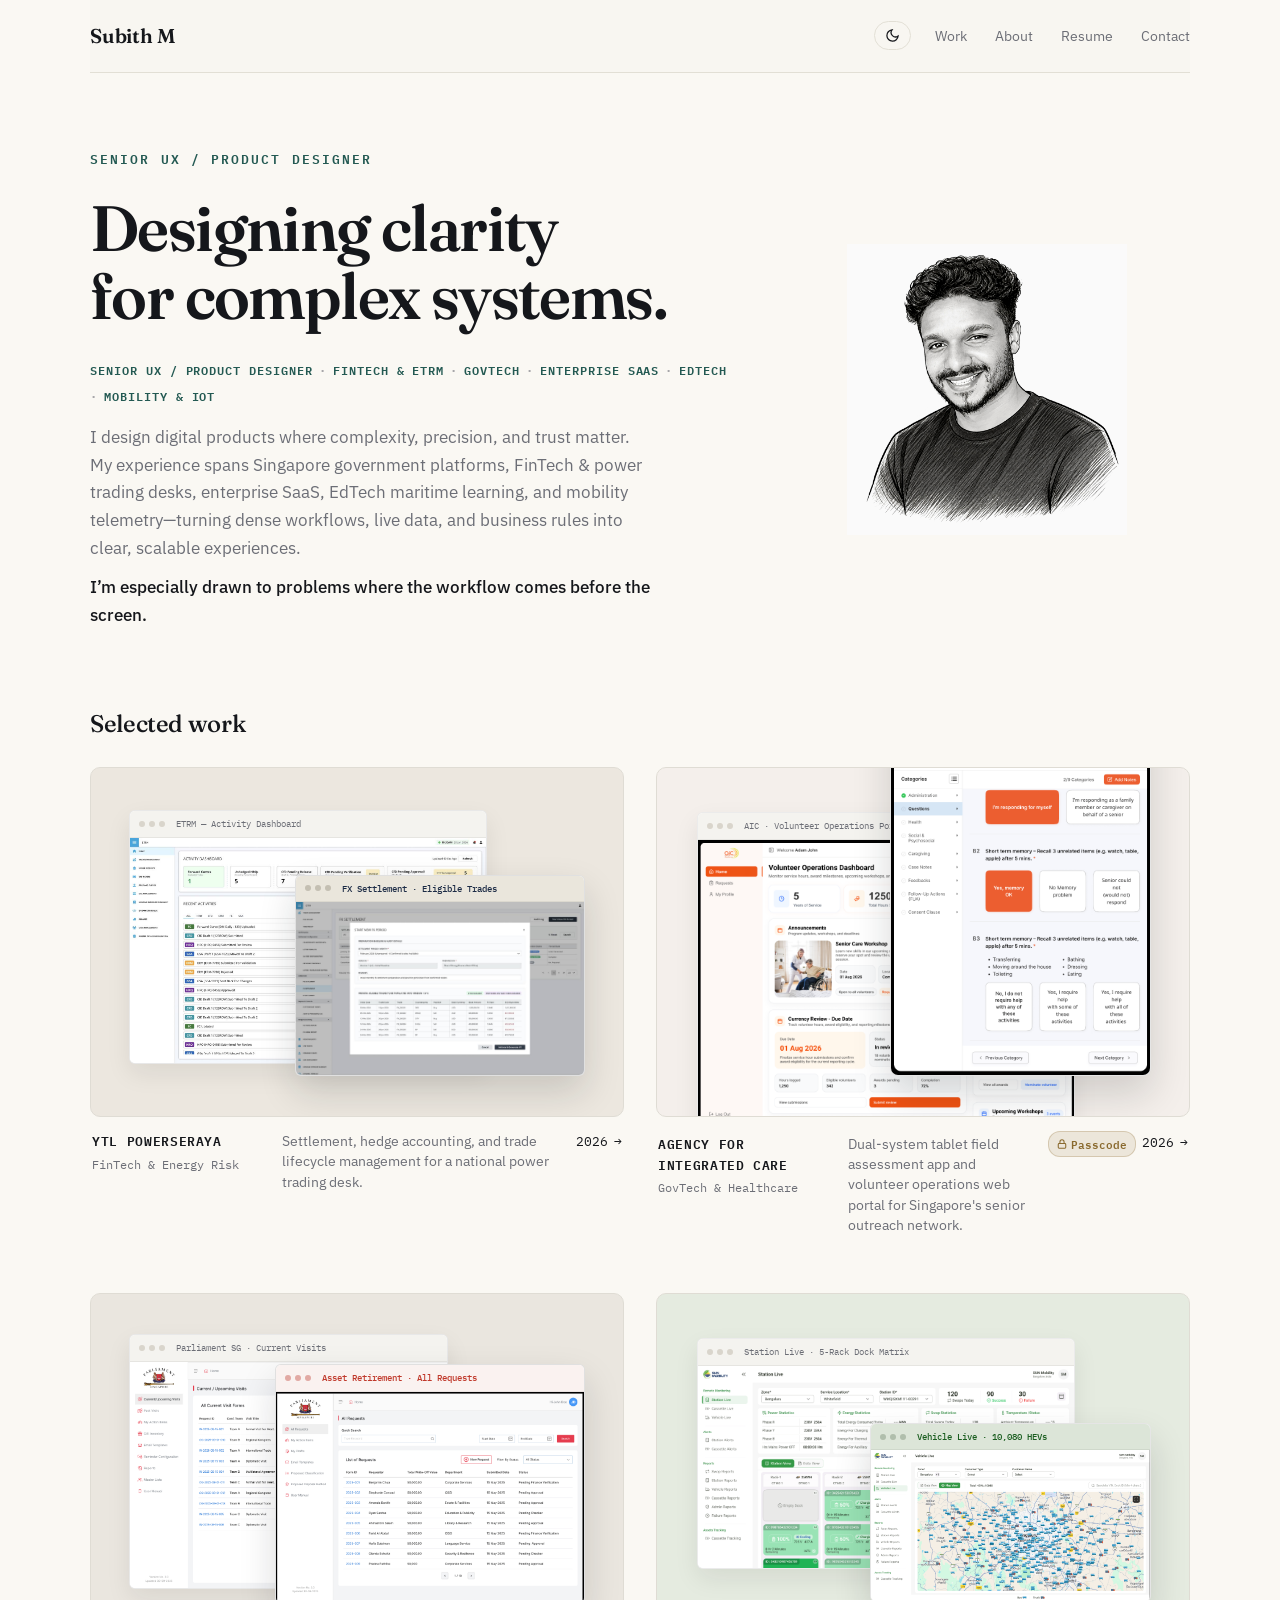
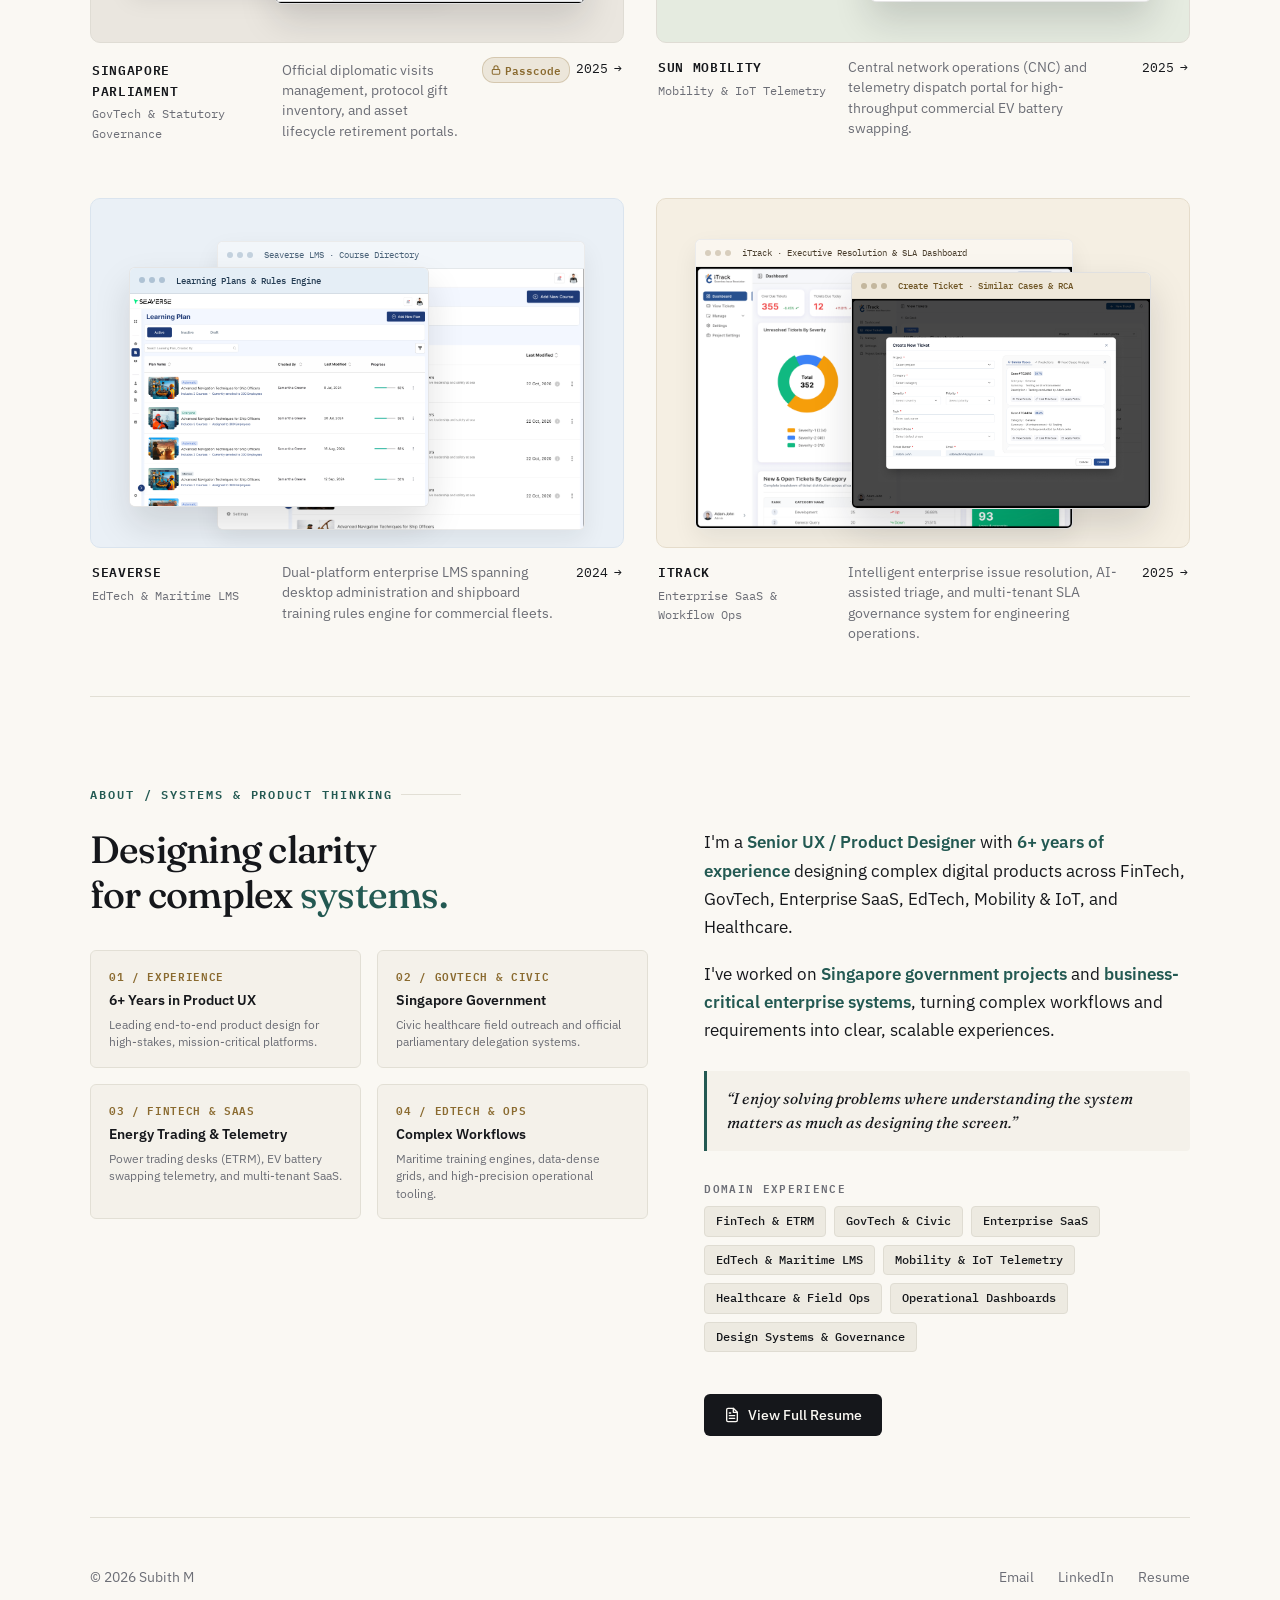
==== commit 10c298f7: "Update profile header and title to Senior UX / Product Designer" ====
--- a/index.html
+++ b/index.html
@@ -3,7 +3,7 @@
 <head>
 <meta charset="UTF-8">
 <meta name="viewport" content="width=device-width, initial-scale=1.0">
-<title>Subith M — Senior Product Designer</title>
+<title>Subith M — Senior UX / Product Designer</title>
 <link rel="stylesheet" href="style.css">
 <script src="theme.js"></script>
 </head>
@@ -70,7 +70,7 @@
   <section class="hero">
     <div class="hero-grid">
       <div class="hero-content animate-fade-up delay-1">
-        <div class="hero-eyebrow">SENIOR PRODUCT DESIGNER</div>
+        <div class="hero-eyebrow">SENIOR UX / PRODUCT DESIGNER</div>
         
         <h1 class="hero-main-title">
           <span class="hero-line">Designing clarity</span>
@@ -78,7 +78,7 @@
         </h1>
 
         <div class="hero-role-tag">
-          <span>Senior Product Designer</span>
+          <span>Senior UX / Product Designer</span>
           <span class="sep">·</span>
           <span>FinTech &amp; ETRM</span>
           <span class="sep">·</span>
@@ -101,7 +101,7 @@
 
       <div class="hero-visual animate-fade-up delay-2">
         <div class="avatar-wrapper">
-          <img src="images/subith-portrait.jpg" alt="Subith M - Senior Product Designer" class="avatar-img">
+          <img src="images/subith-portrait.jpg" alt="Subith M - Senior UX / Product Designer" class="avatar-img">
         </div>
       </div>
     </div>
@@ -446,7 +446,7 @@
       <!-- Right Column: Editorial Narrative & Domain Taxonomy -->
       <div class="about-content">
         <p class="about-lead">
-          I'm a <strong>Senior Product Designer</strong> with <strong>6+ years of experience</strong> designing complex digital products across FinTech, GovTech, Enterprise SaaS, EdTech, Mobility &amp; IoT, and Healthcare.
+          I'm a <strong>Senior UX / Product Designer</strong> with <strong>6+ years of experience</strong> designing complex digital products across FinTech, GovTech, Enterprise SaaS, EdTech, Mobility &amp; IoT, and Healthcare.
         </p>
         
         <p class="about-lead">
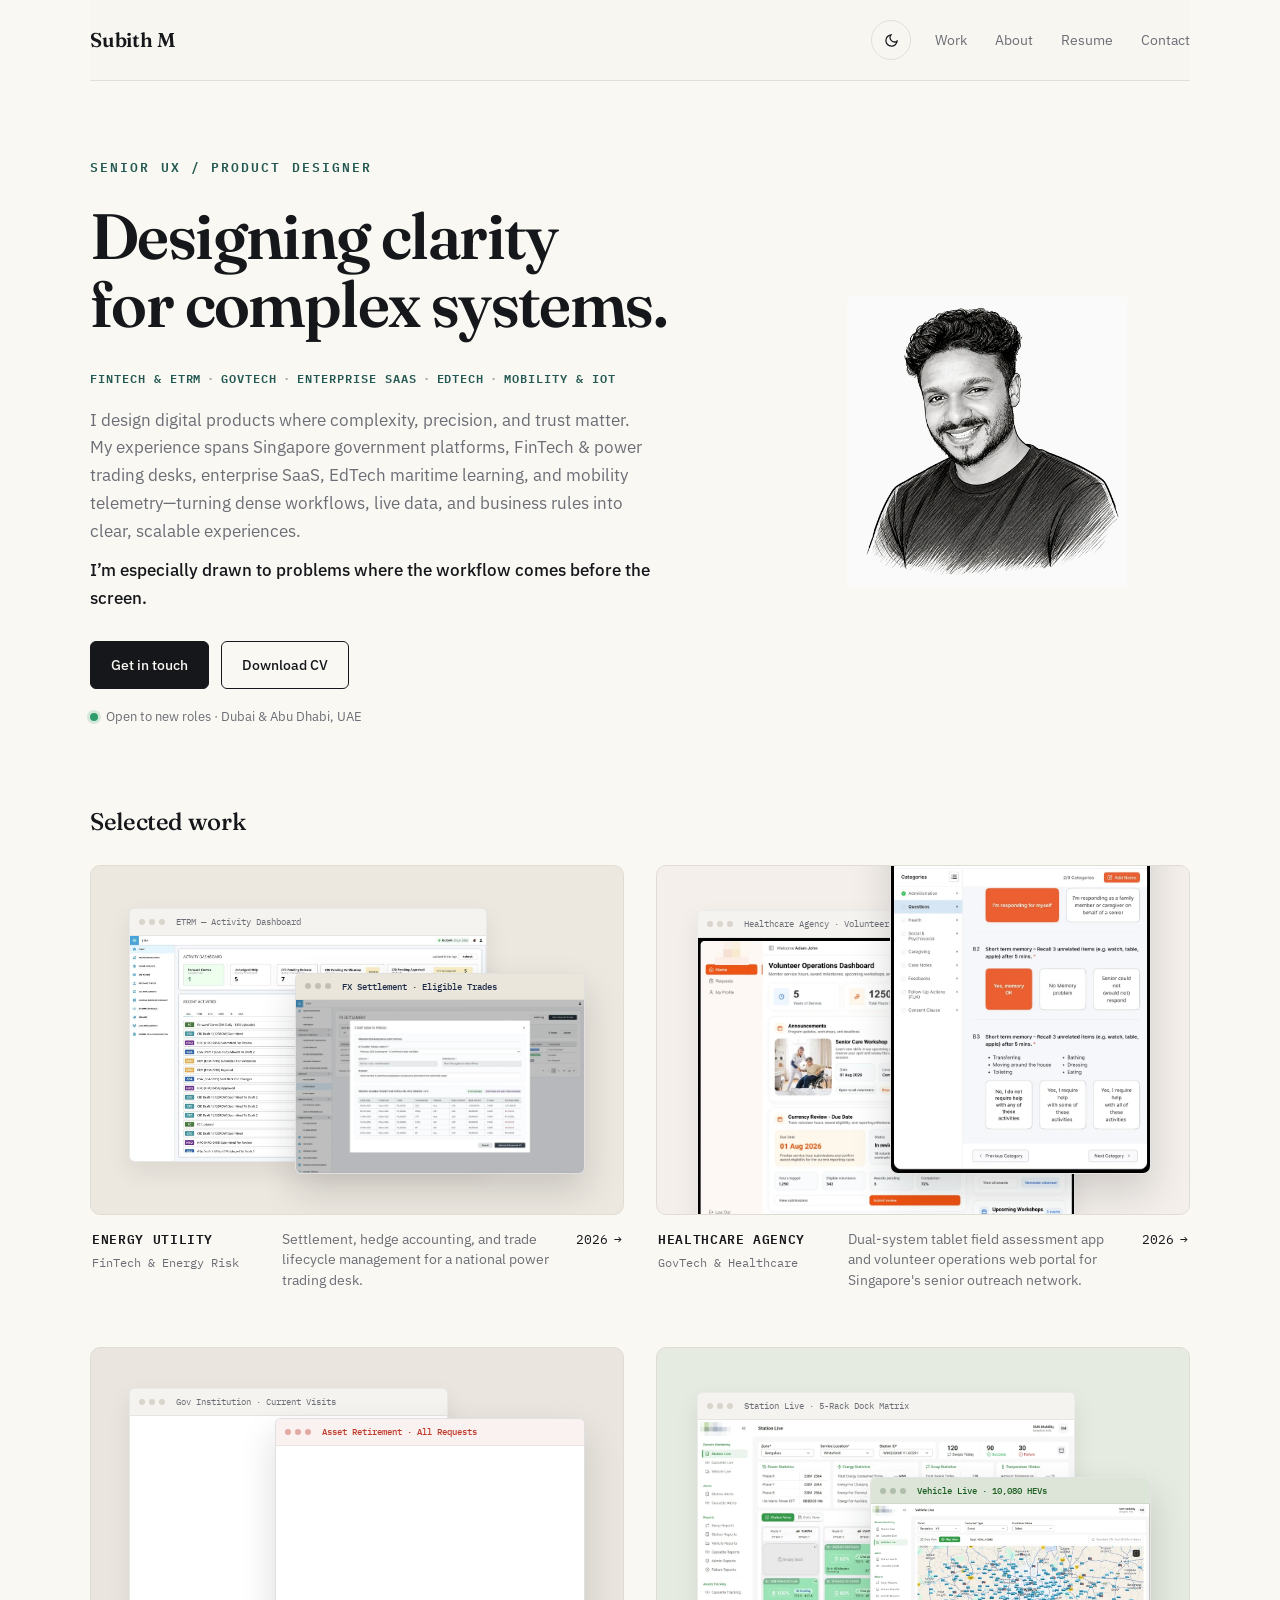
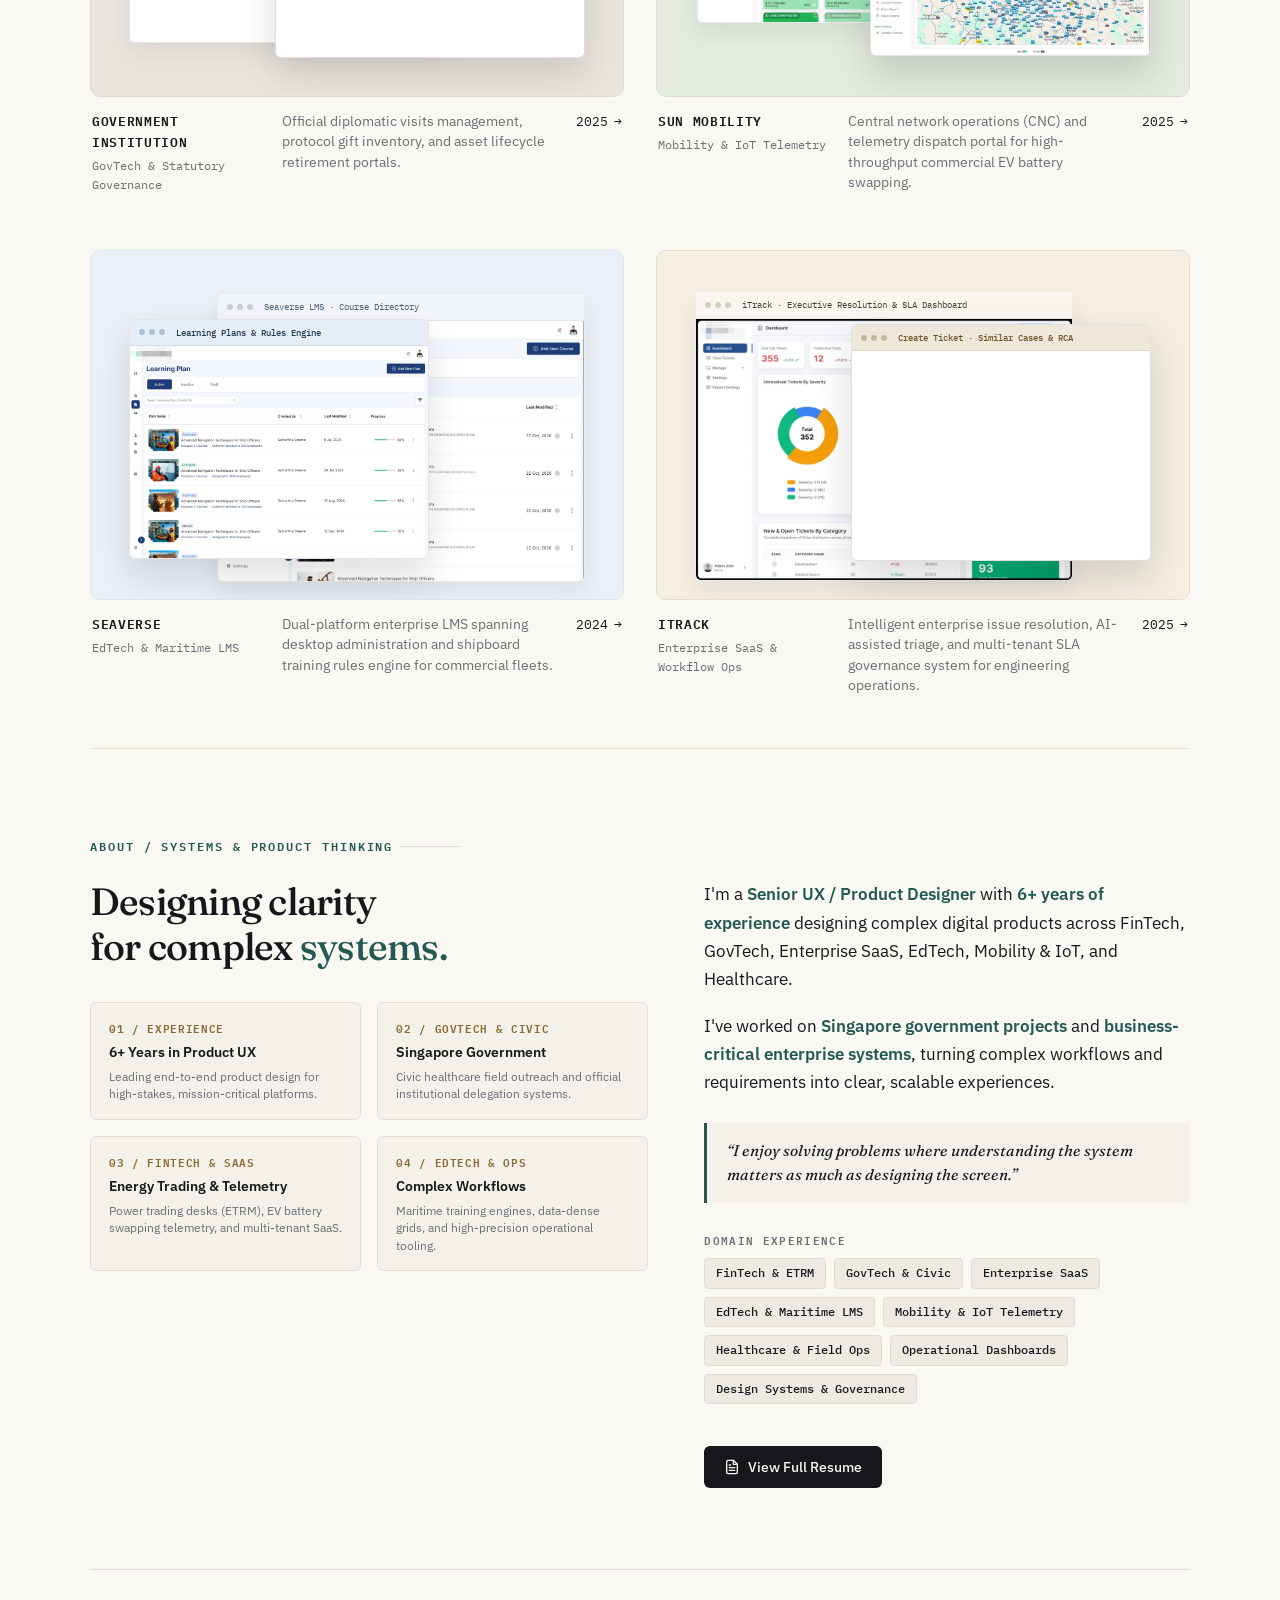
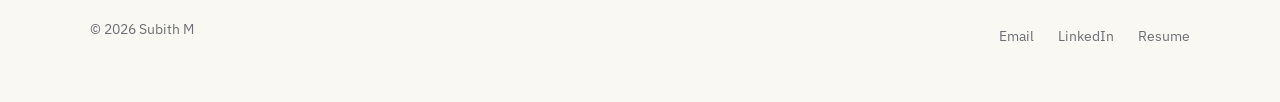
==== commit a4782835: "Publish portfolio v2 with proper image folder structure" ====
--- a/index.html
+++ b/index.html
@@ -4,8 +4,19 @@
 <meta charset="UTF-8">
 <meta name="viewport" content="width=device-width, initial-scale=1.0">
 <title>Subith M — Senior UX / Product Designer</title>
+<meta name="description" content="Senior UX / Product Designer with 6+ years designing complex enterprise, GovTech, FinTech and SaaS products. Selected case studies and resume.">
+<meta property="og:type" content="website">
+<meta property="og:title" content="Subith M — Senior UX / Product Designer">
+<meta property="og:description" content="Senior UX / Product Designer with 6+ years designing complex enterprise, GovTech, FinTech and SaaS products. Selected case studies and resume.">
+<meta property="og:url" content="https://subithprabhakar.github.io/subith-portfolio/">
+<meta property="og:image" content="https://subithprabhakar.github.io/subith-portfolio/images/social-card.jpg">
+<meta name="twitter:card" content="summary_large_image">
 <link rel="stylesheet" href="style.css">
 <script src="theme.js"></script>
+<link rel="icon" href="favicon.svg" type="image/svg+xml">
+<link rel="icon" href="favicon.png" sizes="192x192" type="image/png">
+<link rel="apple-touch-icon" href="apple-touch-icon.png">
+<meta name="theme-color" content="#FAF8F3">
 </head>
 <body>
 
@@ -30,25 +41,25 @@
             <svg class="chevron-icon" viewBox="0 0 24 24" width="18" height="18" fill="none" stroke="currentColor" stroke-width="2.2" stroke-linecap="round" stroke-linejoin="round"><polyline points="6 9 12 15 18 9"></polyline></svg>
           </button>
           <div class="nav-accordion-content">
-            <a href="etrm-powerseraya.html" class="sublink-item">
-              <span class="sublink-title">PowerSeraya ETRM</span>
+            <a href="energy-etrm.html" class="sublink-item">
+              <span class="sublink-title">Energy Utility ETRM</span>
               <span class="sublink-badge">Energy Trading &amp; Risk</span>
             </a>
-            <a href="aic-portal.html" class="sublink-item">
-              <span class="sublink-title">AIC Care Services</span>
+            <a href="healthcare-outreach.html" class="sublink-item">
+              <span class="sublink-title">Senior Care Services</span>
               <span class="sublink-badge">GovTech · Elder Care</span>
             </a>
-            <a href="parliament.html" class="sublink-item">
-              <span class="sublink-title">Singapore Parliament</span>
-              <span class="sublink-badge">GovTech · Digital Hansard</span>
+            <a href="government-operations.html" class="sublink-item">
+              <span class="sublink-title">Government Institution</span>
+              <span class="sublink-badge">GovTech · Operations Governance</span>
             </a>
             <a href="itrack.html" class="sublink-item">
-              <span class="sublink-title">iTrack &amp; AssetIQ</span>
-              <span class="sublink-badge">Fleet Risk Telematics</span>
+              <span class="sublink-title">iTrack</span>
+              <span class="sublink-badge">Enterprise SaaS · SLA Governance</span>
             </a>
             <a href="seaverse.html" class="sublink-item">
               <span class="sublink-title">Seaverse</span>
-              <span class="sublink-badge">Maritime 3D Simulators</span>
+              <span class="sublink-badge">EdTech · Maritime LMS</span>
             </a>
             <a href="sun-mobility.html" class="sublink-item">
               <span class="sublink-title">SUN Mobility</span>
@@ -78,8 +89,6 @@
         </h1>
 
         <div class="hero-role-tag">
-          <span>Senior UX / Product Designer</span>
-          <span class="sep">·</span>
           <span>FinTech &amp; ETRM</span>
           <span class="sep">·</span>
           <span>GovTech</span>
@@ -97,11 +106,16 @@
         <p class="hero-sub" style="color: var(--ink); font-weight: 500;">
           I’m especially drawn to problems where the workflow comes before the screen.
         </p>
+          <div class="hero-cta">
+            <a href="mailto:text2subith@gmail.com" class="cta-primary">Get in touch</a>
+            <a href="Subith_M_Resume.pdf" target="_blank" rel="noopener noreferrer" class="cta-secondary">Download CV</a>
+          </div>
+          <p class="hero-availability"><span class="dot"></span>Open to new roles &middot; Dubai &amp; Abu Dhabi, UAE</p>
       </div>
 
       <div class="hero-visual animate-fade-up delay-2">
         <div class="avatar-wrapper">
-          <img src="images/subith-portrait.jpg" alt="Subith M - Senior UX / Product Designer" class="avatar-img">
+          <img src="images/subith-portrait.webp" alt="Subith M - Senior UX / Product Designer" class="avatar-img">
         </div>
       </div>
     </div>
@@ -116,7 +130,7 @@
     <div class="work-grid">
 
       <!-- Project 1: YTL PowerSeraya ETRM (Dynamic Staggered Trading Layout) -->
-      <a href="etrm-powerseraya.html" class="project-card linked reveal">
+      <a href="energy-etrm.html" class="project-card linked reveal">
         <div class="card-canvas powerseraya-canvas">
           <div class="multi-screen-container">
             <!-- Screen 1: Primary Activity Dashboard (Top Left) -->
@@ -130,7 +144,7 @@
                 <span class="browser-title-mini">ETRM — Activity Dashboard</span>
               </div>
               <div class="browser-content">
-                <img src="images/screen-1.jpeg" alt="YTL PowerSeraya ETRM Activity Dashboard">
+                <img src="images/screen-1.webp" alt="Energy Utility ETRM Activity Dashboard" loading="lazy" decoding="async">
               </div>
             </div>
 
@@ -145,14 +159,14 @@
                 <span class="browser-title-mini" style="color: #1C2B45; font-weight: 500;">FX Settlement · Eligible Trades</span>
               </div>
               <div class="browser-content">
-                <img src="images/screen-4.jpeg" alt="FX Settlement Preparation Modal">
+                <img src="images/screen-4.webp" alt="FX Settlement Preparation Modal" loading="lazy" decoding="async">
               </div>
             </div>
           </div>
         </div>
         <div class="card-meta">
           <div class="card-title-group">
-            <span class="card-title">YTL PowerSeraya</span>
+            <span class="card-title">Energy Utility</span>
             <span class="card-cat">FinTech &amp; Energy Risk</span>
           </div>
           <p class="card-desc">Settlement, hedge accounting, and trade lifecycle management for a national power trading desk.</p>
@@ -164,7 +178,7 @@
       </a>
 
       <!-- Project 2: AIC Senior Engagement & Volunteer Portals (Dual Web + Tablet Multi-Screen) -->
-      <a href="aic-portal.html" class="project-card linked reveal">
+      <a href="healthcare-outreach.html" class="project-card linked reveal">
         <div class="card-canvas" style="background: #F4EFEB;">
           <div class="multi-screen-container">
             <!-- Screen 1: Web Management Dashboard (Back Layer) -->
@@ -175,10 +189,10 @@
                   <span class="browser-dot"></span>
                   <span class="browser-dot"></span>
                 </div>
-                <span class="browser-title-mini">AIC · Volunteer Operations Portal</span>
-              </div>
-              <div class="browser-content">
-                <img src="images/aic-web-dashboard.png" alt="AIC Volunteer Web Operations Dashboard">
+                <span class="browser-title-mini">Healthcare Agency · Volunteer Operations Portal</span>
+              </div>
+              <div class="browser-content">
+                <img src="images/care-web-dashboard.webp" alt="The agency Volunteer Web Operations Dashboard" loading="lazy" decoding="async">
               </div>
             </div>
 
@@ -189,19 +203,18 @@
                 <span>14:24 📶</span>
               </div>
               <div class="browser-content">
-                <img src="images/aic-assessment-questions.png" alt="AIC Senior Engagement Tablet Assessment">
+                <img src="images/care-assessment-questions.webp" alt="Senior Engagement Tablet Assessment" loading="lazy" decoding="async">
               </div>
             </div>
           </div>
         </div>
         <div class="card-meta">
           <div class="card-title-group">
-            <span class="card-title">Agency for Integrated Care</span>
+            <span class="card-title">Healthcare Agency</span>
             <span class="card-cat">GovTech &amp; Healthcare</span>
           </div>
           <p class="card-desc">Dual-system tablet field assessment app and volunteer operations web portal for Singapore's senior outreach network.</p>
           <div class="card-year-arrow">
-            <span class="card-lock-badge"><svg width="10" height="10" viewBox="0 0 24 24" fill="none" stroke="currentColor" stroke-width="2.5"><rect x="3" y="11" width="18" height="11" rx="2" ry="2"></rect><path d="M7 11V7a5 5 0 0 1 10 0v4"></path></svg> Passcode</span>
             <span>2026</span>
             <span class="card-arrow">→</span>
           </div>
@@ -209,7 +222,7 @@
       </a>
 
       <!-- Project 3: Singapore Parliament (Official Travel & Asset Portals - Dual-Portal Layout) -->
-      <a href="parliament.html" class="project-card linked reveal">
+      <a href="government-operations.html" class="project-card linked reveal">
         <div class="card-canvas parliament-canvas">
           <div class="multi-screen-container">
             <!-- Screen 1: Diplomatic Travel Operations (Left Layer) -->
@@ -220,10 +233,10 @@
                   <span class="browser-dot"></span>
                   <span class="browser-dot"></span>
                 </div>
-                <span class="browser-title-mini">Parliament SG · Current Visits</span>
-              </div>
-              <div class="browser-content">
-                <img src="images/parliament-current-visits.png" alt="Singapore Parliament Current Visits Ledger">
+                <span class="browser-title-mini">Gov Institution · Current Visits</span>
+              </div>
+              <div class="browser-content">
+                <img src="images/gov-current-visits.webp" alt="Government Institution Current Visits Ledger" loading="lazy" decoding="async">
               </div>
             </div>
 
@@ -238,19 +251,18 @@
                 <span class="browser-title-mini" style="color: #C0392B; font-weight: 500;">Asset Retirement · All Requests</span>
               </div>
               <div class="browser-content">
-                <img src="images/parliament-asset-requests.png" alt="Parliament Asset Retirement All Requests Screen">
+                <img src="images/gov-asset-requests.webp" alt="The institution Asset Retirement All Requests Screen" loading="lazy" decoding="async">
               </div>
             </div>
           </div>
         </div>
         <div class="card-meta">
           <div class="card-title-group">
-            <span class="card-title">Singapore Parliament</span>
+            <span class="card-title">Government Institution</span>
             <span class="card-cat">GovTech &amp; Statutory Governance</span>
           </div>
           <p class="card-desc">Official diplomatic visits management, protocol gift inventory, and asset lifecycle retirement portals.</p>
           <div class="card-year-arrow">
-            <span class="card-lock-badge"><svg width="10" height="10" viewBox="0 0 24 24" fill="none" stroke="currentColor" stroke-width="2.5"><rect x="3" y="11" width="18" height="11" rx="2" ry="2"></rect><path d="M7 11V7a5 5 0 0 1 10 0v4"></path></svg> Passcode</span>
             <span>2025</span>
             <span class="card-arrow">→</span>
           </div>
@@ -272,7 +284,7 @@
                 <span class="browser-title-mini">Station Live · 5-Rack Dock Matrix</span>
               </div>
               <div class="browser-content">
-                <img src="images/sun-mobility-station-live.png" alt="Sun Mobility Station Live Dock Matrix">
+                <img src="images/sun-mobility-station-live.webp" alt="Sun Mobility Station Live Dock Matrix" loading="lazy" decoding="async">
               </div>
             </div>
 
@@ -287,7 +299,7 @@
                 <span class="browser-title-mini" style="color: #1B5E20; font-weight: 500;">Vehicle Live · 10,080 HEVs</span>
               </div>
               <div class="browser-content">
-                <img src="images/sun-mobility-vehicle-live.png" alt="Sun Mobility Vehicle Live Fleet Map">
+                <img src="images/sun-mobility-vehicle-live.webp" alt="Sun Mobility Vehicle Live Fleet Map" loading="lazy" decoding="async">
               </div>
             </div>
           </div>
@@ -320,7 +332,7 @@
                 <span class="browser-title-mini" style="color: #4A6278;">Seaverse LMS · Course Directory</span>
               </div>
               <div class="browser-content">
-                <img src="images/seaverse-admin-courses.png" alt="Seaverse LMS Course Catalog">
+                <img src="images/seaverse-admin-courses.webp" alt="Seaverse LMS Course Catalog" loading="lazy" decoding="async">
               </div>
             </div>
 
@@ -335,7 +347,7 @@
                 <span class="browser-title-mini" style="color: #233B52; font-weight: 500;">Learning Plans &amp; Rules Engine</span>
               </div>
               <div class="browser-content">
-                <img src="images/seaverse-learning-plan-list.png" alt="Seaverse Learning Plan Configuration Matrix">
+                <img src="images/seaverse-learning-plan-list.webp" alt="Seaverse Learning Plan Configuration Matrix" loading="lazy" decoding="async">
               </div>
             </div>
           </div>
@@ -368,7 +380,7 @@
                 <span class="browser-title-mini" style="color: #4A3E2D;">iTrack · Executive Resolution &amp; SLA Dashboard</span>
               </div>
               <div class="browser-content">
-                <img src="images/itrack-dashboard.png" alt="iTrack Executive Resolution &amp; SLA Dashboard">
+                <img src="images/itrack-dashboard.webp" alt="iTrack Executive Resolution &amp; SLA Dashboard" loading="lazy" decoding="async">
               </div>
             </div>
 
@@ -383,7 +395,7 @@
                 <span class="browser-title-mini" style="color: #6E5424; font-weight: 500;">Create Ticket · Similar Cases &amp; RCA</span>
               </div>
               <div class="browser-content">
-                <img src="images/itrack-modal-create.png" alt="iTrack AI-Assisted Issue Ingestion and Similar Cases Modal">
+                <img src="images/itrack-modal-create.webp" alt="iTrack AI-Assisted Issue Ingestion and Similar Cases Modal" loading="lazy" decoding="async">
               </div>
             </div>
           </div>
@@ -426,7 +438,7 @@
           <div class="about-pillar-card">
             <span class="pillar-num">02 / GOVTECH &amp; CIVIC</span>
             <div class="pillar-title">Singapore Government</div>
-            <p class="pillar-desc">Civic healthcare field outreach and official parliamentary delegation systems.</p>
+            <p class="pillar-desc">Civic healthcare field outreach and official institutional delegation systems.</p>
           </div>
 
           <div class="about-pillar-card">
@@ -486,7 +498,7 @@
       <div>© 2026 Subith M</div>
       <div style="display:flex;gap:24px;">
         <a href="mailto:text2subith@gmail.com">Email</a>
-        <a href="https://www.linkedin.com/in/subith-prabhakar-20b82a1b3" target="_blank" rel="noopener noreferrer">LinkedIn</a>
+        <a href="https://www.linkedin.com/in/subith-m-20b82a1b3" target="_blank" rel="noopener noreferrer">LinkedIn</a>
         <a href="Subith_M_Resume.pdf" target="_blank" rel="noopener noreferrer">Resume</a>
       </div>
     </div>
@@ -495,20 +507,9 @@
 
 <script src="cursor.js"></script>
 <script>
-  // Reset protected project locks whenever visitor returns to homepage
-  try {
-    sessionStorage.removeItem('portfolio_session_unlocked_aic');
-    sessionStorage.removeItem('portfolio_session_unlocked_parliament');
-    localStorage.removeItem('portfolio_auth_aic');
-    localStorage.removeItem('portfolio_auth_parliament');
-    localStorage.removeItem('portfolio_auth_global');
-    localStorage.removeItem('portfolio_auth_000026');
-  } catch(e) {}
-
   // Subtle scroll-driven reveal animation
   document.addEventListener('DOMContentLoaded', () => {
     const reveals = document.querySelectorAll('.reveal');
-    
     if ('IntersectionObserver' in window) {
       const observer = new IntersectionObserver((entries) => {
         entries.forEach((entry) => {
@@ -517,11 +518,7 @@
             observer.unobserve(entry.target);
           }
         });
-      }, {
-        threshold: 0.1,
-        rootMargin: '0px 0px -40px 0px'
-      });
-
+      }, { threshold: 0.1, rootMargin: '0px 0px -40px 0px' });
       reveals.forEach((el) => observer.observe(el));
     } else {
       reveals.forEach((el) => el.classList.add('is-visible'));
--- a/style.css
+++ b/style.css
@@ -3543,298 +3543,17 @@
   }
 }
 
-/* ==========================================================================
-   Client-Side Password Protection Gate & Lock Badges
-   ========================================================================== */
-
-html.is-locked,
-body.is-locked {
-  overflow-y: auto !important;
-  overflow-x: hidden !important;
-}
-
-html.is-locked .wrap,
-body.is-locked .wrap {
-  filter: blur(12px) saturate(1.15) !important;
-  -webkit-filter: blur(12px) saturate(1.15) !important;
-  opacity: 0.75 !important;
-  user-select: none !important;
-  transition: filter 0.5s cubic-bezier(0.16, 1, 0.3, 1), opacity 0.5s ease;
-}
-
-/* Ensure all case study sections & images are visible under blur */
-html.is-locked .reveal,
-body.is-locked .reveal {
-  opacity: 1 !important;
-  transform: none !important;
-}
-
-body:not(.is-locked) .wrap {
-  filter: blur(0px);
-  -webkit-filter: blur(0px);
-  opacity: 1;
-  transition: filter 0.5s cubic-bezier(0.16, 1, 0.3, 1), opacity 0.5s ease;
-}
-
-body.is-locked #progress-bar {
-  opacity: 0;
-}
-
-.password-gate-overlay {
-  position: fixed;
-  inset: 0;
-  z-index: 100000;
-  display: flex;
-  align-items: center;
-  justify-content: center;
-  background: rgba(250, 248, 243, 0.45);
-  backdrop-filter: blur(5px);
-  -webkit-backdrop-filter: blur(5px);
-  padding: 24px;
-  pointer-events: auto;
-  animation: fadeIn 0.3s ease;
-}
-
-[data-theme="dark"] .password-gate-overlay {
-  background: rgba(14, 17, 23, 0.50);
-}
-
-.password-gate-overlay.unlock-success {
-  opacity: 0;
-  transform: scale(0.98);
-  transition: opacity 0.35s ease, transform 0.35s ease;
-  pointer-events: none;
-}
-
-.password-gate-card {
-  pointer-events: auto;
-  max-width: 460px;
-  width: 100%;
-  background: var(--card-bg);
-  border: 1px solid var(--card-border);
-  border-radius: 14px;
-  padding: 40px 32px;
-  box-shadow: 0 25px 60px rgba(0, 0, 0, 0.22);
-  text-align: center;
-  position: relative;
-}
-
-[data-theme="dark"] .password-gate-card {
-  box-shadow: 0 25px 60px rgba(0, 0, 0, 0.4);
-}
-
-.password-gate-icon {
-  display: inline-flex;
-  align-items: center;
-  justify-content: center;
-  width: 60px;
-  height: 60px;
-  border-radius: 50%;
-  background: var(--navy-tint);
-  color: var(--navy);
-  margin-bottom: 20px;
-  border: 1px solid var(--line);
-}
-
-[data-theme="dark"] .password-gate-icon {
-  color: var(--teal-accent);
-}
-
-.password-gate-eyebrow {
-  font-family: 'IBM Plex Mono', monospace;
-  font-size: 11px;
-  font-weight: 600;
-  letter-spacing: 0.12em;
-  color: var(--brass);
-  margin-bottom: 10px;
-}
-
-.password-gate-title {
-  font-family: 'Fraunces', serif;
-  font-size: 26px;
-  font-weight: 600;
-  line-height: 1.25;
-  margin: 0 0 12px;
-  color: var(--ink);
-}
-
-.password-gate-desc {
-  font-size: 14px;
-  line-height: 1.6;
-  color: var(--muted);
-  margin: 0 auto 26px;
-}
-
-.password-gate-form {
-  display: flex;
-  flex-direction: column;
-  gap: 14px;
-}
-
-.password-input-wrap {
-  position: relative;
-  width: 100%;
-}
-
-.password-gate-input {
-  width: 100%;
-  padding: 13px 44px 13px 16px;
-  font-family: 'IBM Plex Mono', monospace;
-  font-size: 16px;
-  letter-spacing: 2px;
-  border: 1.5px solid var(--line);
-  border-radius: var(--radius-md);
-  background: var(--paper);
-  color: var(--ink);
-  transition: border-color 0.2s, box-shadow 0.2s;
-}
-
-.password-gate-input:focus {
-  outline: none;
-  border-color: var(--navy);
-  box-shadow: 0 0 0 3px var(--navy-tint);
-}
-
-.password-gate-input.shake {
-  animation: shakeInput 0.4s ease-in-out;
-  border-color: var(--crimson) !important;
-}
-
-@keyframes shakeInput {
-  0%, 100% { transform: translateX(0); }
-  20%, 60% { transform: translateX(-8px); }
-  40%, 80% { transform: translateX(8px); }
-}
-
-.toggle-pwd-btn {
-  position: absolute;
-  right: 12px;
-  top: 50%;
-  transform: translateY(-50%);
-  background: none;
-  border: none;
-  cursor: pointer;
-  color: var(--muted);
-  padding: 6px;
-  display: flex;
-  align-items: center;
-  justify-content: center;
-}
-
-.toggle-pwd-btn:hover {
-  color: var(--ink);
-}
-
-.password-gate-error {
-  font-family: 'IBM Plex Mono', monospace;
-  font-size: 12px;
-  color: var(--crimson);
-  background: var(--crimson-tint);
-  padding: 8px 12px;
-  border-radius: var(--radius-sm);
-  border: 1px solid rgba(192, 57, 43, 0.2);
-}
-
-.password-gate-submit {
-  display: inline-flex;
-  align-items: center;
-  justify-content: center;
-  gap: 8px;
-  width: 100%;
-  padding: 13px 24px;
-  font-family: 'IBM Plex Sans', sans-serif;
-  font-size: 14px;
-  font-weight: 600;
-  background: var(--navy);
-  color: #FAF8F3;
-  border: none;
-  border-radius: var(--radius-md);
-  cursor: pointer;
-  transition: background 0.2s, transform 0.15s;
-}
-
-[data-theme="dark"] .password-gate-submit {
-  background: #235952;
-}
-
-.password-gate-submit:hover {
-  opacity: 0.92;
-  transform: translateY(-1px);
-}
-
-.password-gate-footer {
-  margin-top: 22px;
-  padding-top: 16px;
-  border-top: 1px solid var(--line);
-}
-
-.gate-back-link {
-  font-family: 'IBM Plex Mono', monospace;
-  font-size: 13px;
-  color: var(--muted);
-  text-decoration: none;
-  transition: color 0.2s;
-}
-
-.gate-back-link:hover {
-  color: var(--ink);
-}
-
-/* Card Lock Badge on Index Page */
-.card-lock-badge {
-  display: inline-flex;
-  align-items: center;
-  gap: 4px;
-  font-family: 'IBM Plex Mono', monospace;
-  font-size: 11px;
-  font-weight: 600;
-  padding: 3px 8px;
-  border-radius: 12px;
-  background: rgba(138, 106, 47, 0.12);
-  color: var(--brass);
-  border: 1px solid rgba(138, 106, 47, 0.25);
-}
-
-[data-theme="dark"] .card-lock-badge {
-  background: rgba(229, 184, 105, 0.12);
-  color: var(--brass);
-  border-color: rgba(229, 184, 105, 0.25);
-}
-
-/* Nav Lock Button for Re-locking Protected Projects */
-.nav-lock-toggle {
-  display: inline-flex;
-  align-items: center;
-  gap: 5px;
-  background: var(--navy-tint);
-  color: var(--navy);
-  border: 1px solid var(--line);
-  padding: 4px 10px;
-  border-radius: 12px;
-  font-family: 'IBM Plex Mono', monospace;
-  font-size: 11px;
-  font-weight: 500;
-  cursor: pointer;
-  transition: all 0.2s ease;
-}
-
-.nav-lock-toggle:hover {
-  background: var(--crimson-tint);
-  color: var(--crimson);
-  border-color: rgba(192, 57, 43, 0.3);
-}
-
-[data-theme="dark"] .nav-lock-toggle {
-  background: rgba(255, 255, 255, 0.06);
-  color: #D4DEED;
-  border-color: rgba(255, 255, 255, 0.1);
-}
-
-[data-theme="dark"] .nav-lock-toggle:hover {
-  background: rgba(250, 82, 82, 0.15);
-  color: #FA5252;
-  border-color: rgba(250, 82, 82, 0.3);
-}
-
-
-
+
+
+/* ===== Quality pass: hero CTA, touch targets, mobile hero order ===== */
+.hero-cta{display:flex;flex-wrap:wrap;gap:12px;margin-top:28px}
+.hero-cta .cta-primary,.hero-cta .cta-secondary{display:inline-flex;align-items:center;font-family:'IBM Plex Sans',sans-serif;font-size:14px;font-weight:500;padding:12px 20px;min-height:44px;border-radius:var(--radius-md,6px);text-decoration:none;transition:transform .2s ease,opacity .2s ease}
+.hero-cta .cta-primary{background:var(--ink);color:var(--paper)!important;border:1px solid var(--ink)}
+.hero-cta .cta-secondary{background:transparent;color:var(--ink)!important;border:1px solid var(--ink)}
+.hero-cta a:hover{transform:translateY(-2px);opacity:.88}
+.hero-availability{display:flex;align-items:center;gap:8px;margin-top:18px;font-size:13px;color:var(--muted)}
+.hero-availability .dot{width:8px;height:8px;border-radius:50%;background:#2e9d6b;box-shadow:0 0 0 3px rgba(46,157,107,.18)}
+.ytl-card-zoom-btn{min-width:36px;min-height:36px}
+.theme-toggle-btn{min-width:40px;min-height:40px}
+.desktop-work-link,.nav-link-item,.back-link,.cs-nav-bottom a,footer .row a{display:inline-flex;align-items:center;min-height:36px}
+@media (max-width:960px){.hero-content{order:1}.hero-visual{order:2}}
